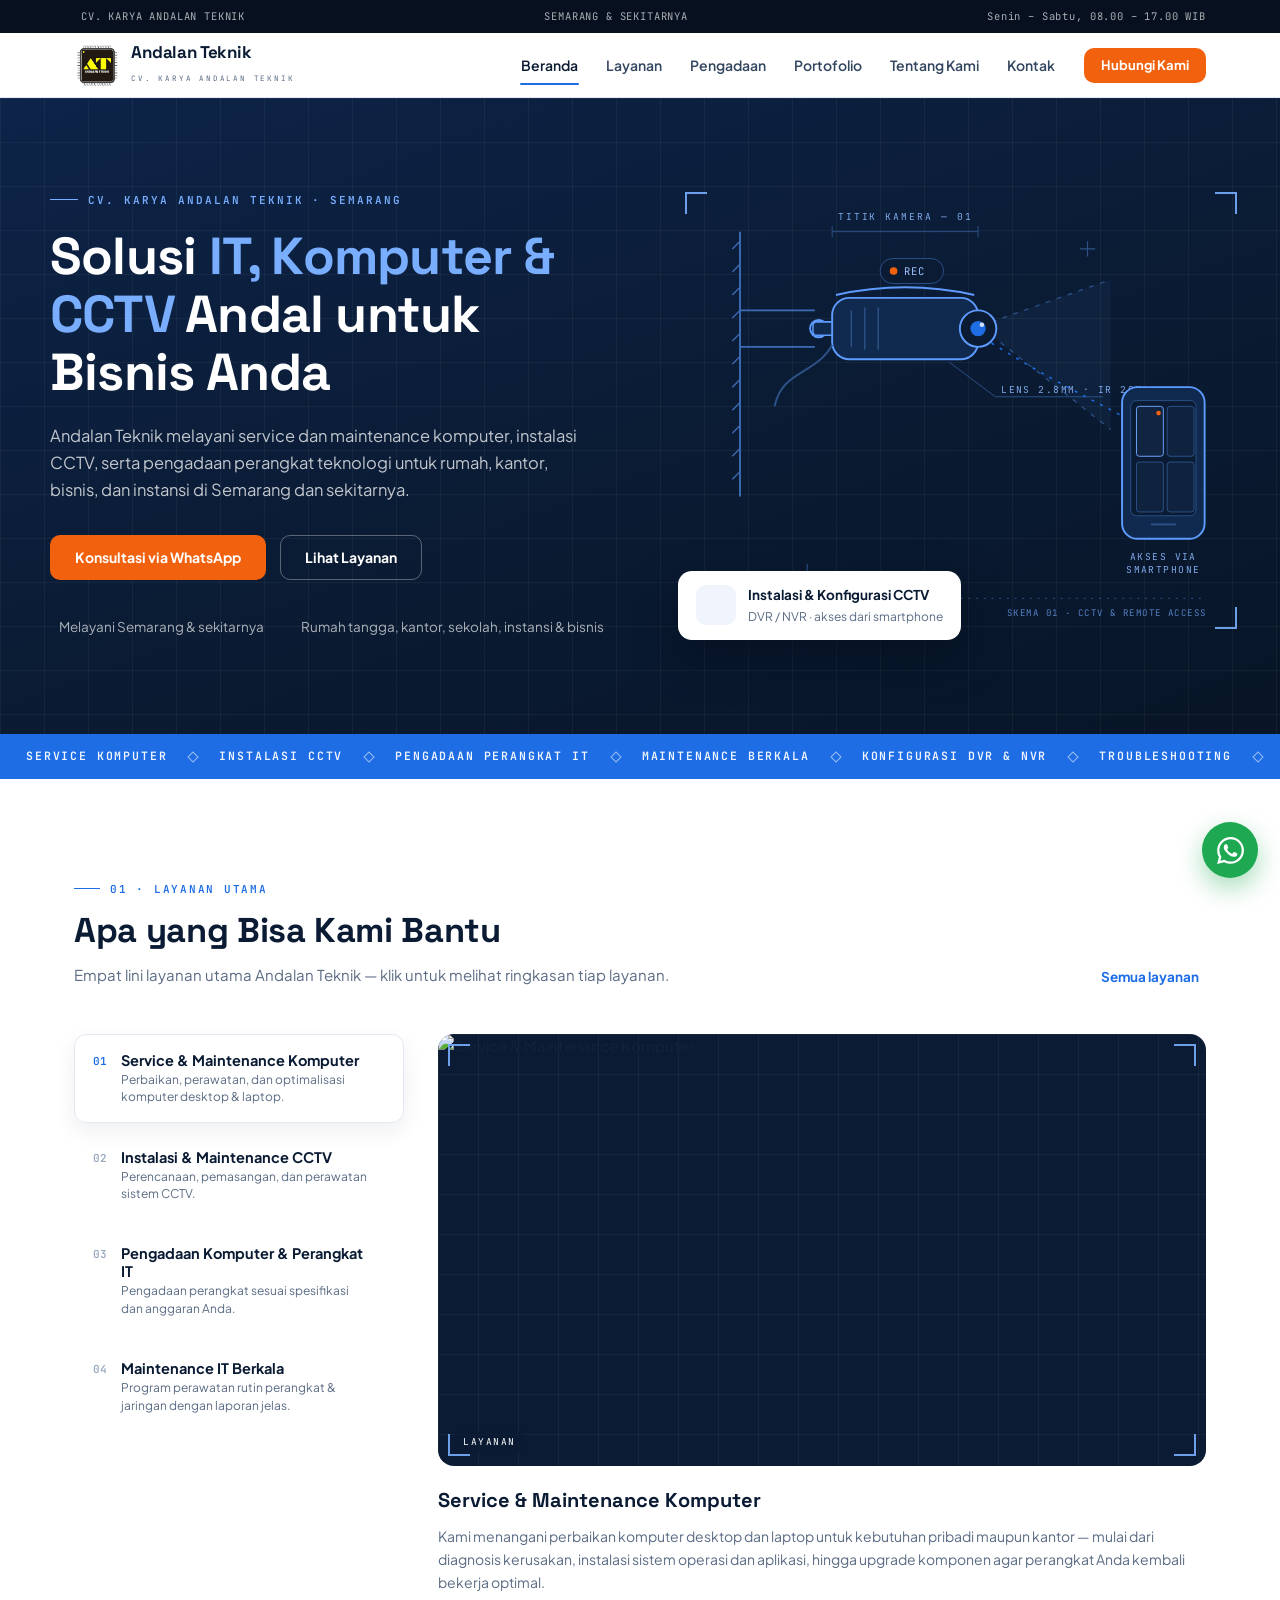
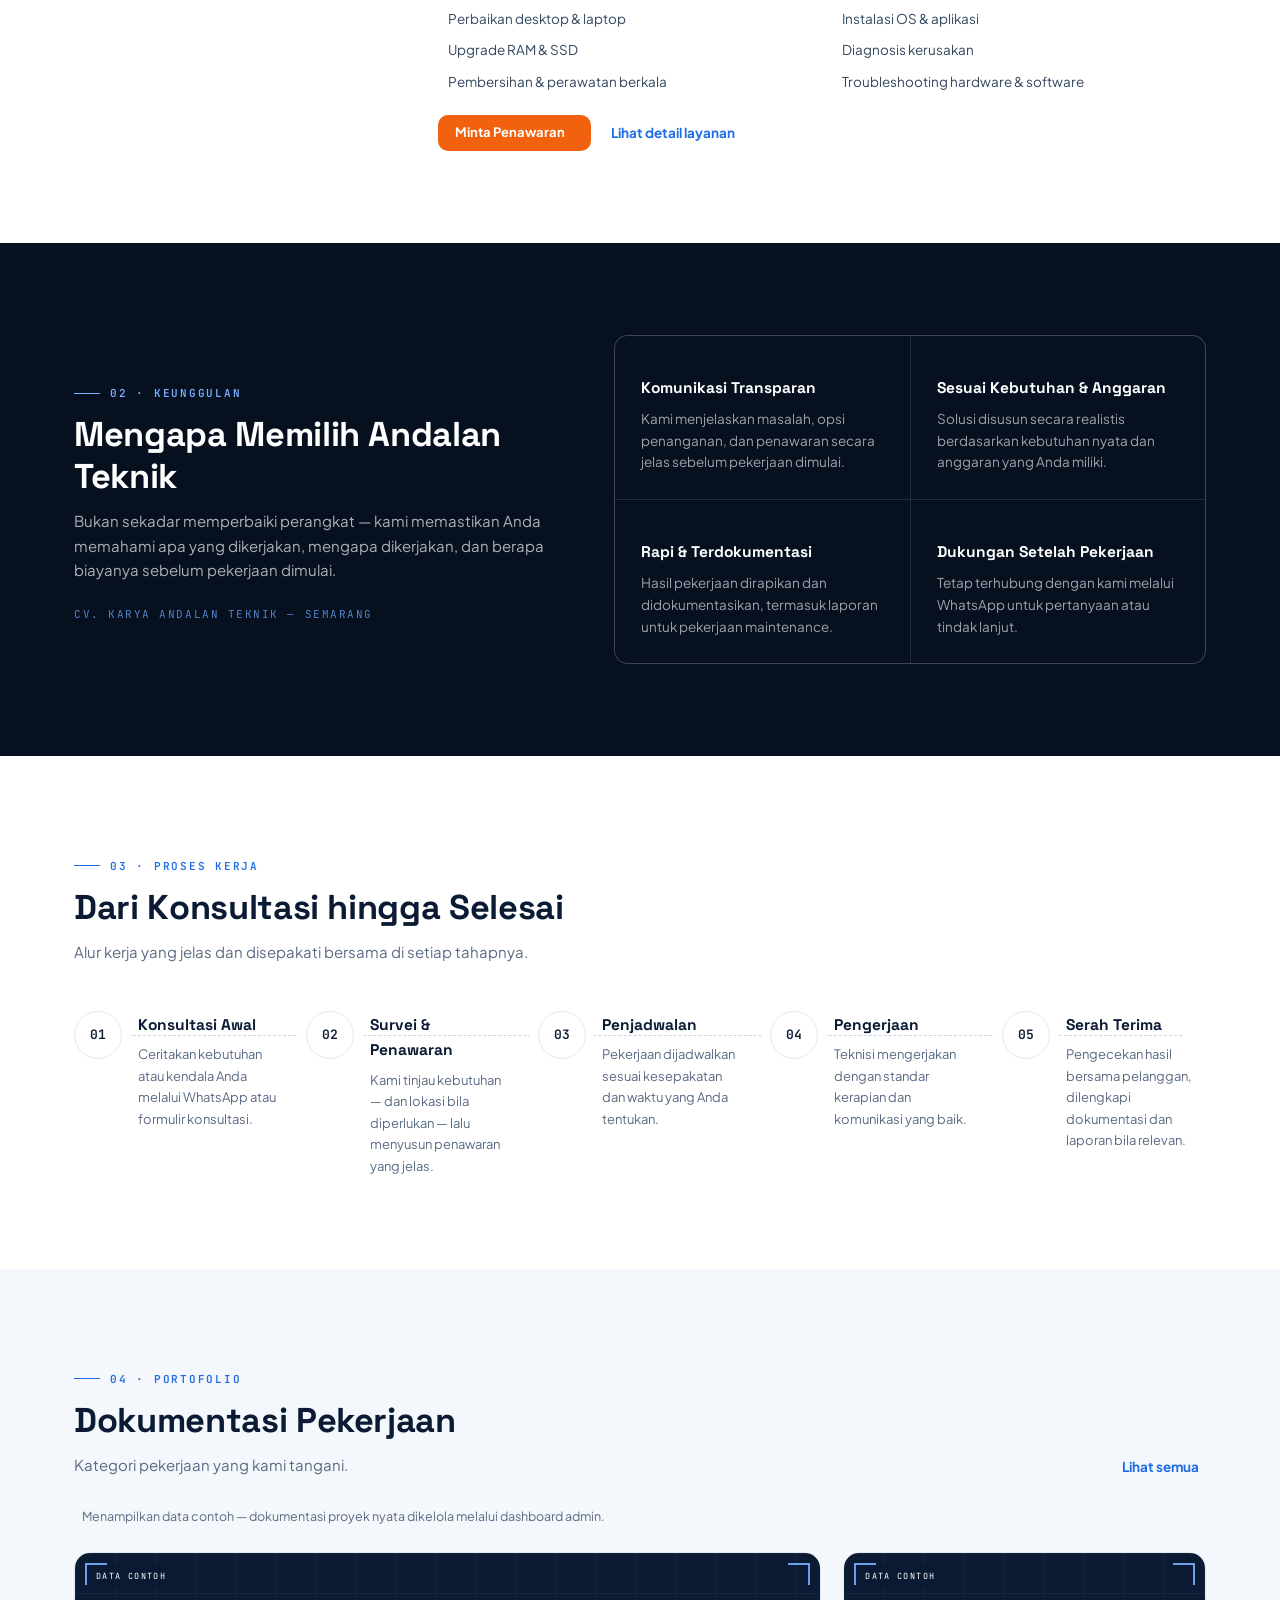
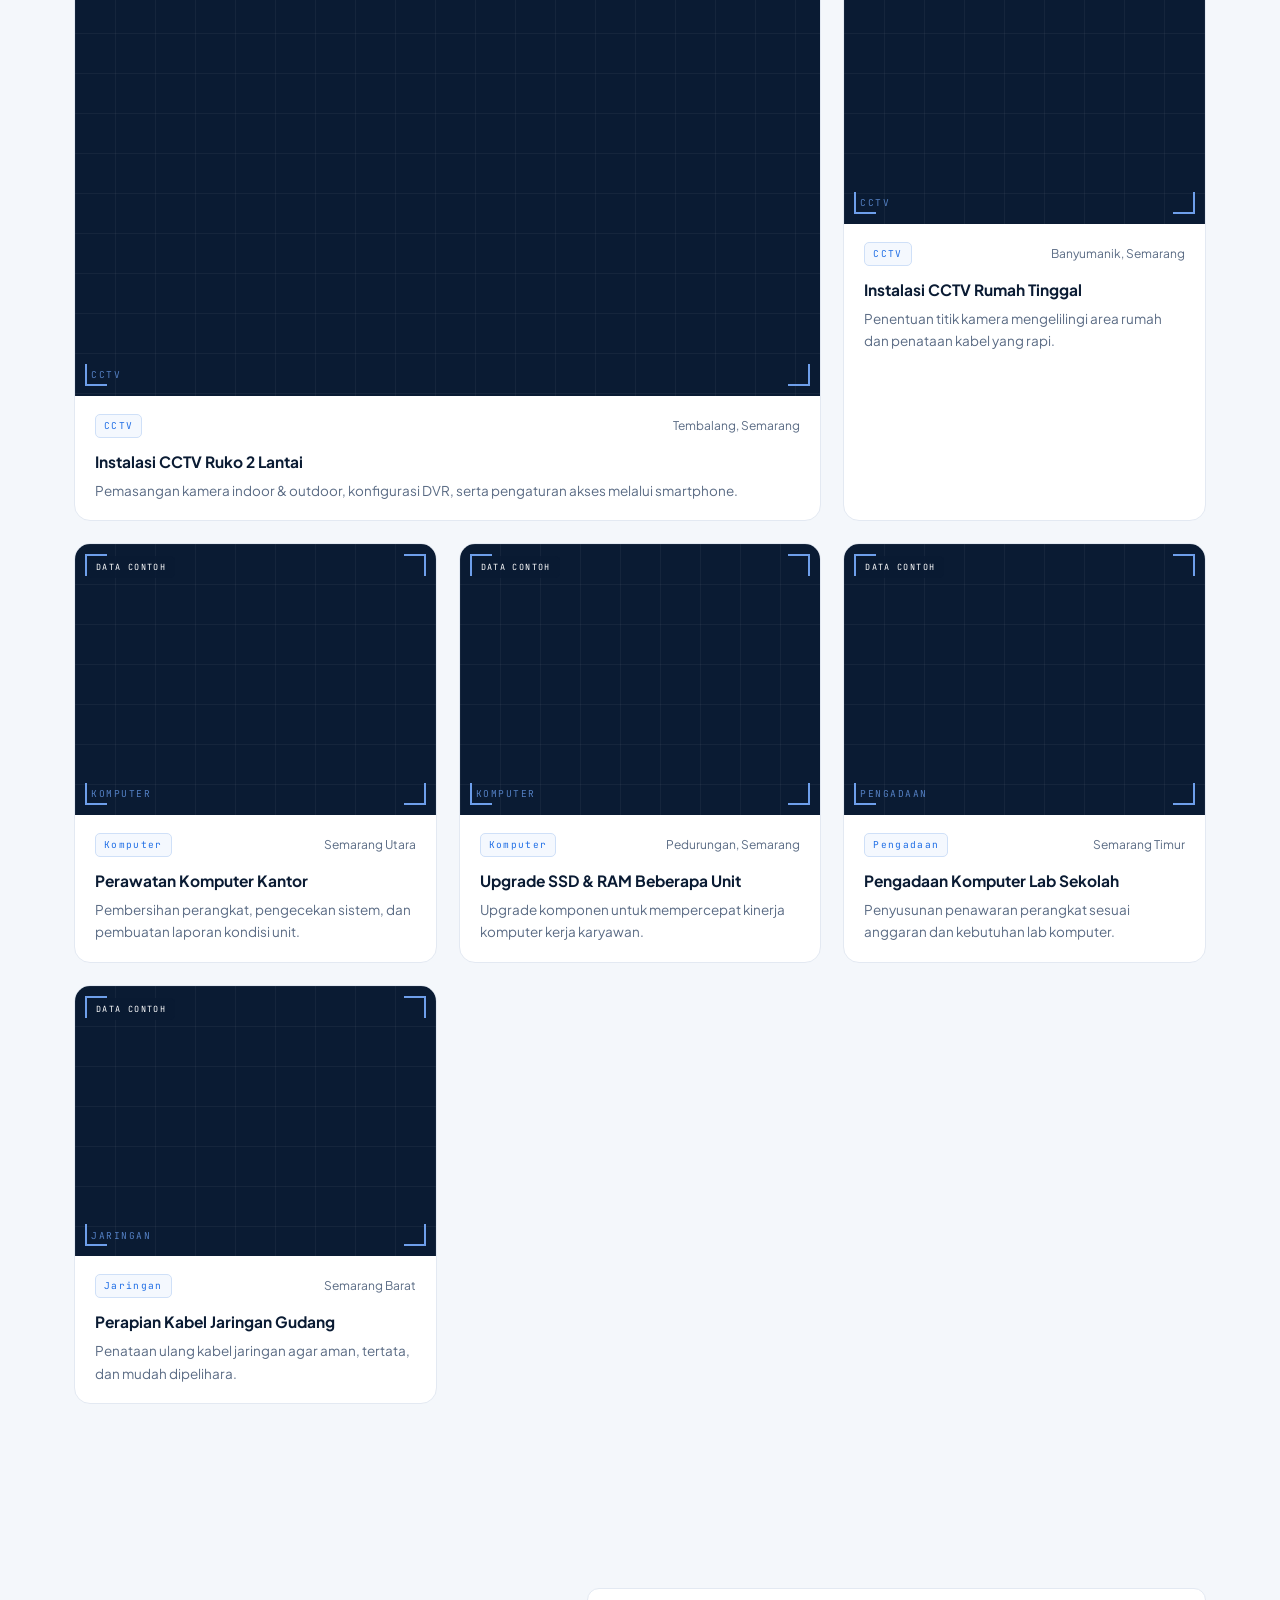
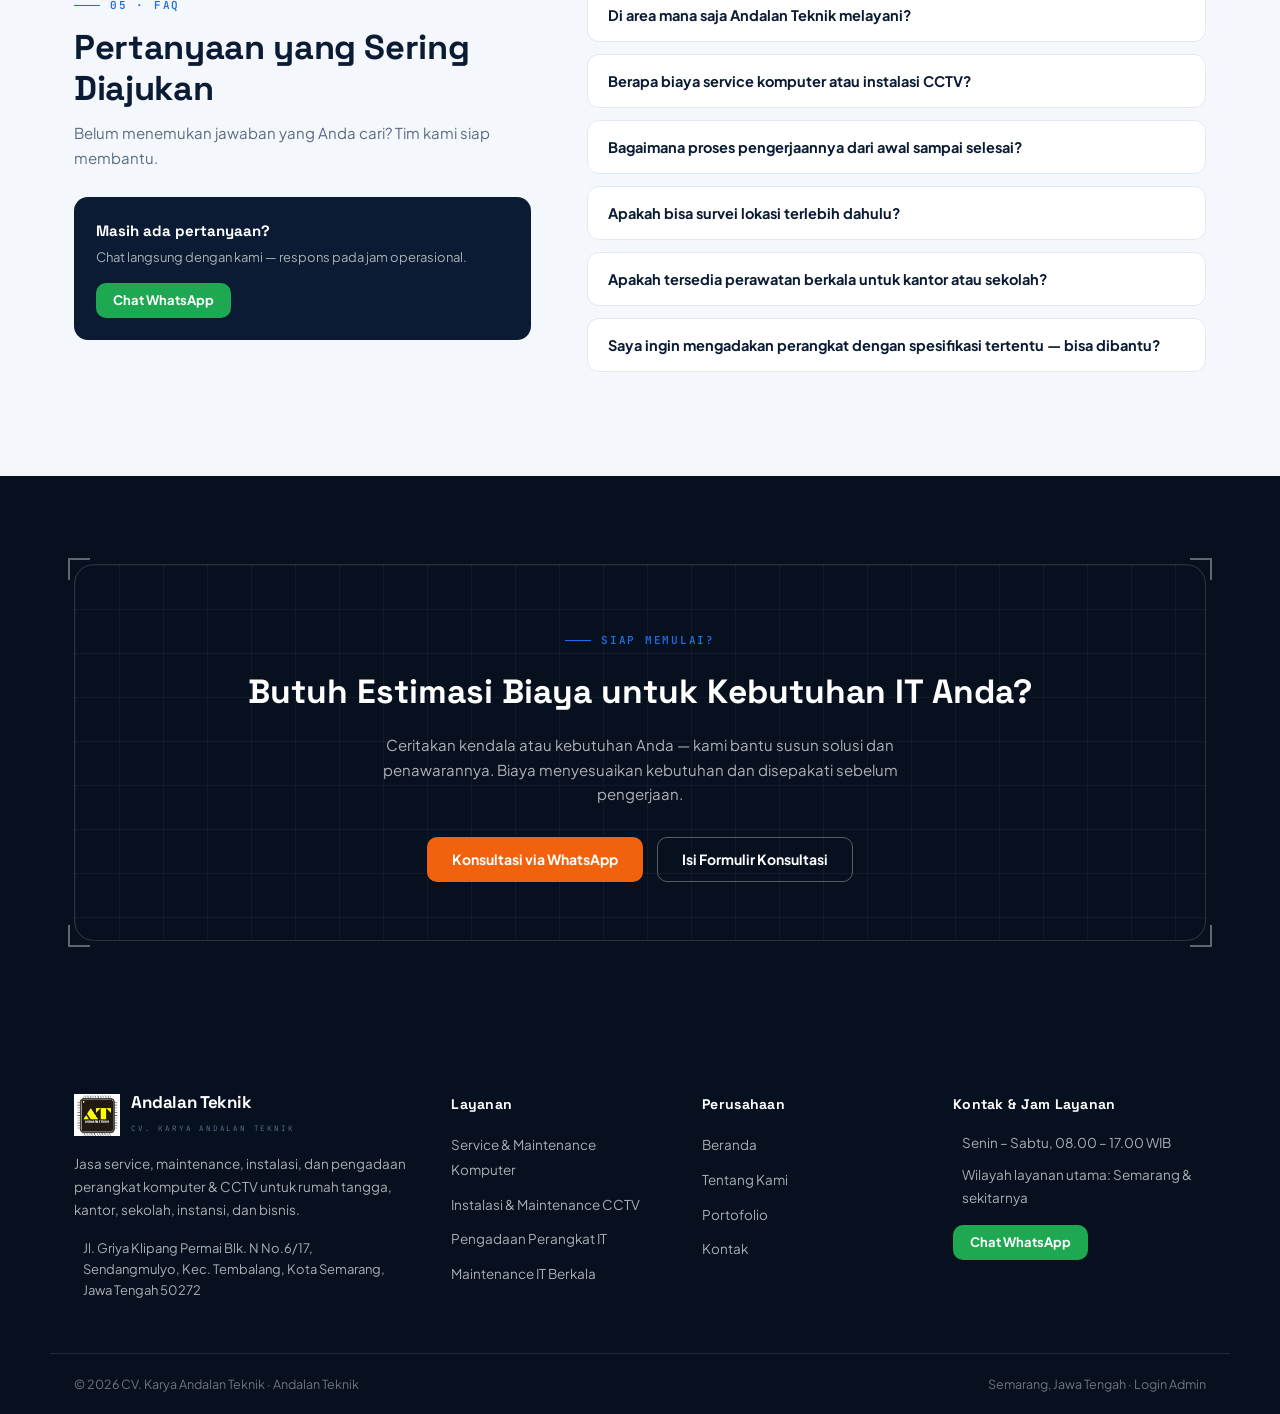
==== index.html @ 97e6621d "Add files via upload" ====
<!DOCTYPE html>
<html lang="id">
<head>
<meta charset="UTF-8">
<meta name="viewport" content="width=device-width, initial-scale=1.0">
<title>Andalan Teknik · Jasa IT, Komputer & CCTV Semarang</title>
<meta name="description" content="Andalan Teknik (CV. Karya Andalan Teknik) — jasa service & maintenance komputer, instalasi CCTV, dan pengadaan perangkat IT untuk Semarang dan sekitarnya.">
<meta name="theme-color" content="#0A1B33">
<meta property="og:type" content="website">
<meta property="og:title" content="Andalan Teknik · Jasa IT, Komputer & CCTV Semarang">
<meta property="og:description" content="Service komputer, instalasi CCTV, dan pengadaan perangkat IT di Semarang dan sekitarnya.">
<meta property="og:image" content="assets/img/og-image.png"><!-- setelah punya domain, ganti menjadi URL lengkap https://domain-anda/assets/img/og-image.png -->
<link rel="icon" href="favicon.ico" sizes="any">
<link rel="icon" type="image/png" sizes="192x192" href="assets/img/favicon-192.png">
<link rel="apple-touch-icon" href="assets/img/apple-touch-icon.png">
<link rel="preconnect" href="https://fonts.googleapis.com">
<link rel="preconnect" href="https://fonts.gstatic.com" crossorigin>
<link href="https://fonts.googleapis.com/css2?family=Space+Grotesk:wght@500;600;700&family=Plus+Jakarta+Sans:wght@400;500;600;700;800&family=JetBrains+Mono:wght@400;500;600&display=swap" rel="stylesheet">
<link rel="stylesheet" href="assets/css/base.css">
<link rel="stylesheet" href="assets/css/layout.css">
<link rel="stylesheet" href="assets/css/home.css">
<link rel="stylesheet" href="assets/css/pages.css">
<link rel="stylesheet" href="assets/css/admin.css">
<link rel="stylesheet" href="assets/css/responsive.css">
<script type="application/ld+json">{"@context":"https://schema.org","@type":"LocalBusiness","name":"Andalan Teknik","legalName":"CV. Karya Andalan Teknik","description":"Jasa service komputer, instalasi CCTV, dan pengadaan perangkat IT.","address":{"@type":"PostalAddress","streetAddress":"Jl. Griya Klipang Permai Blk. N No.6/17, Sendangmulyo, Kec. Tembalang","addressLocality":"Semarang","addressRegion":"Jawa Tengah","postalCode":"50272","addressCountry":"ID"},"areaServed":"Semarang"}</script>
<script src="https://unpkg.com/lucide@latest/dist/umd/lucide.min.js"></script>
</head>
<body>
<!-- Toast & Modal root -->
<div id="toast-wrap" aria-live="polite"></div>
<div id="modal-root"></div>

<!-- ================= HEADER ================= -->
<header id="site-header">
  <div class="topbar">
    <div class="topbar-in">
      <span class="tb-item"><i data-lucide="building-2"></i> CV. KARYA ANDALAN TEKNIK</span>
      <span class="tb-item tb-hide-m"><i data-lucide="map-pin"></i> SEMARANG &amp; SEKITARNYA</span>
      <span class="tb-item"><i data-lucide="clock"></i> <span id="tb-hours"></span></span>
    </div>
  </div>
  <div class="navbar" id="navbar">
    <div class="container nav-in">
      <a class="brand" href="#/" aria-label="Andalan Teknik — Beranda">
        <img class="brand-mark" src="assets/img/logo.png" alt="Logo Andalan Teknik" width="46" height="42">
        <span class="brand-txt"><b>Andalan Teknik</b><small>CV. KARYA ANDALAN TEKNIK</small></span>
      </a>
      <nav id="nav">
        <a href="#/" data-route="home">Beranda</a>
        <a href="#/layanan" data-route="layanan">Layanan</a>
        <a href="#/pengadaan" data-route="pengadaan">Pengadaan</a>
        <a href="#/portofolio" data-route="portofolio">Portofolio</a>
        <a href="#/tentang" data-route="tentang">Tentang Kami</a>
        <a href="#/kontak" data-route="kontak">Kontak</a>
        <a class="btn btn-orange btn-sm m-only" href="#/kontak">Hubungi Kami</a>
      </nav>
      <div class="nav-cta"><a class="btn btn-orange btn-sm" href="#/kontak">Hubungi Kami</a></div>
      <button class="burger" id="burger" aria-label="Buka menu"><i data-lucide="menu"></i></button>
    </div>
  </div>
</header>

<main id="app"></main>

<!-- ================= FOOTER (dirender via JS) ================= -->
<footer id="site-footer"></footer>

<!-- Tombol WhatsApp mengambang -->
<a id="wa-float" class="wa-float" target="_blank" rel="noopener" aria-label="Konsultasi via WhatsApp">
  <svg viewBox="0 0 24 24" width="27" height="27" fill="currentColor" aria-hidden="true"><path d="M17.472 14.382c-.297-.149-1.758-.867-2.03-.967-.273-.099-.471-.148-.67.15-.197.297-.767.966-.94 1.164-.173.199-.347.223-.644.075-.297-.15-1.255-.463-2.39-1.475-.883-.788-1.48-1.761-1.653-2.059-.173-.297-.018-.458.13-.606.134-.133.298-.347.446-.52.149-.174.198-.298.298-.497.099-.198.05-.371-.025-.52-.075-.149-.669-1.612-.916-2.207-.242-.579-.487-.5-.669-.51-.173-.008-.371-.01-.57-.01-.198 0-.52.074-.792.372-.272.297-1.04 1.016-1.04 2.479 0 1.462 1.065 2.875 1.213 3.074.149.198 2.096 3.2 5.077 4.487.709.306 1.262.489 1.694.625.712.227 1.36.195 1.871.118.571-.085 1.758-.719 2.006-1.413.248-.694.248-1.289.173-1.413-.074-.124-.272-.198-.57-.347m-5.421 7.403h-.004a9.87 9.87 0 01-5.031-1.378l-.361-.214-3.741.982.998-3.648-.235-.374a9.86 9.86 0 01-1.51-5.26c.001-5.45 4.436-9.884 9.888-9.884 2.64 0 5.122 1.03 6.988 2.898a9.825 9.825 0 012.893 6.994c-.003 5.45-4.437 9.884-9.885 9.884m8.413-18.297A11.815 11.815 0 0012.05 0C5.495 0 .16 5.335.157 11.892c0 2.096.547 4.142 1.588 5.945L.057 24l6.305-1.654a11.882 11.882 0 005.683 1.448h.005c6.554 0 11.89-5.335 11.893-11.893a11.821 11.821 0 00-3.48-8.413Z"/></svg>
  <span class="wa-float-tip">Konsultasi via WhatsApp</span>
</a>

<script src="assets/js/config.js" defer></script>
<script src="assets/js/data.js" defer></script>
<script src="assets/js/utils.js" defer></script>
<script src="assets/js/backend.js" defer></script>
<script src="assets/js/ui.js" defer></script>
<script src="assets/js/content.js" defer></script>
<script src="assets/js/components.js" defer></script>
<script src="assets/js/pages/home.js" defer></script>
<script src="assets/js/pages/layanan.js" defer></script>
<script src="assets/js/pages/pengadaan.js" defer></script>
<script src="assets/js/pages/portofolio.js" defer></script>
<script src="assets/js/pages/tentang.js" defer></script>
<script src="assets/js/pages/kontak.js" defer></script>
<script src="assets/js/admin.js" defer></script>
<script src="assets/js/router.js" defer></script>
<script src="assets/js/main.js" defer></script>
</body>
</html>
---- assets/css/base.css ----
/* ============ TOKENS & BASE ============ */
:root{
  --navy-950:#06101F; --navy-900:#0A1B33; --navy-800:#10294E;
  --blue:#1E6DE5; --blue-dark:#1558BF; --blue-300:#79AEFF;
  --blue-50:#F0F5FD; --blue-100:#E4EEFC;
  --orange:#F2620E; --orange-dark:#D5510A;
  --wa:#1DA851; --wa-dark:#178A43;
  --ink:#13233B; --ink-soft:#33465F; --muted:#5A6B84;
  --line:#E3E9F2; --bg-soft:#F4F7FB;
  --font-body:'Plus Jakarta Sans',sans-serif;
  --font-display:'Space Grotesk',sans-serif;
  --font-mono:'JetBrains Mono',monospace;
  --shadow:0 14px 34px rgba(10,27,51,.09);
  --grid:linear-gradient(rgba(255,255,255,.045) 1px,transparent 1px),linear-gradient(90deg,rgba(255,255,255,.045) 1px,transparent 1px);
}
*{margin:0;padding:0;box-sizing:border-box}
html{scroll-behavior:smooth}
body{font-family:var(--font-body);font-size:15px;line-height:1.65;color:var(--ink);background:#fff;-webkit-font-smoothing:antialiased}
img{display:block;max-width:100%}
a{text-decoration:none;color:inherit}
button{font-family:inherit;cursor:pointer;background:none;border:none;color:inherit}
::selection{background:var(--blue);color:#fff}
:focus-visible{outline:2px solid var(--blue);outline-offset:2px}
.container{max-width:1180px;margin:0 auto;padding:0 24px}
.section{padding:92px 0}
.section-soft{background:var(--bg-soft)}
.on-navy{background:var(--navy-950);color:#fff}
.muted{color:var(--muted)}

/* ============ TIPOGRAFI SECTION ============ */
.sec-index{font-family:var(--font-mono);font-size:11px;font-weight:600;letter-spacing:.16em;color:var(--blue);text-transform:uppercase;display:inline-flex;align-items:center;gap:10px}
.sec-index::before{content:'';width:26px;height:1px;background:var(--blue)}
.on-navy .sec-index{color:var(--blue-300)}.on-navy .sec-index::before{background:var(--blue-300)}
.sec-title{font-family:var(--font-display);font-size:clamp(1.55rem,3vw,2.15rem);font-weight:700;letter-spacing:-.01em;line-height:1.2;color:var(--navy-900);margin-top:12px}
.on-navy .sec-title{color:#fff}
.sec-sub{color:var(--muted);margin-top:12px;max-width:600px;font-size:15px}
.on-navy .sec-sub{color:rgba(255,255,255,.68)}
.sec-head{display:flex;justify-content:space-between;align-items:flex-end;gap:32px;margin-bottom:46px}
.sec-link{font-size:13.5px;font-weight:700;color:var(--blue);display:inline-flex;gap:7px;align-items:center;white-space:nowrap}
.sec-link svg{width:15px;height:15px;transition:transform .2s}
.sec-link:hover svg{transform:translateX(3px)}
.check-list{list-style:none;display:grid;gap:10px}
.check-list li{display:flex;gap:10px;font-size:14px;color:var(--ink-soft)}
.check-list svg{width:17px;height:17px;color:var(--blue);flex-shrink:0;margin-top:3px}
.check-list.cols2{grid-template-columns:1fr 1fr;gap:9px 20px}
.check-list.cols2 li{font-size:13.5px}

/* ============ TOMBOL ============ */
.btn{display:inline-flex;align-items:center;justify-content:center;gap:9px;font-weight:700;font-size:14px;padding:13px 24px;border-radius:10px;transition:all .2s;border:1px solid transparent;line-height:1.2}
.btn svg{width:17px;height:17px}
.btn-sm{padding:9px 16px;font-size:13px}
.btn-orange{background:var(--orange);color:#fff}
.btn-orange:hover{background:var(--orange-dark);transform:translateY(-1px);box-shadow:0 8px 20px rgba(242,98,14,.32)}
.btn-ghost{border-color:rgba(255,255,255,.32);color:#fff}
.btn-ghost:hover{background:rgba(255,255,255,.09);border-color:rgba(255,255,255,.55)}
.btn-outline{border-color:var(--line);color:var(--navy-900);background:#fff}
.btn-outline:hover{border-color:var(--blue);color:var(--blue)}
.btn-wa{background:var(--wa);color:#fff}
.btn-wa:hover{background:var(--wa-dark);transform:translateY(-1px)}
.btn-wa-o{border:1px solid #BFE3CD;background:#F0FAF4;color:#157A44}
.btn-wa-o:hover{background:var(--wa);color:#fff;border-color:var(--wa)}
.btn-danger{background:#D92D20;color:#fff}
.btn-danger:hover{background:#B42318}
.btn-block{width:100%}
.link-arrow{font-size:13.5px;font-weight:700;color:var(--blue);display:inline-flex;gap:7px;align-items:center}
.link-arrow svg{width:15px;height:15px}
.link-arrow:hover{text-decoration:underline}

/* ============ CORNER BRACKETS (motif viewfinder) ============ */
.corners{position:relative}
.cnr{position:absolute;width:22px;height:22px;border:0 solid var(--blue-300);opacity:.9;pointer-events:none}
.cnr.tl{top:10px;left:10px;border-top-width:2px;border-left-width:2px}
.cnr.tr{top:10px;right:10px;border-top-width:2px;border-right-width:2px}
.cnr.bl{bottom:10px;left:10px;border-bottom-width:2px;border-left-width:2px}
.cnr.br{bottom:10px;right:10px;border-bottom-width:2px;border-right-width:2px}
.corners.out .cnr.tl{top:-7px;left:-7px}
.corners.out .cnr.tr{top:-7px;right:-7px}
.corners.out .cnr.bl{bottom:-7px;left:-7px}
.corners.out .cnr.br{bottom:-7px;right:-7px}

/* ============ REVEAL ============ */
.reveal{opacity:0;transform:translateY(18px);transition:opacity .6s ease,transform .6s ease}
.reveal.in{opacity:1;transform:none}
---- assets/css/layout.css ----
/* ============ HEADER ============ */
.topbar{background:var(--navy-950);color:rgba(255,255,255,.66);font-family:var(--font-mono);font-size:10.5px;letter-spacing:.08em}
.topbar-in{display:flex;justify-content:space-between;gap:20px;padding:8px 24px;max-width:1180px;margin:0 auto;flex-wrap:wrap}
.tb-item{display:inline-flex;align-items:center;gap:7px}
.tb-item svg{width:12px;height:12px;color:var(--blue-300)}
.navbar{position:sticky;top:0;z-index:60;background:rgba(255,255,255,.92);backdrop-filter:blur(10px);border-bottom:1px solid var(--line);transition:box-shadow .25s}
.navbar.scrolled{box-shadow:0 6px 22px rgba(10,27,51,.08)}
.nav-in{display:flex;align-items:center;gap:28px;height:64px}
.brand{display:flex;align-items:center;gap:11px;color:var(--navy-900);margin-right:auto}
.brand-mark{height:42px;width:auto;flex-shrink:0}
html[data-logo="only"] .brand-txt{display:none}
html[data-logo="only"] .brand-mark{height:48px}
.brand-txt b{font-family:var(--font-display);font-size:17px;font-weight:700;display:block;line-height:1.15;letter-spacing:-.01em}
.brand-txt small{font-family:var(--font-mono);font-size:7.5px;letter-spacing:.24em;color:var(--muted)}
#nav{display:flex;align-items:center;gap:26px}
#nav a{font-size:14px;font-weight:600;color:var(--ink-soft);padding:6px 1px;position:relative;transition:color .2s}
#nav a:hover{color:var(--blue)}
#nav a.active{color:var(--navy-900)}
#nav a.active::after{content:'';position:absolute;left:0;right:0;bottom:-2px;height:2px;border-radius:2px;background:var(--blue)}
.m-only{display:none}
.burger{display:none;width:42px;height:42px;border-radius:9px;border:1px solid var(--line);align-items:center;justify-content:center;color:var(--navy-900)}
.burger svg{width:20px;height:20px}

/* ============ CTA BAND ============ */
.cta-band{background:var(--navy-950);padding:88px 0}
.cta-inner{position:relative;border:1px solid rgba(255,255,255,.14);border-radius:20px;padding:58px 40px;text-align:center;background-image:var(--grid);background-size:44px 44px}
.cta-inner .cnr{border-color:rgba(255,255,255,.4)}
.cta-inner h2{font-family:var(--font-display);font-size:clamp(1.5rem,3vw,2.1rem);color:#fff;margin-top:14px}
.cta-inner p{color:rgba(255,255,255,.68);max-width:540px;margin:14px auto 30px}
.cta-inner .btn-row{display:flex;gap:14px;justify-content:center;flex-wrap:wrap}

/* ============ PAGE HEAD (HALAMAN DALAM) ============ */
.page-head{background:linear-gradient(160deg,#0D2348,#0A1B33 60%,#081527);color:#fff;padding:64px 0 58px;position:relative;overflow:hidden}
.page-head::before{content:'';position:absolute;inset:0;background-image:var(--grid);background-size:44px 44px}
.page-head .container{position:relative}
.crumb{font-family:var(--font-mono);font-size:10.5px;letter-spacing:.16em;color:#8FB4EC;text-transform:uppercase;display:flex;gap:9px;align-items:center;flex-wrap:wrap}
.crumb a:hover{color:#fff}
.crumb svg{width:12px;height:12px}
.page-head h1{font-family:var(--font-display);font-size:clamp(1.8rem,4vw,2.55rem);font-weight:700;letter-spacing:-.015em;margin-top:14px}
.page-head p{color:rgba(255,255,255,.72);margin-top:12px;max-width:640px;font-size:15.5px}

/* ============ FOOTER ============ */
#site-footer{background:var(--navy-950);color:rgba(255,255,255,.66)}
.foot-grid{display:grid;grid-template-columns:1.6fr 1fr 1fr 1.2fr;gap:40px;padding:64px 24px 52px;max-width:1180px;margin:0 auto}
.foot-brand .brand{color:#fff;margin-bottom:16px}
.foot-brand .brand-mark{color:var(--blue-300)}
.foot-brand p{font-size:13.5px;line-height:1.7}
.foot-addr{display:flex;gap:9px;font-size:13px;line-height:1.6;margin-top:16px}
.foot-addr svg{width:15px;height:15px;color:var(--blue-300);flex-shrink:0;margin-top:3px}
.foot-grid h4{font-family:var(--font-display);font-size:14px;color:#fff;margin-bottom:16px;letter-spacing:.02em}
.foot-grid ul{list-style:none;display:flex;flex-direction:column;gap:10px}
.foot-grid ul a{font-size:13.5px;transition:color .2s}
.foot-grid ul a:hover{color:#fff}
.foot-hours{display:flex;gap:9px;font-size:13.5px;align-items:flex-start}
.foot-hours svg{width:15px;height:15px;color:var(--blue-300);flex-shrink:0;margin-top:3px}
.foot-wa{margin-top:16px}
.foot-bottom{border-top:1px solid rgba(255,255,255,.1);padding:20px 24px;max-width:1180px;margin:0 auto;display:flex;justify-content:space-between;gap:14px;flex-wrap:wrap;font-size:12.5px;color:rgba(255,255,255,.42)}
.foot-bottom a:hover{color:#fff}

/* ============ WA FLOAT ============ */
.wa-float{position:fixed;bottom:22px;right:22px;z-index:90;width:56px;height:56px;border-radius:50%;background:var(--wa);color:#fff;display:flex;align-items:center;justify-content:center;box-shadow:0 10px 26px rgba(29,168,81,.4);transition:transform .2s,background .2s}
.wa-float:hover{transform:scale(1.07);background:var(--wa-dark)}
.wa-float-tip{position:absolute;right:66px;top:50%;transform:translateY(-50%);background:var(--navy-950);color:#fff;font-size:12px;font-weight:600;padding:8px 13px;border-radius:8px;white-space:nowrap;opacity:0;pointer-events:none;transition:opacity .2s}
.wa-float:hover .wa-float-tip{opacity:1}

/* ============ TOAST & MODAL ============ */
#toast-wrap{position:fixed;bottom:24px;left:50%;transform:translateX(-50%);z-index:220;display:flex;flex-direction:column;gap:10px;align-items:center;pointer-events:none;width:max-content;max-width:92vw}
.toast{background:var(--navy-950);color:#fff;padding:12px 18px;border-radius:10px;font-size:13.5px;font-weight:600;display:flex;gap:10px;align-items:center;box-shadow:0 12px 30px rgba(6,15,31,.4);border-left:3px solid var(--blue);animation:toastIn .3s ease}
.toast svg{width:16px;height:16px;flex-shrink:0}
.toast.success{border-color:#2BB673}.toast.success svg{color:#2BB673}
.toast.error{border-color:#E5484D}.toast.error svg{color:#E5484D}
.toast.out{animation:toastOut .3s forwards}
@keyframes toastIn{from{opacity:0;transform:translateY(12px)}}
@keyframes toastOut{to{opacity:0;transform:translateY(8px)}}
#modal-root .overlay{position:fixed;inset:0;background:rgba(6,15,31,.58);backdrop-filter:blur(3px);z-index:150;display:flex;align-items:center;justify-content:center;padding:20px;animation:fadeIn .2s}
@keyframes fadeIn{from{opacity:0}}
.modal{background:#fff;border-radius:16px;max-width:600px;width:100%;max-height:88vh;overflow:auto;padding:28px;animation:pop .25s ease}
@keyframes pop{from{opacity:0;transform:translateY(14px) scale(.98)}}
.modal h3{font-family:var(--font-display);font-size:19px;color:var(--navy-900);margin-bottom:18px}
.m-text{font-size:14px;color:var(--muted)}
.m-actions{display:flex;justify-content:flex-end;gap:12px;margin-top:22px}
.check-inline{display:flex;gap:9px;align-items:flex-start;font-size:13px;font-weight:500;color:var(--ink-soft);cursor:pointer}
.check-inline input{width:16px;height:16px;margin-top:2px;accent-color:var(--blue)}
---- assets/css/home.css ----
/* ============ HERO ============ */
.hero{background:linear-gradient(160deg,#0D2348 0%,#0A1B33 55%,#081527 100%);color:#fff;position:relative;overflow:hidden}
.hero::before{content:'';position:absolute;inset:0;background-image:var(--grid);background-size:44px 44px;pointer-events:none}
.hero-in{position:relative;display:grid;grid-template-columns:1.04fr .96fr;gap:60px;align-items:center;padding:84px 0 96px}
.hero-kicker{font-family:var(--font-mono);font-size:11px;font-weight:600;letter-spacing:.18em;color:var(--blue-300);display:inline-flex;align-items:center;gap:10px}
.hero-kicker::before{content:'';width:28px;height:1px;background:var(--blue-300)}
.hero h1{font-family:var(--font-display);font-size:clamp(2.1rem,4.6vw,3.25rem);font-weight:700;line-height:1.12;letter-spacing:-.015em;margin:18px 0 20px}
.hero h1 em{font-style:normal;color:var(--blue-300)}
.hero .lead{color:rgba(255,255,255,.75);font-size:16.5px;max-width:540px}
.hero-cta{display:flex;gap:14px;margin-top:32px;flex-wrap:wrap}
.hero-meta{display:flex;gap:28px;margin-top:36px;flex-wrap:wrap}
.hero-meta span{display:flex;gap:9px;align-items:center;font-size:13.5px;color:rgba(255,255,255,.66)}
.hero-meta svg{width:16px;height:16px;color:var(--blue-300);flex-shrink:0}
.hero-fig{position:relative}
.hero-svg{width:100%;height:auto;display:block}
.hero-svg text{font-family:var(--font-mono)}
.hero-chip{position:absolute;left:-14px;bottom:-18px;background:#fff;border-radius:14px;padding:13px 18px;display:flex;gap:12px;align-items:center;box-shadow:0 18px 40px rgba(4,12,26,.5)}
.hero-chip .icw{width:40px;height:40px;border-radius:10px;background:var(--blue-50);color:var(--blue);display:flex;align-items:center;justify-content:center;flex-shrink:0}
.hero-chip .icw svg{width:20px;height:20px}
.hero-chip strong{display:block;font-size:13.5px;color:var(--navy-900)}
.hero-chip span{font-size:12px;color:var(--muted)}
.cam{animation:pan 7s ease-in-out infinite}
@keyframes pan{0%,100%{transform:rotate(-2.5deg)}50%{transform:rotate(3deg)}}
.blink{animation:blink 1.6s steps(2) infinite}
@keyframes blink{50%{opacity:.12}}
.flow{animation:flow 1.3s linear infinite}
@keyframes flow{to{stroke-dashoffset:-10}}

/* ============ MARQUEE ============ */
.marquee{background:var(--blue);overflow:hidden;padding:13px 0}
.mq-track{display:flex;width:max-content;animation:mq 32s linear infinite}
.mq-group{display:flex}
.mq-group span{font-family:var(--font-mono);font-size:11.5px;font-weight:600;letter-spacing:.16em;color:rgba(255,255,255,.94);padding:0 26px;position:relative;white-space:nowrap}
.mq-group span::after{content:'';position:absolute;right:-4px;top:50%;width:6px;height:6px;border:1px solid rgba(255,255,255,.55);transform:translateY(-50%) rotate(45deg)}
@keyframes mq{to{transform:translateX(-50%)}}

/* ============ FIGURE PLACEHOLDER ============ */
.fig-dark{position:relative;aspect-ratio:16/9;background:var(--navy-900);background-image:var(--grid);background-size:40px 40px;display:flex;align-items:center;justify-content:center;border-radius:16px;overflow:hidden}
.fig-dark>svg{width:52px;height:52px;color:#6FA5FF;stroke-width:1.5}
.fig-dark.pf{aspect-ratio:4/3}
.fig-wm{position:absolute;right:8px;bottom:-16px;font-family:var(--font-mono);font-size:88px;font-weight:600;color:rgba(255,255,255,.05);line-height:1;pointer-events:none}
.fig-cap{position:absolute;left:16px;bottom:13px;font-family:var(--font-mono);font-size:9.5px;letter-spacing:.16em;color:#5480C4}
.in-card{width:100%;height:100%;aspect-ratio:auto;border-radius:0}

/* ============ LAYANAN TABS (BERANDA) ============ */
.svc-tabs{display:grid;grid-template-columns:330px 1fr;gap:34px;align-items:start}
.svc-tab-list{display:flex;flex-direction:column;gap:8px}
.svc-tab{display:flex;gap:14px;align-items:flex-start;width:100%;text-align:left;padding:16px 18px;border:1px solid transparent;border-radius:12px;transition:all .2s}
.svc-num{font-family:var(--font-mono);font-size:11px;font-weight:600;color:#97A8BF;padding-top:3px}
.svc-tt b{display:block;font-size:14.5px;font-weight:700;color:var(--navy-900)}
.svc-tt small{display:block;font-size:12px;color:var(--muted);line-height:1.45;margin-top:2px}
.svc-tab>svg{width:16px;height:16px;margin-left:auto;color:#B6C5D8;flex-shrink:0;transition:all .2s}
.svc-tab:hover{background:var(--bg-soft)}
.svc-tab.active{background:#fff;border-color:var(--line);box-shadow:0 8px 22px rgba(10,27,51,.07)}
.svc-tab.active .svc-num,.svc-tab.active>svg{color:var(--blue)}
.svc-tab.active>svg{transform:translateX(3px)}
.svc-panel-body h3{font-family:var(--font-display);font-size:20px;color:var(--navy-900);margin:18px 0 8px}
.svc-panel-body>p{font-size:14px;color:var(--muted)}
.svc-panel-body .check-list{margin:14px 0 22px}
.svc-actions{display:flex;gap:20px;align-items:center;flex-wrap:wrap}
.svc-panel-in{display:flex;flex-direction:column;animation:panelIn .35s ease}
@keyframes panelIn{from{opacity:0;transform:translateY(9px)}}

/* ============ SPEC GRID (KEUNGGULAN) ============ */
.spec-grid{display:grid;grid-template-columns:1fr 1fr;gap:1px;background:rgba(255,255,255,.12);border:1px solid rgba(255,255,255,.12);border-radius:14px;overflow:hidden}
.spec-cell{background:var(--navy-950);padding:26px}
.spec-cell svg{width:22px;height:22px;color:var(--blue-300);stroke-width:1.8}
.spec-cell h3{font-family:var(--font-display);font-size:15.5px;margin:14px 0 7px;color:#fff}
.spec-cell p{font-size:13.5px;color:rgba(255,255,255,.62);line-height:1.6}
.spec-grid.light{background:var(--line);border-color:var(--line)}
.spec-grid.light .spec-cell{background:#fff}
.spec-grid.light .spec-cell h3{color:var(--navy-900)}
.spec-grid.light .spec-cell p{color:var(--muted)}
.spec-grid.light .spec-cell svg{color:var(--blue)}

/* ============ PROSES ============ */
.steps{display:grid;grid-template-columns:repeat(5,1fr);gap:28px;position:relative}
.steps::before{content:'';position:absolute;top:24px;left:24px;right:24px;border-top:1px dashed #C7D5E8}
.step{position:relative;display:grid;grid-template-columns:48px 1fr;gap:16px}
.step-num{width:48px;height:48px;border-radius:50%;background:#fff;border:1px solid var(--line);display:flex;align-items:center;justify-content:center;font-family:var(--font-mono);font-weight:600;font-size:13px;color:var(--navy-900);box-shadow:0 0 0 8px #fff;position:relative;z-index:1}
.step h3{font-family:var(--font-display);font-size:15.5px;color:var(--navy-900);margin-bottom:6px;padding-top:2px}
.step p{font-size:13px;color:var(--muted)}

/* ============ TESTIMONI & FAQ ============ */
.tsti-grid{display:grid;grid-template-columns:repeat(auto-fit,minmax(280px,1fr));gap:22px}
.tsti{background:#fff;border:1px solid var(--line);border-radius:16px;padding:26px;display:flex;flex-direction:column;gap:14px}
.tsti>svg{width:26px;height:26px;color:var(--blue);opacity:.45}
.tsti p{font-size:14.5px;color:var(--ink-soft);line-height:1.7;flex:1}
.tsti .who b{display:block;font-size:14px;color:var(--navy-900)}
.tsti .who span{font-size:12.5px;color:var(--muted)}
.faq-grid{display:grid;grid-template-columns:.85fr 1.15fr;gap:56px;align-items:start}
.faq-side{position:sticky;top:96px}
.faq-side .mini-cta{margin-top:26px;background:var(--navy-900);border-radius:14px;padding:22px;color:#fff}
.faq-side .mini-cta b{font-family:var(--font-display);font-size:15px;display:block;margin-bottom:4px}
.faq-side .mini-cta p{font-size:13px;color:rgba(255,255,255,.65);margin-bottom:14px}
.faq-item{border:1px solid var(--line);border-radius:12px;background:#fff;margin-bottom:12px;transition:border-color .25s}
.faq-item.open{border-color:#BBD4F8}
.faq-q{width:100%;display:flex;justify-content:space-between;align-items:center;gap:16px;padding:17px 20px;font-weight:700;font-size:14.5px;color:var(--navy-900);text-align:left}
.faq-q svg{width:18px;height:18px;color:var(--muted);transition:all .3s;flex-shrink:0}
.faq-item.open .faq-q svg{transform:rotate(180deg);color:var(--blue)}
.faq-a{max-height:0;overflow:hidden;transition:max-height .35s ease}
.faq-a p{padding:0 20px 18px;font-size:14px;color:var(--muted)}

.adv-grid{display:grid;grid-template-columns:.9fr 1.1fr;gap:56px;align-items:center}
.fig-img{position:absolute;inset:0;width:100%;height:100%;object-fit:cover}
.fig-img~.fig-cap{color:#fff;background:rgba(10,27,51,.72);padding:3px 9px;border-radius:5px;z-index:1}
.fig-img~.cnr{z-index:1}
---- assets/css/pages.css ----
/* ============ PORTOFOLIO ============ */
.chip-row{display:flex;flex-wrap:wrap;gap:10px;margin-bottom:28px}
.chip{border:1px solid var(--line);border-radius:999px;padding:8px 16px;font-size:13px;font-weight:600;color:var(--ink-soft);background:#fff;transition:all .2s}
.chip:hover{border-color:var(--blue);color:var(--blue)}
.chip.active{background:var(--navy-900);border-color:var(--navy-900);color:#fff}
.pf-grid{display:grid;grid-template-columns:repeat(3,1fr);gap:22px}
.pf-card{border:1px solid var(--line);border-radius:16px;overflow:hidden;background:#fff;transition:all .25s}
.pf-card:hover{transform:translateY(-4px);box-shadow:var(--shadow);border-color:#C9DCF8}
.pf-card.lg{grid-column:span 2}
.pf-fig{position:relative;aspect-ratio:4/3;overflow:hidden}
.pf-fig img{width:100%;height:100%;object-fit:cover;transition:transform .4s}
.pf-card:hover .pf-fig img{transform:scale(1.04)}
.pf-card.lg .pf-fig{aspect-ratio:16/9.5}
.demo-badge{position:absolute;top:12px;left:12px;z-index:2;background:rgba(10,27,51,.85);color:#fff;font-family:var(--font-mono);font-size:8.5px;letter-spacing:.16em;padding:4px 9px;border-radius:5px}
.pf-body{padding:18px 20px}
.pf-meta{display:flex;justify-content:space-between;align-items:center;gap:10px;margin-bottom:11px}
.pf-tag{font-family:var(--font-mono);font-size:9.5px;letter-spacing:.14em;color:var(--blue);border:1px solid #CFE0F8;border-radius:5px;padding:3px 8px;background:#F4F8FE}
.pf-loc{font-size:12px;color:var(--muted);display:flex;gap:5px;align-items:center;white-space:nowrap}
.pf-loc svg{width:13px;height:13px}
.pf-body h3{font-size:15.5px;color:var(--navy-900)}
.pf-body p{font-size:13.5px;color:var(--muted);margin-top:6px}
.pf-note{display:flex;gap:8px;align-items:center;font-size:12.5px;color:var(--muted);margin:-18px 0 26px}
.pf-note svg{width:14px;height:14px;color:var(--blue);flex-shrink:0}
.empty-state{grid-column:1/-1;text-align:center;padding:52px 20px;border:1px dashed var(--line);border-radius:14px;color:var(--muted);font-size:14px}

/* ============ DETAIL LAYANAN ============ */
.svc-detail{display:grid;grid-template-columns:1fr 1fr;gap:56px;align-items:center}
.svc-detail.rev .sd-fig{order:2}
.sd-fig .fig-dark{aspect-ratio:4/3.4}
.svc-detail h3.mini{font-family:var(--font-mono);font-size:11px;font-weight:600;letter-spacing:.14em;color:var(--muted);text-transform:uppercase;margin:26px 0 12px}
.scope-grid{display:grid;grid-template-columns:1fr 1fr;gap:1px;background:var(--line);border:1px solid var(--line);border-radius:12px;overflow:hidden}
.scope-grid span{background:#fff;padding:10px 14px;display:flex;gap:9px;font-size:13px;color:var(--ink-soft);align-items:center}
.scope-grid svg{width:15px;height:15px;color:var(--blue);flex-shrink:0}
.sd-cta{display:flex;gap:16px;align-items:center;flex-wrap:wrap;margin-top:26px}
.price-note{font-size:12.5px;color:var(--muted);display:flex;gap:7px;align-items:center;margin-top:14px}
.price-note svg{width:14px;height:14px;color:var(--orange);flex-shrink:0}

/* ============ KATALOG ============ */
.demo-banner{display:flex;gap:13px;align-items:flex-start;background:#FFF6EC;border:1px solid #F3D7B8;border-left:3px solid var(--orange);border-radius:12px;padding:15px 19px;font-size:13.5px;color:#6B4A1F;line-height:1.6;margin-bottom:34px}
.demo-banner svg{width:18px;height:18px;color:var(--orange);flex-shrink:0;margin-top:2px}
.toolbar{display:flex;gap:14px;align-items:center;flex-wrap:wrap;margin-bottom:22px}
.search-box{position:relative;flex:1;min-width:230px;max-width:340px}
.search-box svg{position:absolute;left:13px;top:50%;transform:translateY(-50%);width:16px;height:16px;color:var(--muted)}
.search-box input{width:100%;border:1px solid var(--line);border-radius:10px;padding:11px 14px 11px 40px;font:inherit;font-size:13.5px;outline:none;transition:border .2s,box-shadow .2s;background:#fff}
.search-box input:focus{border-color:var(--blue);box-shadow:0 0 0 3px rgba(30,109,229,.13)}
.res-count{font-family:var(--font-mono);font-size:11px;letter-spacing:.1em;color:var(--muted);text-transform:uppercase;margin-left:auto}
.prod-grid{display:grid;grid-template-columns:repeat(auto-fill,minmax(250px,1fr));gap:20px}
.prod-card{border:1px solid var(--line);border-radius:16px;overflow:hidden;background:#fff;display:flex;flex-direction:column;transition:all .25s}
.prod-card:hover{transform:translateY(-4px);box-shadow:var(--shadow);border-color:#C9DCF8}
.prod-fig{aspect-ratio:4/3;position:relative;display:flex;flex-direction:column;gap:8px;align-items:center;justify-content:center;border-bottom:1px solid var(--line);background:var(--bg-soft)}
.prod-fig img{position:absolute;inset:0;width:100%;height:100%;object-fit:cover}
.prod-fig>svg{width:40px;height:40px;color:#A6B8CF;stroke-width:1.5}
.fig-note{font-family:var(--font-mono);font-size:9px;letter-spacing:.18em;color:#9AAEC6}
.prod-fig .st,.prod-fig .demo-badge{position:absolute;top:10px}
.st{font-size:10.5px;font-weight:700;padding:3px 10px;border-radius:999px}
.st.ada{background:#E3F7EC;color:#157A44}
.st.habis{background:#FDEAEA;color:#C0392B}
.st.tanya{background:#EAF1FB;color:#22529E}
.prod-body{padding:16px 18px 18px;display:flex;flex-direction:column;gap:6px;flex:1}
.prod-cat{font-family:var(--font-mono);font-size:9.5px;letter-spacing:.14em;color:var(--blue);text-transform:uppercase}
.prod-body h3{font-size:15px;font-weight:700;color:var(--navy-900);line-height:1.35}
.prod-meta{font-size:12.5px;color:var(--muted)}
.prod-spec{font-size:12.5px;color:var(--muted);display:-webkit-box;-webkit-line-clamp:2;-webkit-box-orient:vertical;overflow:hidden}
.prod-foot{margin-top:auto;padding-top:12px;display:flex;flex-direction:column;gap:10px}
.prod-price{font-size:13.5px;font-weight:700;color:var(--navy-900)}
.proc-note-card{margin-top:44px;border:1px solid var(--line);border-radius:16px;padding:28px 30px;display:flex;gap:22px;align-items:center;justify-content:space-between;flex-wrap:wrap;background:var(--navy-900);color:#fff}
.proc-note-card h3{font-family:var(--font-display);font-size:18px}
.proc-note-card p{font-size:13.5px;color:rgba(255,255,255,.66);margin-top:5px;max-width:520px}

/* ============ TENTANG ============ */
.about-grid{display:grid;grid-template-columns:1.15fr .85fr;gap:56px;align-items:start}
.about-text p{color:var(--ink-soft);font-size:15px;margin-bottom:16px}
.about-text h3.mini{font-family:var(--font-mono);font-size:11px;font-weight:600;letter-spacing:.14em;color:var(--muted);text-transform:uppercase;margin:28px 0 14px}
.info-card{border:1px solid var(--line);border-radius:16px;padding:6px 26px;background:#fff}
.info-row{display:grid;grid-template-columns:120px 1fr;gap:16px;padding:17px 0;border-bottom:1px solid var(--line)}
.info-row:last-child{border-bottom:none}
.info-row dt{font-family:var(--font-mono);font-size:9.5px;letter-spacing:.14em;color:var(--muted);text-transform:uppercase;padding-top:3px}
.info-row dd{font-size:13.5px;color:var(--ink-soft)}
.info-row dd b{color:var(--navy-900)}

/* ============ KONTAK ============ */
.contact-grid{display:grid;grid-template-columns:.9fr 1.1fr;gap:40px;align-items:start}
.c-card{border:1px solid var(--line);border-radius:14px;padding:22px;display:flex;gap:15px;background:#fff;transition:all .2s}
.c-card:hover{border-color:#C9DCF8;box-shadow:var(--shadow)}
.c-card .icw{width:42px;height:42px;border-radius:10px;background:var(--blue-50);color:var(--blue);display:flex;align-items:center;justify-content:center;flex-shrink:0}
.c-card .icw svg{width:20px;height:20px}
.c-card h3{font-size:14.5px;color:var(--navy-900)}
.c-card p{font-size:13px;color:var(--muted);margin-top:4px}
.c-card .c-act{margin-top:12px}
.c-stack{display:flex;flex-direction:column;gap:14px}
.form-card{border:1px solid var(--line);border-radius:16px;padding:30px;background:#fff;box-shadow:var(--shadow)}
.form-card h2{font-family:var(--font-display);font-size:20px;color:var(--navy-900)}
.form-card .fc-sub{font-size:13.5px;color:var(--muted);margin:6px 0 24px}
.field{margin-bottom:16px}
.field label{display:block;font-size:13px;font-weight:700;color:var(--navy-900);margin-bottom:7px}
.field .req{color:var(--orange)}
.field input,.field select,.field textarea{width:100%;border:1px solid var(--line);border-radius:10px;padding:12px 14px;font:inherit;font-size:14px;color:var(--ink);background:#fff;outline:none;transition:border .2s,box-shadow .2s}
.field input:focus,.field select:focus,.field textarea:focus{border-color:var(--blue);box-shadow:0 0 0 3px rgba(30,109,229,.13)}
.field .hint{font-size:12px;color:var(--muted);margin-top:5px;font-weight:500}
.form-row{display:grid;grid-template-columns:1fr 1fr;gap:16px}
.form-note{font-size:12.5px;color:var(--muted);text-align:center;margin-top:14px}
.form-success{text-align:center;padding:22px 6px}
.fs-ic{width:54px;height:54px;border-radius:50%;background:#E3F7EC;color:#157A44;display:flex;align-items:center;justify-content:center;margin:0 auto 16px}
.fs-ic svg{width:26px;height:26px}
.form-success h3{font-family:var(--font-display);font-size:20px;color:var(--navy-900)}
.form-success>p{font-size:14px;color:var(--muted);max-width:420px;margin:8px auto 0}
.fs-sum{display:grid;grid-template-columns:1fr 1fr;gap:14px 22px;text-align:left;background:var(--bg-soft);border-radius:12px;padding:18px 20px;margin:24px 0}
.fs-sum span{display:block;font-family:var(--font-mono);font-size:9.5px;letter-spacing:.12em;color:var(--muted);text-transform:uppercase;margin-bottom:3px}
.fs-sum b{font-size:13.5px;color:var(--navy-900)}
.form-success .btn{margin:5px 6px}
.map-wrap{margin-top:52px;border:1px solid var(--line);border-radius:18px;overflow:hidden}
.map-wrap iframe{width:100%;height:400px;border:0;display:block}
.map-link{margin-top:14px;text-align:right}
---- assets/css/admin.css ----
/* ============ ADMIN ============ */
body.admin-mode #site-header,body.admin-mode #site-footer,body.admin-mode #wa-float{display:none}
.admin-login{min-height:100vh;display:grid;place-items:center;background:var(--navy-950);background-image:var(--grid);background-size:44px 44px;padding:20px}
.al-card{background:#fff;border-radius:18px;padding:36px;width:100%;max-width:410px;box-shadow:0 30px 70px rgba(0,0,0,.4)}
.al-card .brand{margin-bottom:24px}
.al-card h1{font-family:var(--font-display);font-size:21px;color:var(--navy-900)}
.al-card>p{font-size:13.5px;color:var(--muted);margin:6px 0 22px}
.login-err{display:flex;gap:8px;align-items:center;background:#FDEAEA;color:#C0392B;font-size:13px;font-weight:600;border-radius:8px;padding:10px 13px;margin-top:14px}
.login-err svg{width:15px;height:15px}
.al-hint{margin-top:20px;background:var(--bg-soft);border-left:3px solid var(--blue);border-radius:8px;padding:12px 15px;font-size:12px;color:var(--muted);line-height:1.6}
.al-hint code{font-family:var(--font-mono);font-size:11.5px;color:var(--navy-900);background:#fff;border:1px solid var(--line);border-radius:4px;padding:1px 6px}
.admin{display:grid;grid-template-columns:240px 1fr;min-height:100vh}
.admin-side{background:var(--navy-950);padding:24px 14px;display:flex;flex-direction:column;gap:4px;position:sticky;top:0;height:100vh;overflow-y:auto}
.admin-side .brand{color:#fff;padding:0 12px;margin-bottom:22px}
.admin-side .brand-mark{color:var(--blue-300)}
.admin-side .brand-txt small{color:rgba(255,255,255,.4)}
.anav{display:flex;align-items:center;gap:11px;padding:11px 14px;border-radius:9px;color:rgba(255,255,255,.64);font-size:13.5px;font-weight:600;width:100%;text-align:left;transition:all .2s;position:relative}
.anav svg{width:17px;height:17px;flex-shrink:0}
.anav:hover{color:#fff;background:rgba(255,255,255,.06)}
.anav.active{color:#fff;background:rgba(30,109,229,.24)}
.anav.active::before{content:'';position:absolute;left:0;top:9px;bottom:9px;width:3px;border-radius:3px;background:var(--blue-300)}
.anav .cnt{margin-left:auto;background:var(--orange);color:#fff;font-size:10.5px;font-weight:700;border-radius:999px;padding:1px 8px}
.a-side-bottom{margin-top:auto;padding-top:16px;border-top:1px solid rgba(255,255,255,.1);display:flex;flex-direction:column;gap:4px}
.admin-main{padding:34px 38px 60px;background:var(--bg-soft);min-width:0}
.admin-top{display:flex;justify-content:space-between;align-items:flex-end;gap:20px;margin-bottom:28px;flex-wrap:wrap}
.admin-top h1{font-family:var(--font-display);font-size:24px;color:var(--navy-900);margin-top:8px}
.a-actions{display:flex;gap:10px}
.a-stats{display:grid;grid-template-columns:repeat(4,1fr);gap:16px;margin-bottom:26px}
.a-stat{background:#fff;border:1px solid var(--line);border-radius:14px;padding:20px 22px;display:flex;flex-direction:column;gap:4px}
.a-stat svg{width:19px;height:19px;color:var(--blue);margin-bottom:6px}
.a-stat b{font-family:var(--font-display);font-size:1.85rem;color:var(--navy-900);line-height:1}
.a-stat span{font-family:var(--font-mono);font-size:10px;letter-spacing:.12em;color:var(--muted);text-transform:uppercase}
.a-cols{display:grid;grid-template-columns:1.1fr .9fr;gap:16px;align-items:start}
.a-card{background:#fff;border:1px solid var(--line);border-radius:14px;padding:24px;margin-bottom:16px}
.a-card h3{font-family:var(--font-display);font-size:16px;color:var(--navy-900);margin-bottom:14px}
.a-note{font-size:13px;color:var(--muted);line-height:1.6}
.a-pad0{padding:0;overflow-x:auto}
.a-table{width:100%;border-collapse:collapse;font-size:13.5px;min-width:640px}
.a-table th{text-align:left;font-family:var(--font-mono);font-size:10px;letter-spacing:.12em;text-transform:uppercase;color:var(--muted);padding:14px 16px;border-bottom:1px solid var(--line);background:var(--bg-soft)}
.a-table td{padding:13px 16px;border-bottom:1px solid var(--line);vertical-align:top}
.a-table tr:last-child td{border-bottom:none}
.a-table small{font-size:12px;color:var(--muted)}
.ta-right{text-align:right;white-space:nowrap}
.icon-btn{width:32px;height:32px;border-radius:8px;display:inline-flex;align-items:center;justify-content:center;border:1px solid var(--line);color:var(--muted);transition:all .2s;vertical-align:middle}
.icon-btn svg{width:15px;height:15px}
.icon-btn:hover{border-color:var(--blue);color:var(--blue)}
.icon-btn.danger:hover{border-color:#E5484D;color:#E5484D}
.demo-pill{font-family:var(--font-mono);font-size:9px;letter-spacing:.1em;background:var(--bg-soft);border:1px solid var(--line);border-radius:5px;padding:2px 7px;color:var(--muted);vertical-align:middle;margin-left:6px}
.st-inline{font-size:11.5px;font-weight:700;padding:3px 10px;border-radius:999px;display:inline-block}
.st-inline.ok{background:#E3F7EC;color:#157A44}
.st-inline.off{background:#FDEAEA;color:#C0392B}
.st-inline.ask{background:#EAF1FB;color:#22529E}
.a-toolbar{display:flex;justify-content:space-between;align-items:center;gap:16px;margin-bottom:16px;flex-wrap:wrap}
.msg-top{display:flex;justify-content:space-between;align-items:flex-start;gap:14px;margin-bottom:14px}
.msg-top b{font-size:15px;color:var(--navy-900)}
.msg-date{display:block;font-family:var(--font-mono);font-size:10.5px;color:var(--muted);margin-top:3px}
.msg-right{display:flex;gap:8px;align-items:center;flex-shrink:0}
.pill{font-size:11px;font-weight:700;background:var(--blue-50);color:var(--blue);border:1px solid #CFE0F8;border-radius:999px;padding:3px 11px}
.msg-body p{font-size:13.5px;color:var(--ink-soft);margin-bottom:5px}
.msg-body p b{color:var(--navy-900)}
.msg-need{background:var(--bg-soft);border-radius:9px;padding:12px 15px;margin-top:10px!important;line-height:1.6}
.svc-edit .svc-edit-top{display:flex;gap:12px;align-items:center;margin-bottom:16px}
.svc-edit-top svg{width:20px;height:20px;color:var(--blue)}
.svc-edit-top h3{margin:0}
.a-empty{text-align:center;padding:48px 20px;color:var(--muted);font-size:14px}
.a-empty svg{width:34px;height:34px;color:#B6C5D8;margin:0 auto 12px;display:block}
.tsti-edit{border-left:3px solid var(--blue-100)}
.note-list{list-style:none;display:flex;flex-direction:column;gap:13px}
.note-list li{display:flex;gap:11px;font-size:13px;color:var(--ink-soft);line-height:1.6}
.note-list svg{width:16px;height:16px;color:var(--blue);flex-shrink:0;margin-top:2px}
---- assets/css/responsive.css ----
/* ============ RESPONSIVE ============ */
@media(max-width:1024px){
  .hero-in{grid-template-columns:1fr;gap:48px;padding:64px 0 76px}
  .hero-fig{max-width:560px}
  .svc-tabs{grid-template-columns:1fr;gap:20px}
  .svc-detail{grid-template-columns:1fr;gap:34px}
  .svc-detail.rev .sd-fig{order:0}
  .pf-grid{grid-template-columns:repeat(2,1fr)}
  .a-stats{grid-template-columns:repeat(2,1fr)}
  .a-cols{grid-template-columns:1fr}
  .foot-grid{grid-template-columns:1fr 1fr}
  .contact-grid{grid-template-columns:1fr}
  .faq-grid{grid-template-columns:1fr;gap:34px}
  .faq-side{position:static}
  .about-grid{grid-template-columns:1fr;gap:40px}
}
@media(max-width:920px){
  #nav{display:none;position:fixed;top:61px;left:0;right:0;background:#fff;flex-direction:column;align-items:stretch;gap:0;padding:14px 24px 22px;border-bottom:1px solid var(--line);box-shadow:0 20px 40px rgba(10,27,51,.12);z-index:55}
  #nav.open{display:flex}
  #nav a{padding:13px 2px;border-bottom:1px solid var(--line);font-size:15px}
  #nav a.active::after{display:none}
  #nav a.active{color:var(--blue)}
  .m-only{display:flex;margin-top:16px}
  .burger{display:flex}
  .nav-cta{display:none}
  .tb-hide-m{display:none}
}
@media(max-width:860px){
  .steps{grid-template-columns:1fr;gap:22px}
  .steps::before{left:24px;top:24px;bottom:24px;right:auto;border-top:none;border-left:1px dashed #C7D5E8}
  .section{padding:64px 0}
  .sec-head{flex-direction:column;align-items:flex-start;gap:16px;margin-bottom:34px}
  .check-list.cols2{grid-template-columns:1fr}
  .spec-grid{grid-template-columns:1fr}
  .form-row{grid-template-columns:1fr}
  .admin{grid-template-columns:1fr}
  .admin-side{position:static;height:auto;flex-direction:row;align-items:center;overflow-x:auto;padding:14px;gap:6px}
  .admin-side .brand{display:none}
  .anav{flex:0 0 auto;padding:9px 13px}
  .anav.active::before{display:none}
  .a-side-bottom{margin:0 0 0 auto;padding:0;border:none;flex-direction:row}
  .admin-main{padding:24px 18px 50px}
  .proc-note-card{flex-direction:column;align-items:flex-start}
}
@media(max-width:640px){
  .pf-grid{grid-template-columns:1fr}
  .pf-card.lg{grid-column:span 1}
  .pf-card.lg .pf-fig{aspect-ratio:4/3}
  .hero-cta .btn{width:100%}
  .foot-grid{grid-template-columns:1fr;gap:32px}
  .a-stats{grid-template-columns:1fr 1fr}
  .cta-inner{padding:44px 24px}
  .info-row{grid-template-columns:1fr;gap:4px}
  .fs-sum{grid-template-columns:1fr}
  .hero-chip{left:8px;bottom:-16px;padding:11px 14px}
  .topbar-in{justify-content:center}
}
@media(prefers-reduced-motion:reduce){
  *,*::before,*::after{animation:none!important;transition:none!important}
  .reveal{opacity:1;transform:none}
}

@media(max-width:1024px){.adv-grid{grid-template-columns:1fr;gap:40px}}
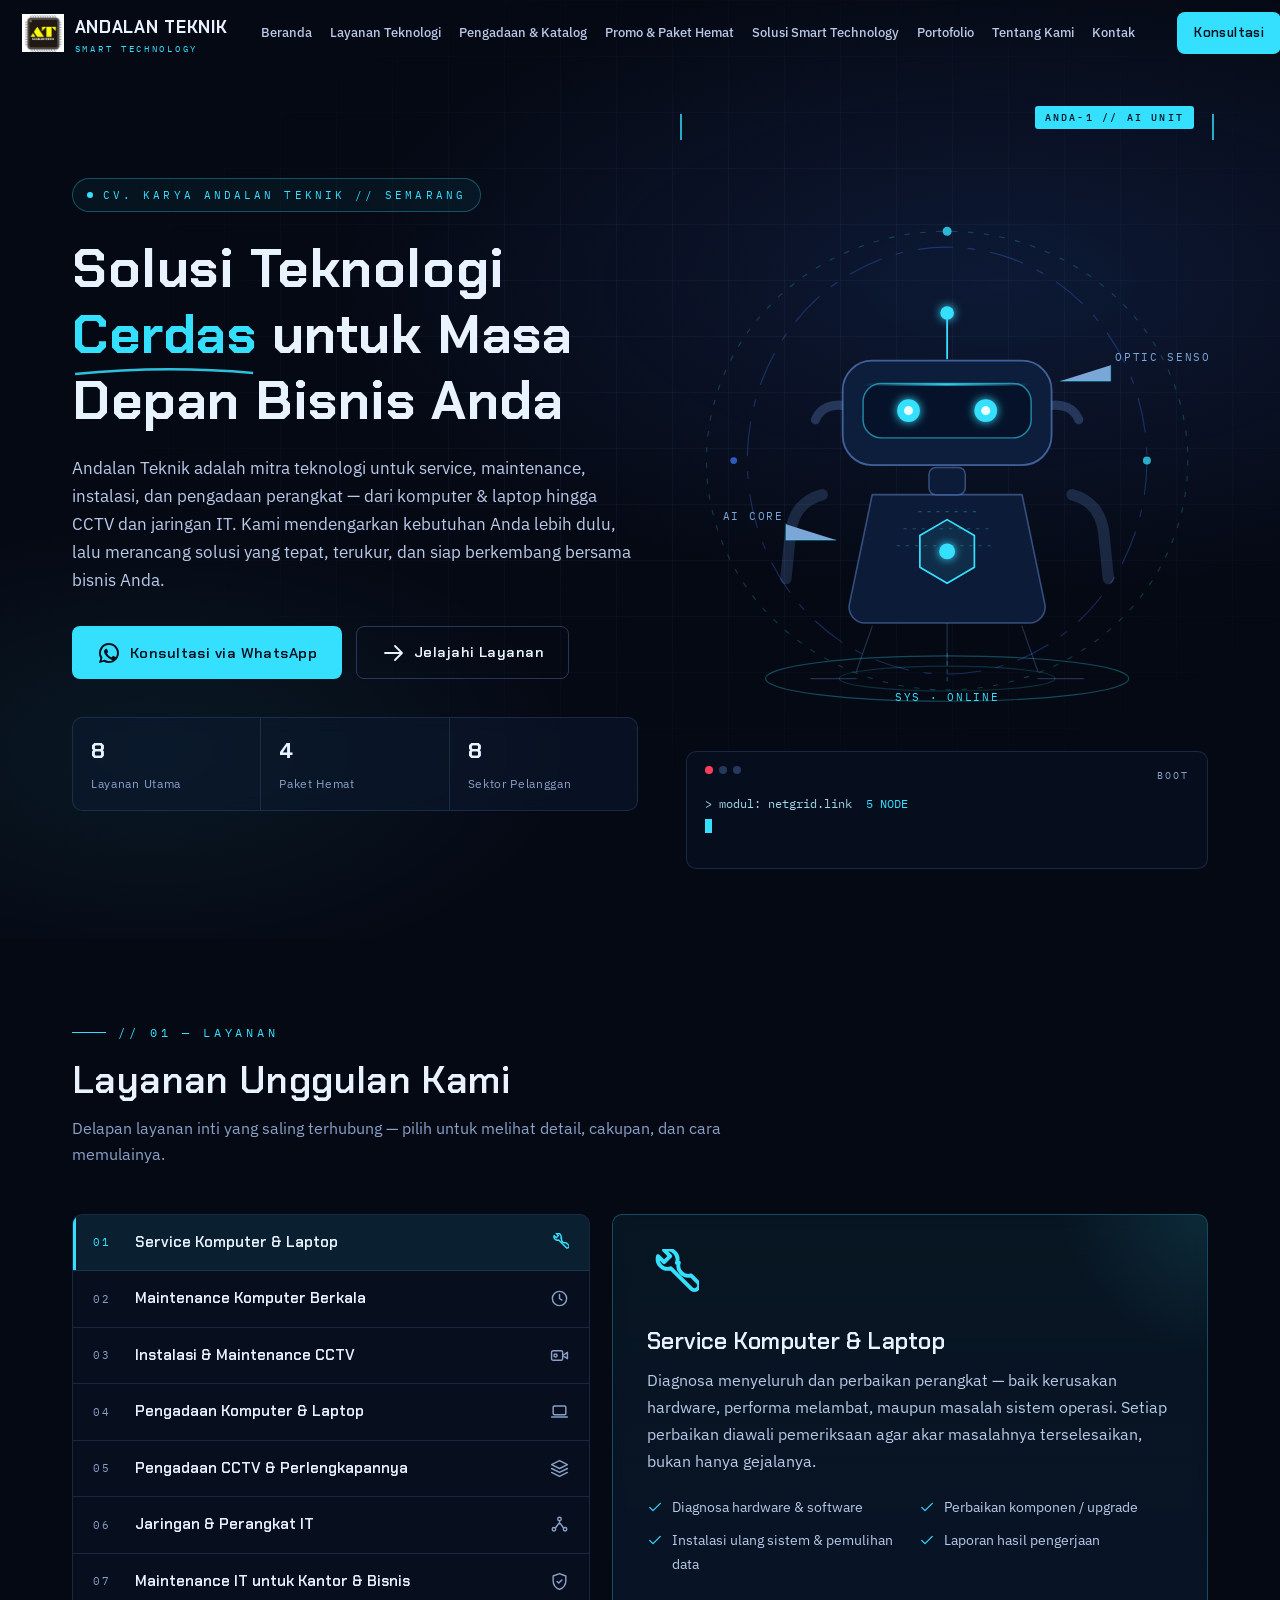
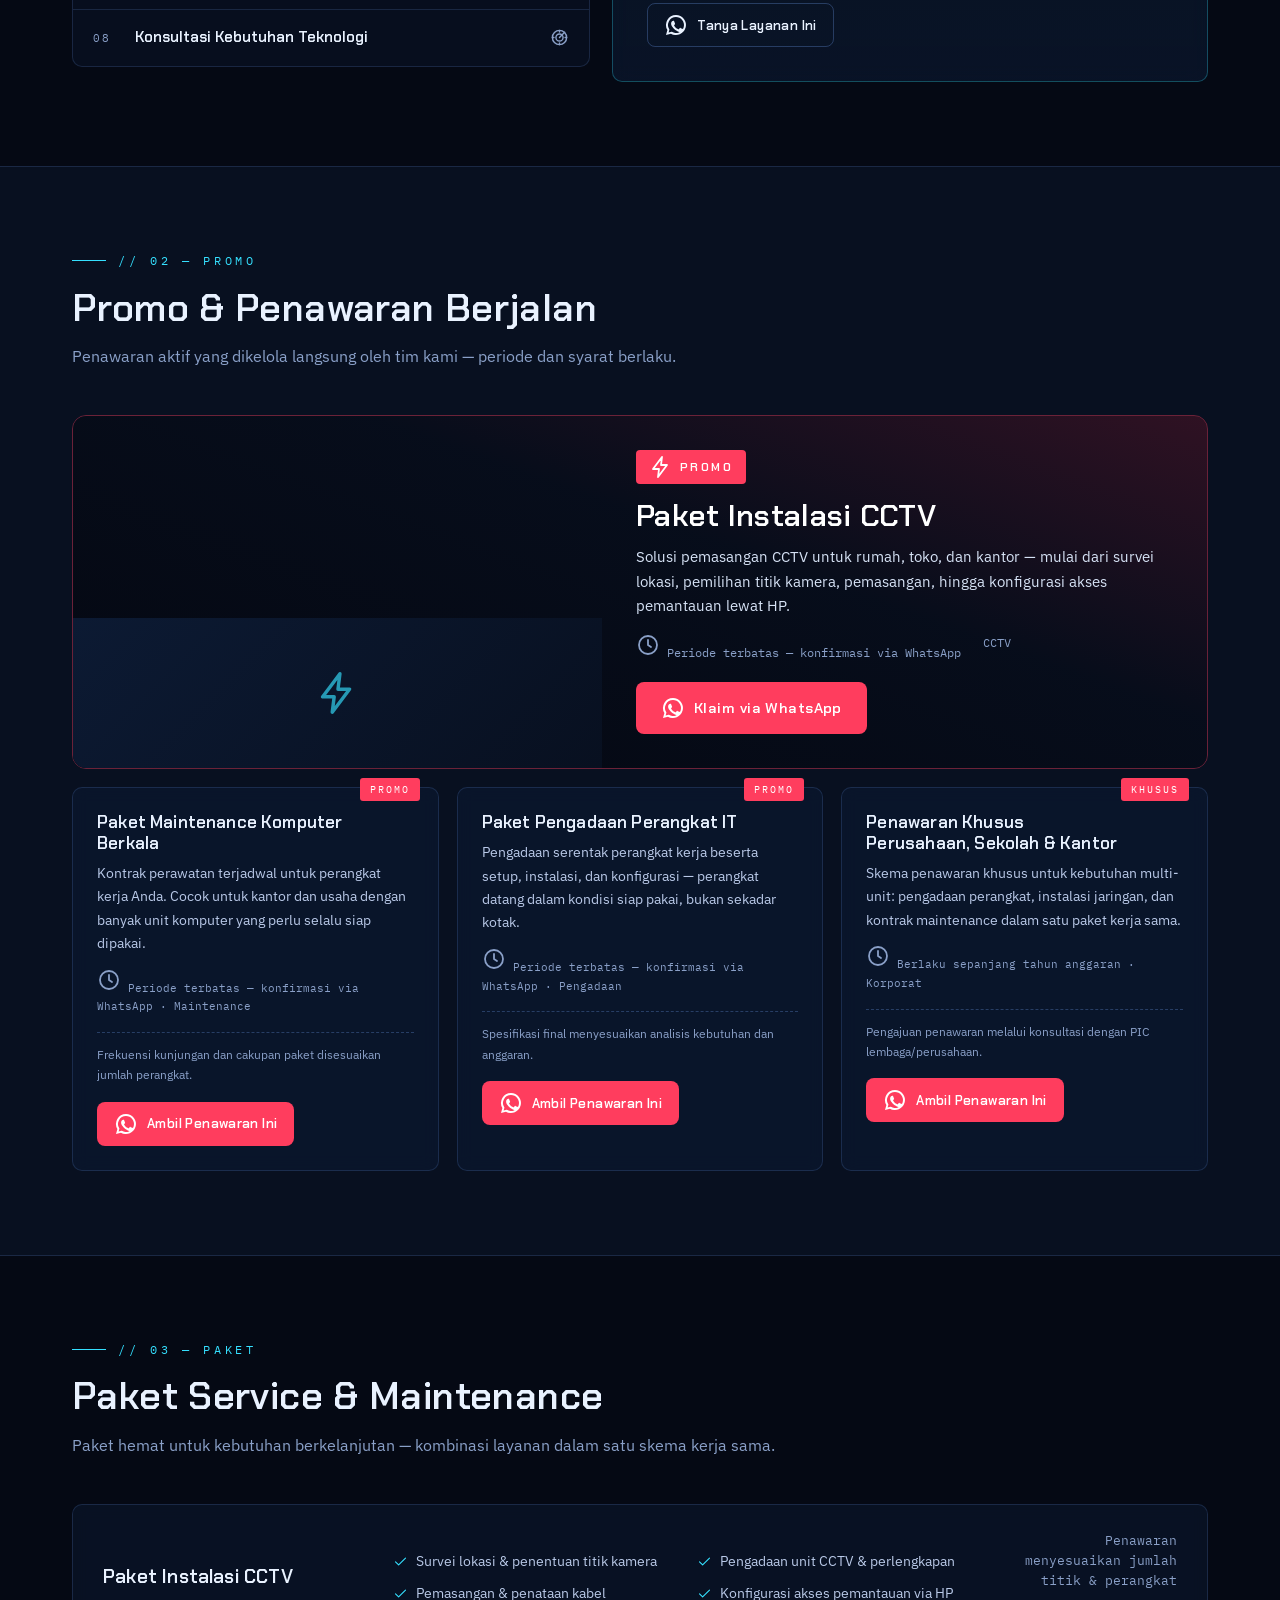
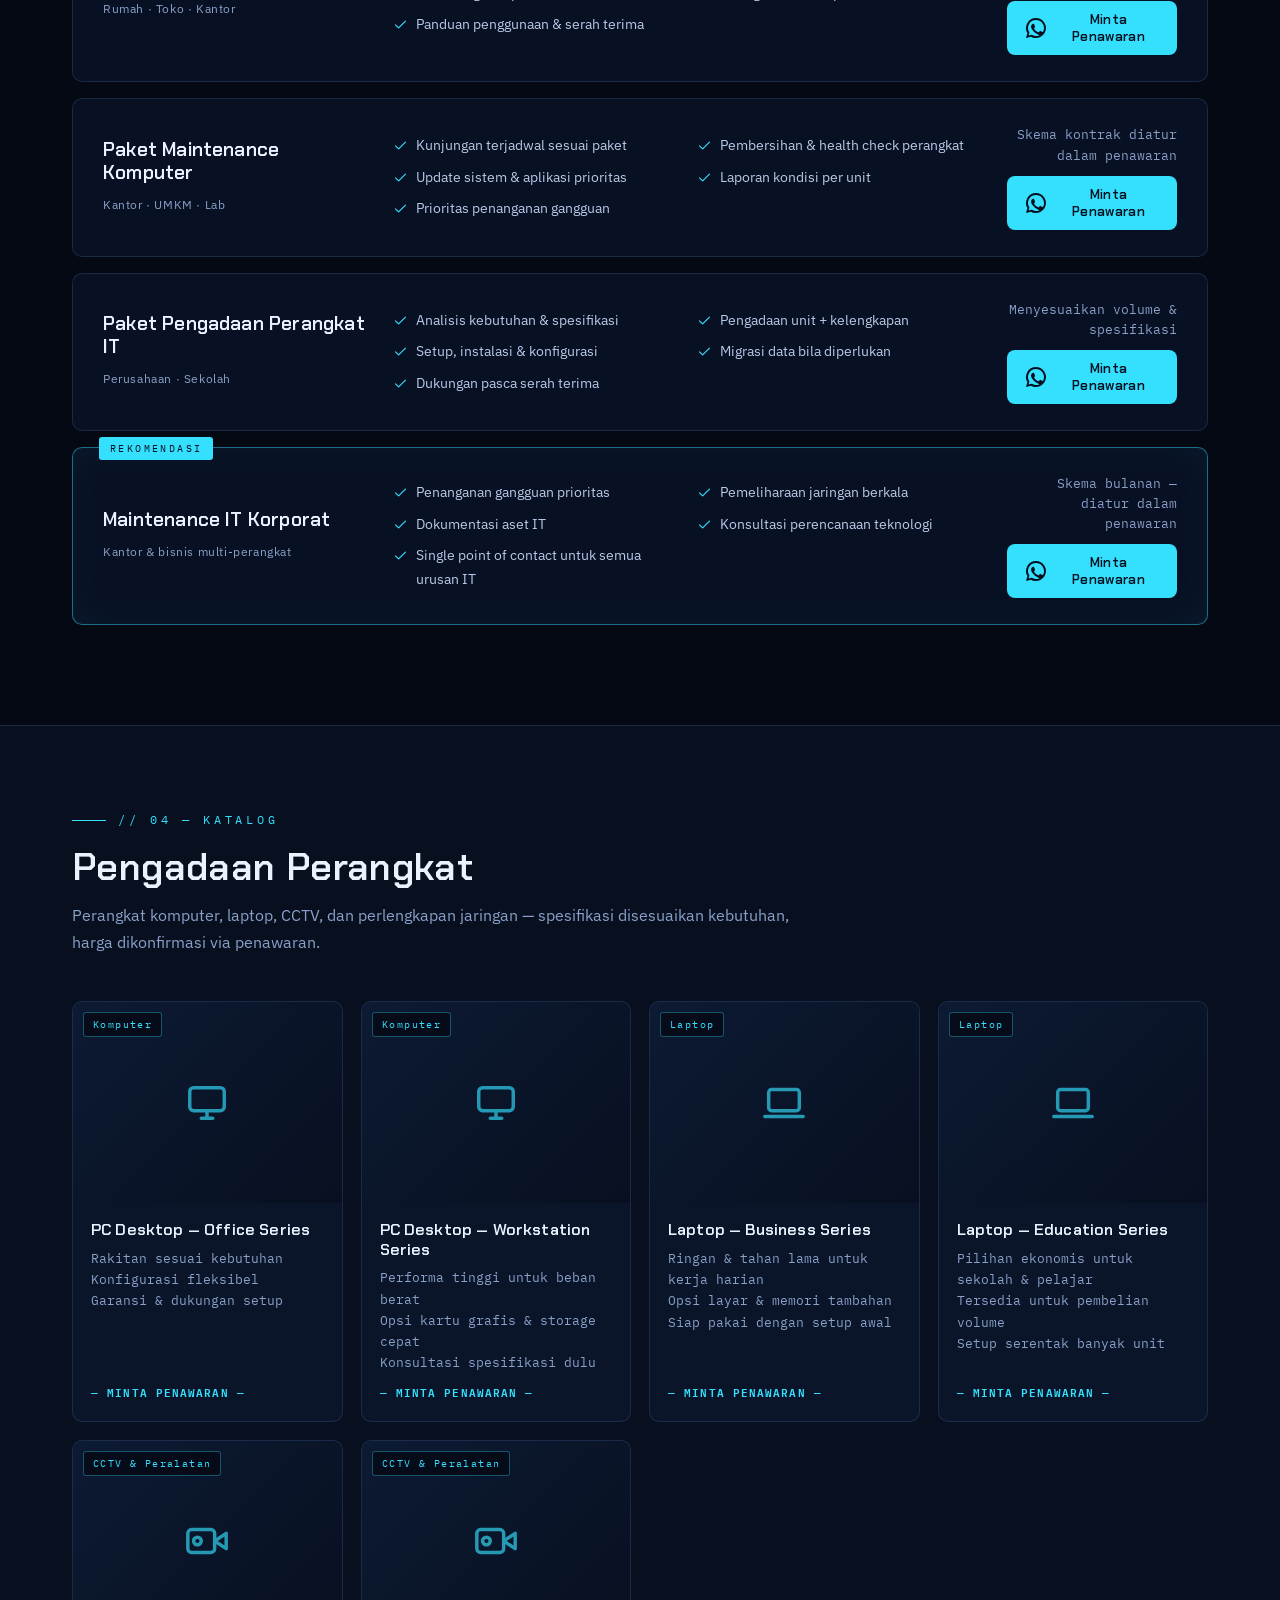
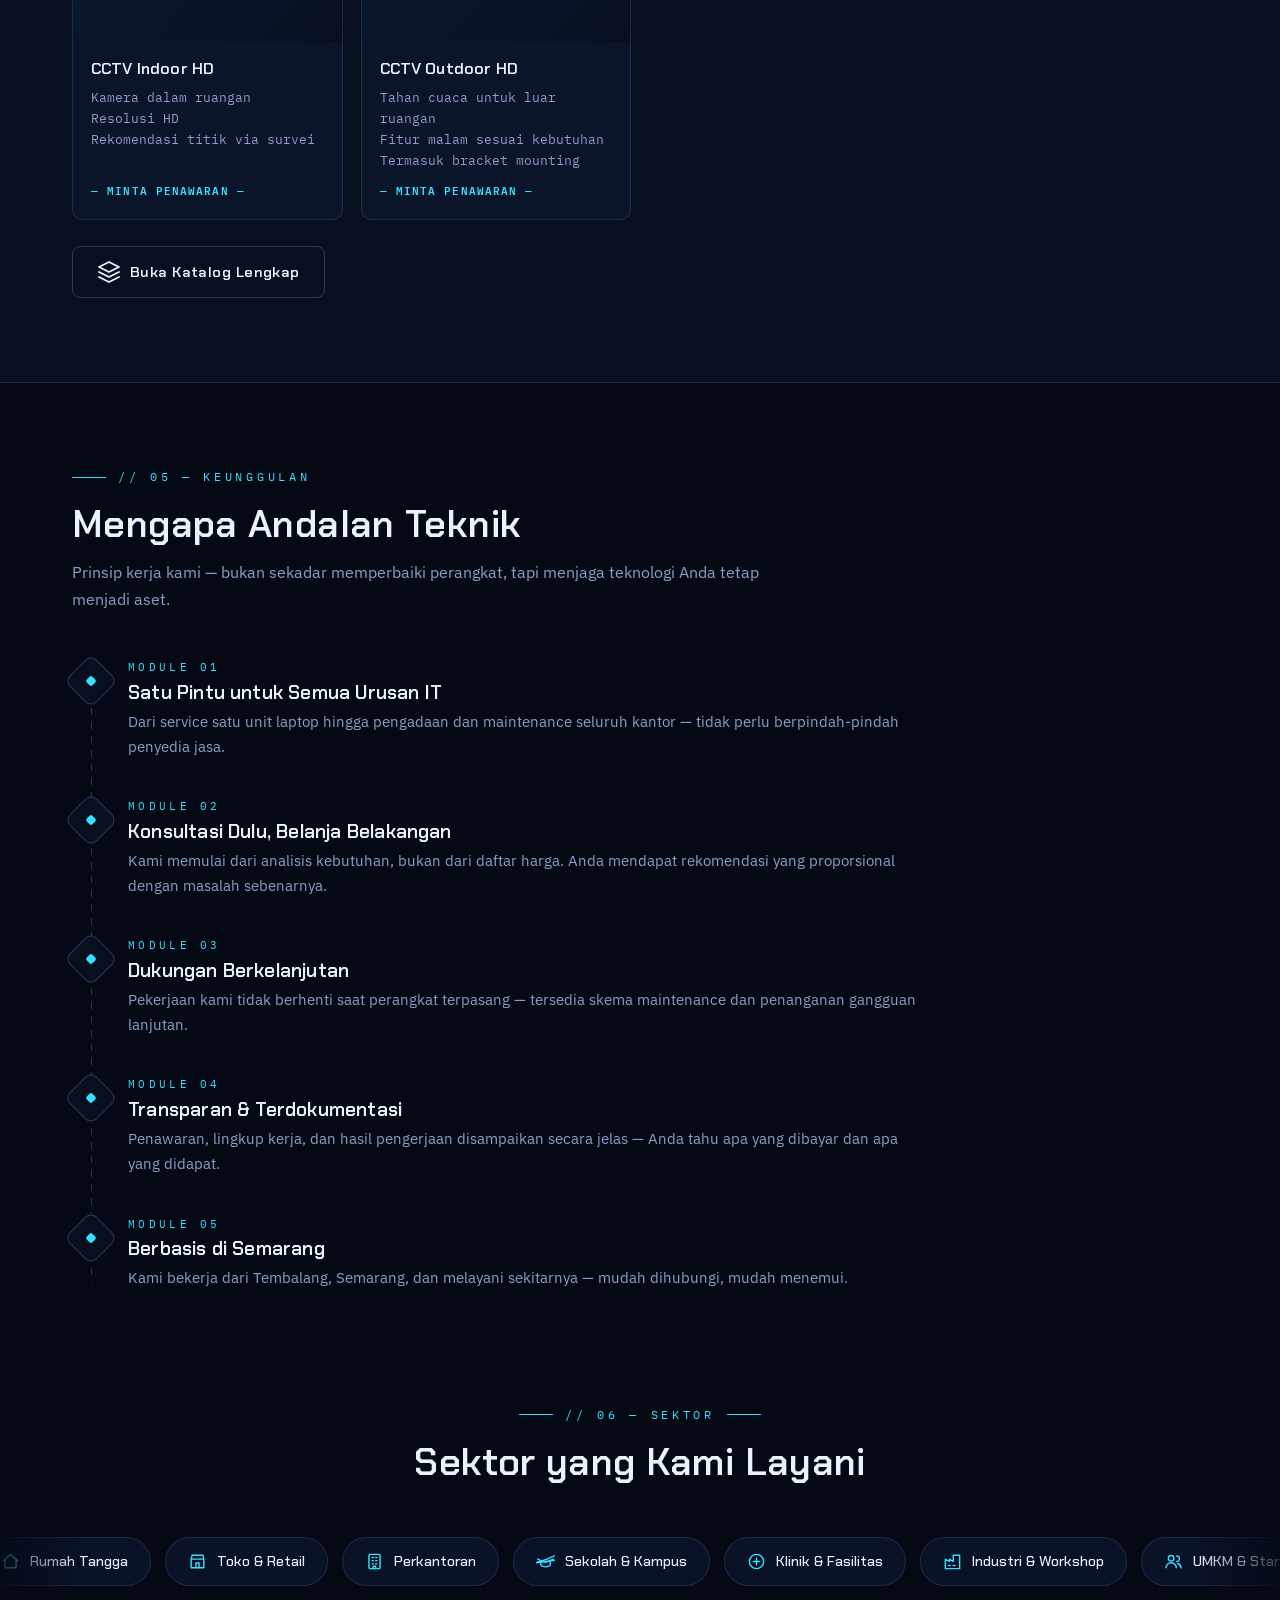
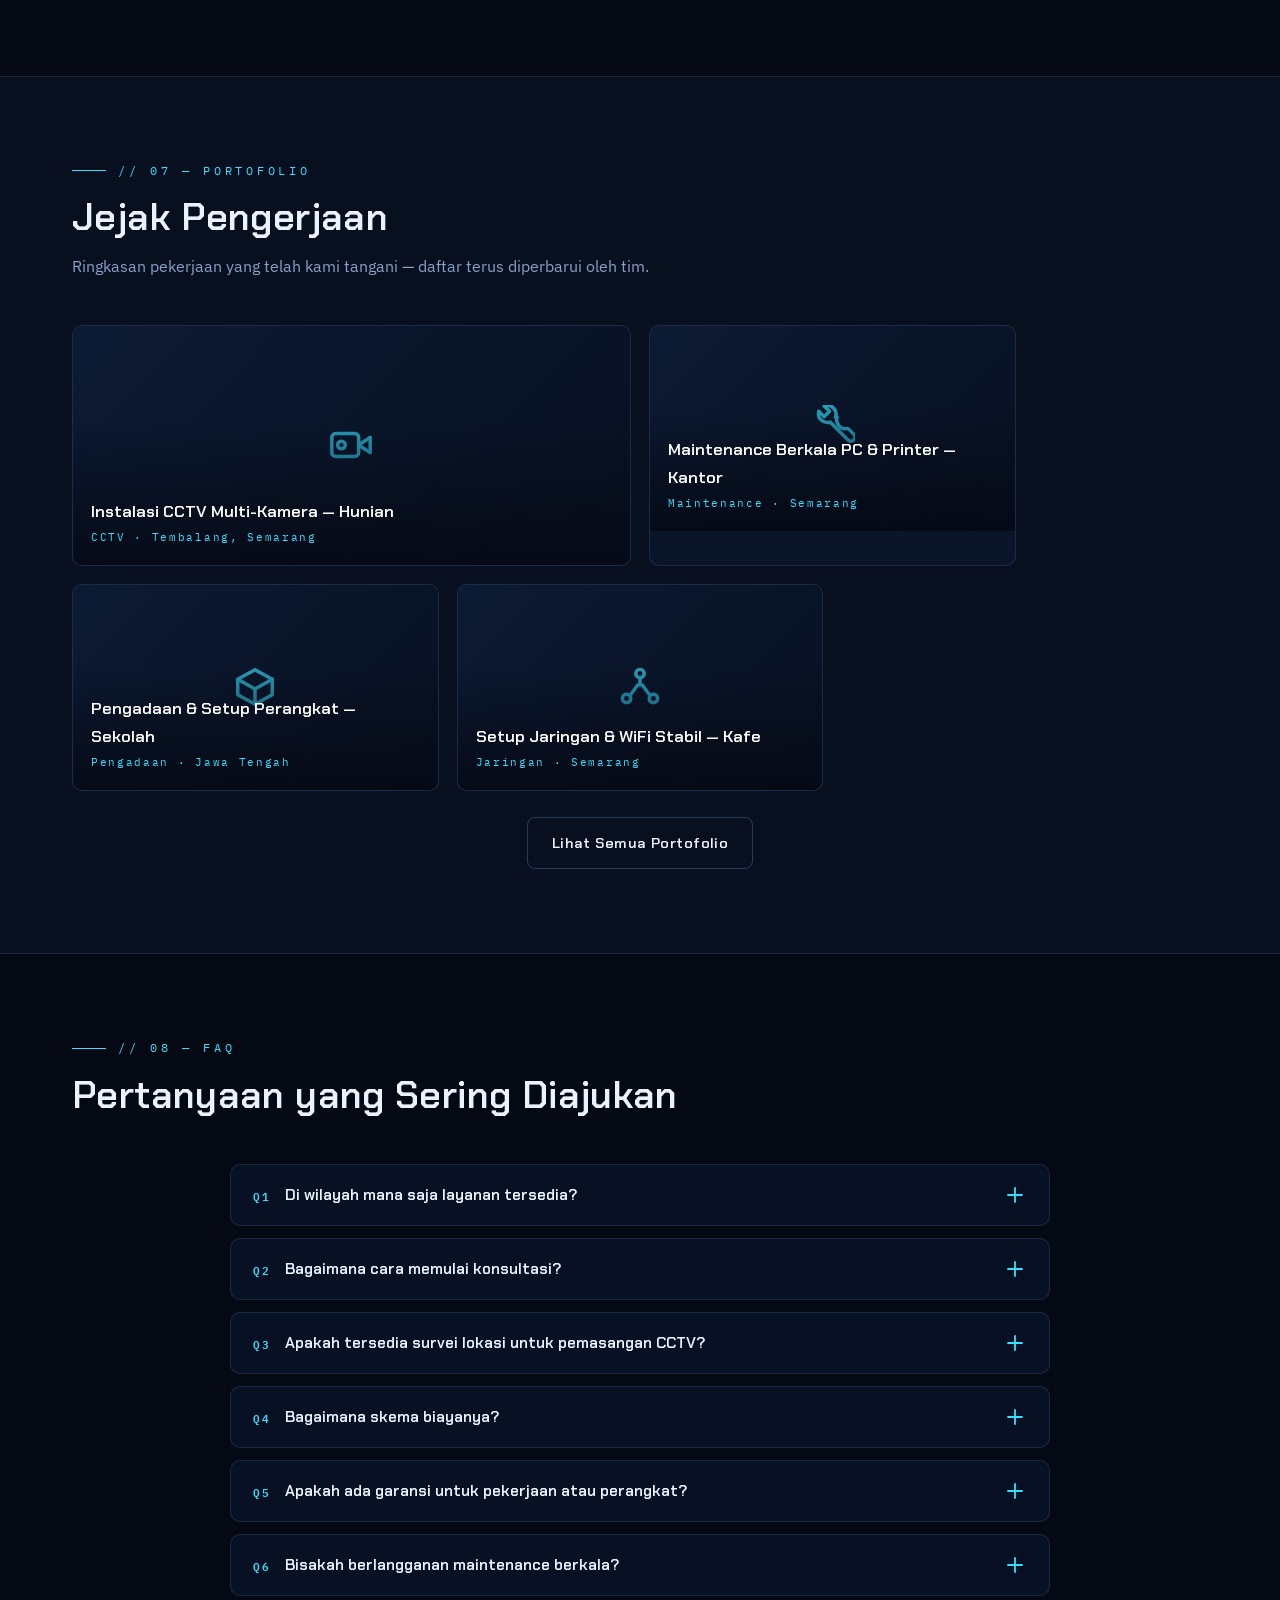
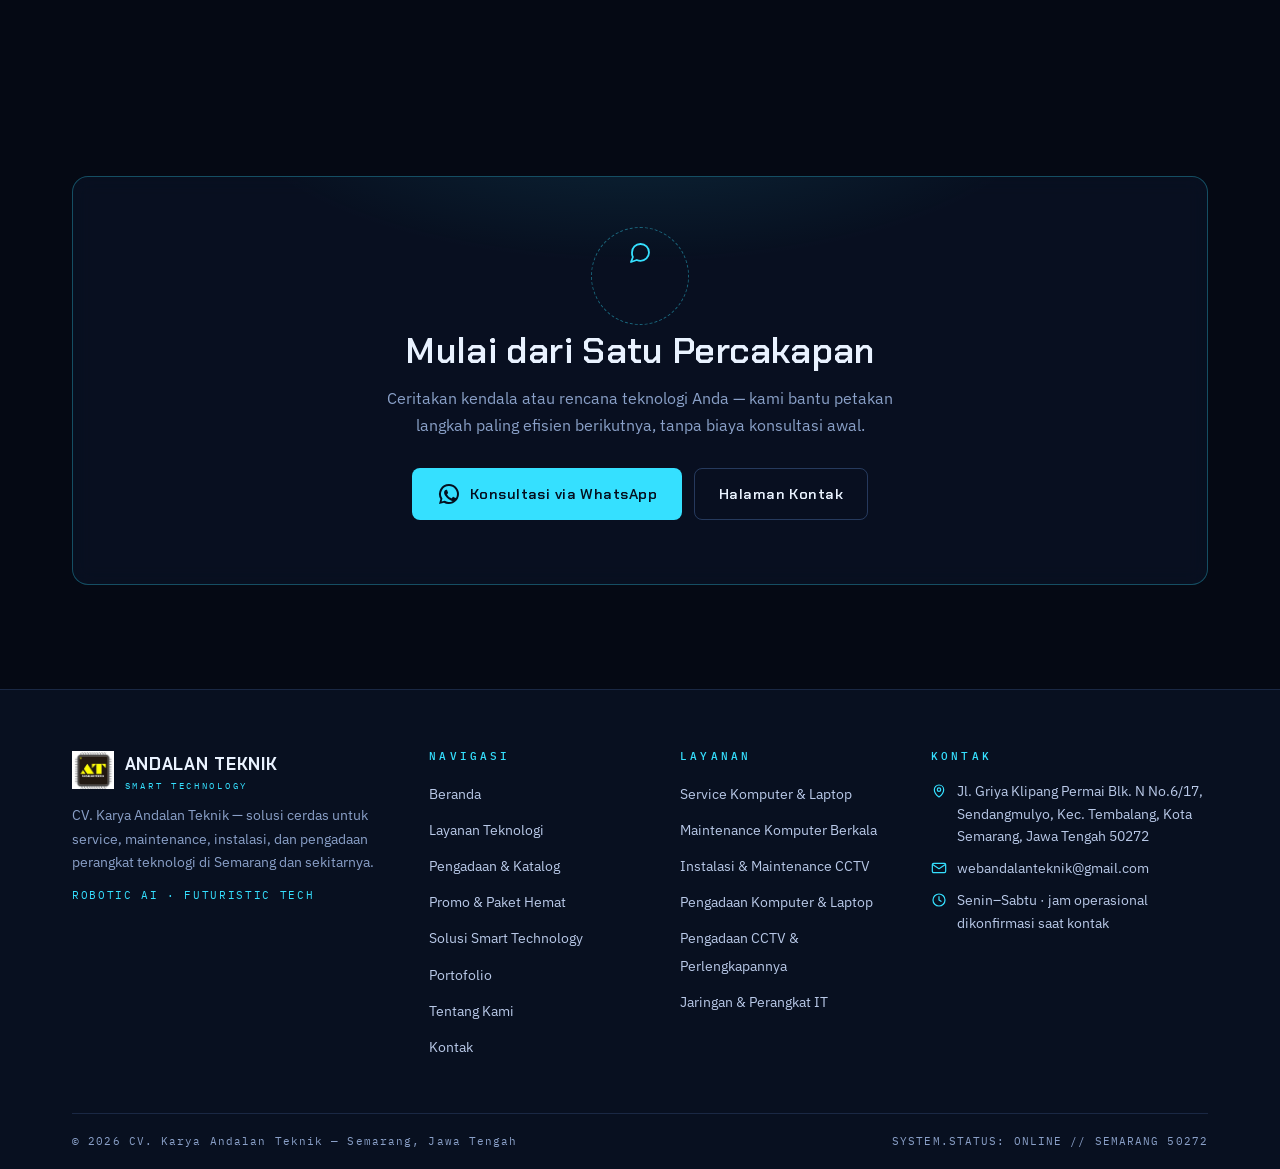
==== commit 0efeb501: "Add files via upload" ====
--- a/index.html
+++ b/index.html
@@ -3,87 +3,79 @@
 <head>
 <meta charset="UTF-8">
 <meta name="viewport" content="width=device-width, initial-scale=1.0">
-<title>Andalan Teknik · Jasa IT, Komputer & CCTV Semarang</title>
-<meta name="description" content="Andalan Teknik (CV. Karya Andalan Teknik) — jasa service & maintenance komputer, instalasi CCTV, dan pengadaan perangkat IT untuk Semarang dan sekitarnya.">
-<meta name="theme-color" content="#0A1B33">
+<title>Andalan Teknik — Solusi Teknologi Cerdas untuk Masa Depan Bisnis Anda | Semarang</title>
+<meta name="description" content="CV. Karya Andalan Teknik — service & maintenance komputer, instalasi & pengadaan CCTV, jaringan IT, dan konsultasi teknologi untuk bisnis di Semarang dan sekitarnya.">
+<meta property="og:title" content="Andalan Teknik — Solusi Teknologi Cerdas untuk Masa Depan Bisnis Anda">
+<meta property="og:description" content="Service, maintenance, instalasi & pengadaan perangkat teknologi. Robot AI sebagai simbol layanan cerdas kami.">
 <meta property="og:type" content="website">
-<meta property="og:title" content="Andalan Teknik · Jasa IT, Komputer & CCTV Semarang">
-<meta property="og:description" content="Service komputer, instalasi CCTV, dan pengadaan perangkat IT di Semarang dan sekitarnya.">
-<meta property="og:image" content="assets/img/og-image.png"><!-- setelah punya domain, ganti menjadi URL lengkap https://domain-anda/assets/img/og-image.png -->
+<link rel="preconnect" href="https://fonts.googleapis.com">
+<link rel="preconnect" href="https://fonts.gstatic.com" crossorigin>
+<link href="https://fonts.googleapis.com/css2?family=Chakra+Petch:wght@500;600;700&family=IBM+Plex+Sans:wght@400;500;600&family=IBM+Plex+Mono:wght@400;500&display=swap" rel="stylesheet">
 <link rel="icon" href="favicon.ico" sizes="any">
 <link rel="icon" type="image/png" sizes="192x192" href="assets/img/favicon-192.png">
 <link rel="apple-touch-icon" href="assets/img/apple-touch-icon.png">
-<link rel="preconnect" href="https://fonts.googleapis.com">
-<link rel="preconnect" href="https://fonts.gstatic.com" crossorigin>
-<link href="https://fonts.googleapis.com/css2?family=Space+Grotesk:wght@500;600;700&family=Plus+Jakarta+Sans:wght@400;500;600;700;800&family=JetBrains+Mono:wght@400;500;600&display=swap" rel="stylesheet">
+<meta name="theme-color" content="#050914">
+<meta property="og:image" content="assets/img/og-image.png"><!-- setelah punya domain, ganti dengan URL lengkap -->
+<script type="application/ld+json">
+{"@context":"https://schema.org","@type":"LocalBusiness","name":"CV. Karya Andalan Teknik","alternateName":"Andalan Teknik","description":"Jasa service, maintenance, instalasi dan pengadaan perangkat teknologi: komputer, laptop, CCTV, dan jaringan IT.","address":{"@type":"PostalAddress","streetAddress":"Jl. Griya Klipang Permai Blk. N No.6/17, Sendangmulyo, Kec. Tembalang","addressLocality":"Kota Semarang","addressRegion":"Jawa Tengah","postalCode":"50272","addressCountry":"ID"}}
+</script>
 <link rel="stylesheet" href="assets/css/base.css">
-<link rel="stylesheet" href="assets/css/layout.css">
 <link rel="stylesheet" href="assets/css/home.css">
 <link rel="stylesheet" href="assets/css/pages.css">
+<link rel="stylesheet" href="assets/css/layout.css">
 <link rel="stylesheet" href="assets/css/admin.css">
-<link rel="stylesheet" href="assets/css/responsive.css">
-<script type="application/ld+json">{"@context":"https://schema.org","@type":"LocalBusiness","name":"Andalan Teknik","legalName":"CV. Karya Andalan Teknik","description":"Jasa service komputer, instalasi CCTV, dan pengadaan perangkat IT.","address":{"@type":"PostalAddress","streetAddress":"Jl. Griya Klipang Permai Blk. N No.6/17, Sendangmulyo, Kec. Tembalang","addressLocality":"Semarang","addressRegion":"Jawa Tengah","postalCode":"50272","addressCountry":"ID"},"areaServed":"Semarang"}</script>
-<script src="https://unpkg.com/lucide@latest/dist/umd/lucide.min.js"></script>
 </head>
 <body>
-<!-- Toast & Modal root -->
-<div id="toast-wrap" aria-live="polite"></div>
-<div id="modal-root"></div>
 
-<!-- ================= HEADER ================= -->
-<header id="site-header">
-  <div class="topbar">
-    <div class="topbar-in">
-      <span class="tb-item"><i data-lucide="building-2"></i> CV. KARYA ANDALAN TEKNIK</span>
-      <span class="tb-item tb-hide-m"><i data-lucide="map-pin"></i> SEMARANG &amp; SEKITARNYA</span>
-      <span class="tb-item"><i data-lucide="clock"></i> <span id="tb-hours"></span></span>
-    </div>
-  </div>
-  <div class="navbar" id="navbar">
-    <div class="container nav-in">
-      <a class="brand" href="#/" aria-label="Andalan Teknik — Beranda">
-        <img class="brand-mark" src="assets/img/logo.png" alt="Logo Andalan Teknik" width="46" height="42">
-        <span class="brand-txt"><b>Andalan Teknik</b><small>CV. KARYA ANDALAN TEKNIK</small></span>
-      </a>
-      <nav id="nav">
-        <a href="#/" data-route="home">Beranda</a>
-        <a href="#/layanan" data-route="layanan">Layanan</a>
-        <a href="#/pengadaan" data-route="pengadaan">Pengadaan</a>
-        <a href="#/portofolio" data-route="portofolio">Portofolio</a>
-        <a href="#/tentang" data-route="tentang">Tentang Kami</a>
-        <a href="#/kontak" data-route="kontak">Kontak</a>
-        <a class="btn btn-orange btn-sm m-only" href="#/kontak">Hubungi Kami</a>
-      </nav>
-      <div class="nav-cta"><a class="btn btn-orange btn-sm" href="#/kontak">Hubungi Kami</a></div>
-      <button class="burger" id="burger" aria-label="Buka menu"><i data-lucide="menu"></i></button>
-    </div>
+<!-- PRELOADER -->
+<div id="boot" aria-hidden="true">
+  <img class="hex" src="assets/img/logo.png" alt="Logo Andalan Teknik">
+  <p>Andalan Teknik</p>
+  <div class="bar"><i></i></div>
+</div>
+
+<!-- NAV -->
+<header id="topnav">
+  <div class="nav-in">
+    <a href="#/" class="brand">
+      <img class="hex" src="assets/img/logo.png" alt="Logo Andalan Teknik">
+      <span>ANDALAN TEKNIK<small>SMART TECHNOLOGY</small></span>
+    </a>
+    <nav class="main" id="mainnav"></nav>
+    <a class="btn btn-p btn-sm nav-cta" id="navwa" target="_blank" rel="noopener" href="#">Konsultasi</a>
+    <button id="burger" aria-label="Menu"><svg class="ic" viewBox="0 0 24 24" fill="none" stroke="currentColor" stroke-width="1.8" stroke-linecap="round"><path d="M4 7h16M4 12h16M4 17h16"/></svg></button>
   </div>
 </header>
+<div id="mobilemenu"></div>
 
 <main id="app"></main>
 
-<!-- ================= FOOTER (dirender via JS) ================= -->
-<footer id="site-footer"></footer>
+<!-- WA FLOAT -->
+<a id="wafab" href="#" target="_blank" rel="noopener" aria-label="Chat WhatsApp"><svg viewBox="0 0 24 24" fill="currentColor"><path d="M12 2a10 10 0 0 0-8.6 15.08L2 22l4.94-1.35A10 10 0 1 0 12 2zm0 2a8 8 0 1 1-4.13 14.87l-.3-.17-2.94.8.8-2.9-.18-.3A8 8 0 0 1 12 4zm-3.1 3.9c-.2 0-.5.07-.76.36-.27.29-1.04 1.02-1.04 2.5 0 1.47 1.07 2.9 1.22 3.1.15.2 2.1 3.2 5.08 4.37 2.5.98 2.98.79 3.52.74.54-.05 1.73-.7 1.98-1.4.24-.68.24-1.27.17-1.4-.07-.12-.27-.2-.57-.34-.3-.15-1.73-.85-2-.95-.27-.1-.47-.15-.67.15-.2.3-.76.94-.93 1.14-.17.2-.34.22-.64.07-.3-.15-1.27-.47-2.42-1.5-.9-.8-1.5-1.78-1.67-2.08-.17-.3-.02-.46.13-.6.13-.14.3-.35.45-.52.15-.17.2-.3.3-.5.1-.2.05-.37-.02-.52-.08-.15-.67-1.6-.92-2.2-.24-.58-.48-.5-.67-.5l-.57-.01z"/></svg></a>
 
-<!-- Tombol WhatsApp mengambang -->
-<a id="wa-float" class="wa-float" target="_blank" rel="noopener" aria-label="Konsultasi via WhatsApp">
-  <svg viewBox="0 0 24 24" width="27" height="27" fill="currentColor" aria-hidden="true"><path d="M17.472 14.382c-.297-.149-1.758-.867-2.03-.967-.273-.099-.471-.148-.67.15-.197.297-.767.966-.94 1.164-.173.199-.347.223-.644.075-.297-.15-1.255-.463-2.39-1.475-.883-.788-1.48-1.761-1.653-2.059-.173-.297-.018-.458.13-.606.134-.133.298-.347.446-.52.149-.174.198-.298.298-.497.099-.198.05-.371-.025-.52-.075-.149-.669-1.612-.916-2.207-.242-.579-.487-.5-.669-.51-.173-.008-.371-.01-.57-.01-.198 0-.52.074-.792.372-.272.297-1.04 1.016-1.04 2.479 0 1.462 1.065 2.875 1.213 3.074.149.198 2.096 3.2 5.077 4.487.709.306 1.262.489 1.694.625.712.227 1.36.195 1.871.118.571-.085 1.758-.719 2.006-1.413.248-.694.248-1.289.173-1.413-.074-.124-.272-.198-.57-.347m-5.421 7.403h-.004a9.87 9.87 0 01-5.031-1.378l-.361-.214-3.741.982.998-3.648-.235-.374a9.86 9.86 0 01-1.51-5.26c.001-5.45 4.436-9.884 9.888-9.884 2.64 0 5.122 1.03 6.988 2.898a9.825 9.825 0 012.893 6.994c-.003 5.45-4.437 9.884-9.885 9.884m8.413-18.297A11.815 11.815 0 0012.05 0C5.495 0 .16 5.335.157 11.892c0 2.096.547 4.142 1.588 5.945L.057 24l6.305-1.654a11.882 11.882 0 005.683 1.448h.005c6.554 0 11.89-5.335 11.893-11.893a11.821 11.821 0 00-3.48-8.413Z"/></svg>
-  <span class="wa-float-tip">Konsultasi via WhatsApp</span>
-</a>
+<div id="toasts" aria-live="polite"></div>
+<div id="modal-root"><div class="bg" data-close-modal></div><div class="modal" id="modal-box"></div></div>
 
 <script src="assets/js/config.js" defer></script>
+<script src="assets/js/icons.js" defer></script>
 <script src="assets/js/data.js" defer></script>
+<script src="assets/js/store.js" defer></script>
+<script src="assets/js/remote.js" defer></script>
+<script src="assets/js/media.js" defer></script>
 <script src="assets/js/utils.js" defer></script>
-<script src="assets/js/backend.js" defer></script>
-<script src="assets/js/ui.js" defer></script>
-<script src="assets/js/content.js" defer></script>
+<script src="assets/js/nav.js" defer></script>
+<script src="assets/js/robot.js" defer></script>
 <script src="assets/js/components.js" defer></script>
 <script src="assets/js/pages/home.js" defer></script>
 <script src="assets/js/pages/layanan.js" defer></script>
-<script src="assets/js/pages/pengadaan.js" defer></script>
+<script src="assets/js/pages/katalog.js" defer></script>
+<script src="assets/js/pages/promo.js" defer></script>
+<script src="assets/js/pages/solusi.js" defer></script>
 <script src="assets/js/pages/portofolio.js" defer></script>
 <script src="assets/js/pages/tentang.js" defer></script>
 <script src="assets/js/pages/kontak.js" defer></script>
+<script src="assets/js/gas-code.js" defer></script>
+<script src="assets/js/admin-extra.js" defer></script>
 <script src="assets/js/admin.js" defer></script>
 <script src="assets/js/router.js" defer></script>
 <script src="assets/js/main.js" defer></script>
--- a/assets/css/base.css
+++ b/assets/css/base.css
@@ -1,84 +1,78 @@
-/* ============ TOKENS & BASE ============ */
+/* ============ BASE ============ */
 :root{
-  --navy-950:#06101F; --navy-900:#0A1B33; --navy-800:#10294E;
-  --blue:#1E6DE5; --blue-dark:#1558BF; --blue-300:#79AEFF;
-  --blue-50:#F0F5FD; --blue-100:#E4EEFC;
-  --orange:#F2620E; --orange-dark:#D5510A;
-  --wa:#1DA851; --wa-dark:#178A43;
-  --ink:#13233B; --ink-soft:#33465F; --muted:#5A6B84;
-  --line:#E3E9F2; --bg-soft:#F4F7FB;
-  --font-body:'Plus Jakarta Sans',sans-serif;
-  --font-display:'Space Grotesk',sans-serif;
-  --font-mono:'JetBrains Mono',monospace;
-  --shadow:0 14px 34px rgba(10,27,51,.09);
-  --grid:linear-gradient(rgba(255,255,255,.045) 1px,transparent 1px),linear-gradient(90deg,rgba(255,255,255,.045) 1px,transparent 1px);
+  --bg0:#050914; --bg1:#081020; --bg2:#0c1a33; --bg2b:#10203f;
+  --line:rgba(120,170,255,.16); --line2:rgba(120,170,255,.28);
+  --blue:#3f7bff; --cyan:#35e0ff; --cyan-d:#1899c2;
+  --red:#ff3d5e; --txt:#e9f2ff; --body:#b9c9e8; --mut:#8aa0c8;
+  --f-disp:'Chakra Petch',sans-serif; --f-body:'IBM Plex Sans',sans-serif; --f-mono:'IBM Plex Mono',monospace;
+  --r:10px; --glow:0 0 24px rgba(53,224,255,.18);
 }
 *{margin:0;padding:0;box-sizing:border-box}
 html{scroll-behavior:smooth}
-body{font-family:var(--font-body);font-size:15px;line-height:1.65;color:var(--ink);background:#fff;-webkit-font-smoothing:antialiased}
-img{display:block;max-width:100%}
-a{text-decoration:none;color:inherit}
-button{font-family:inherit;cursor:pointer;background:none;border:none;color:inherit}
-::selection{background:var(--blue);color:#fff}
-:focus-visible{outline:2px solid var(--blue);outline-offset:2px}
-.container{max-width:1180px;margin:0 auto;padding:0 24px}
-.section{padding:92px 0}
-.section-soft{background:var(--bg-soft)}
-.on-navy{background:var(--navy-950);color:#fff}
-.muted{color:var(--muted)}
+body{background:var(--bg0);color:var(--body);font-family:var(--f-body);font-size:16px;line-height:1.7;-webkit-font-smoothing:antialiased;overflow-x:hidden}
+h1,h2,h3,h4{font-family:var(--f-disp);color:var(--txt);line-height:1.22;font-weight:600;letter-spacing:.01em}
+a{color:var(--cyan);text-decoration:none}
+img{max-width:100%;display:block}
+::selection{background:rgba(53,224,255,.3)}
+.wrap{max-width:1180px;margin:0 auto;padding:0 22px}
+.mono{font-family:var(--f-mono)}
+section{padding:84px 0;position:relative}
+svg.ic{width:24px;height:24px;flex:none}
 
-/* ============ TIPOGRAFI SECTION ============ */
-.sec-index{font-family:var(--font-mono);font-size:11px;font-weight:600;letter-spacing:.16em;color:var(--blue);text-transform:uppercase;display:inline-flex;align-items:center;gap:10px}
-.sec-index::before{content:'';width:26px;height:1px;background:var(--blue)}
-.on-navy .sec-index{color:var(--blue-300)}.on-navy .sec-index::before{background:var(--blue-300)}
-.sec-title{font-family:var(--font-display);font-size:clamp(1.55rem,3vw,2.15rem);font-weight:700;letter-spacing:-.01em;line-height:1.2;color:var(--navy-900);margin-top:12px}
-.on-navy .sec-title{color:#fff}
-.sec-sub{color:var(--muted);margin-top:12px;max-width:600px;font-size:15px}
-.on-navy .sec-sub{color:rgba(255,255,255,.68)}
-.sec-head{display:flex;justify-content:space-between;align-items:flex-end;gap:32px;margin-bottom:46px}
-.sec-link{font-size:13.5px;font-weight:700;color:var(--blue);display:inline-flex;gap:7px;align-items:center;white-space:nowrap}
-.sec-link svg{width:15px;height:15px;transition:transform .2s}
-.sec-link:hover svg{transform:translateX(3px)}
-.check-list{list-style:none;display:grid;gap:10px}
-.check-list li{display:flex;gap:10px;font-size:14px;color:var(--ink-soft)}
-.check-list svg{width:17px;height:17px;color:var(--blue);flex-shrink:0;margin-top:3px}
-.check-list.cols2{grid-template-columns:1fr 1fr;gap:9px 20px}
-.check-list.cols2 li{font-size:13.5px}
+/* ============ PRELOADER ============ */
+#boot{position:fixed;inset:0;background:var(--bg0);z-index:200;display:flex;flex-direction:column;gap:20px;align-items:center;justify-content:center;transition:opacity .5s,visibility .5s}
+#boot.done{opacity:0;visibility:hidden}
+#boot .hex{height:76px;width:auto}
+#boot .hex path{stroke-dasharray:160;stroke-dashoffset:160;animation:dash 1s ease forwards}
+@keyframes dash{to{stroke-dashoffset:0}}
+#boot .bar{width:180px;height:2px;background:var(--line);overflow:hidden;border-radius:2px}
+#boot .bar i{display:block;height:100%;width:40%;background:var(--cyan);animation:load 1s ease forwards}
+@keyframes load{from{width:0}to{width:100%}}
+#boot p{font-family:var(--f-mono);font-size:11px;letter-spacing:.35em;color:var(--mut);text-transform:uppercase}
 
-/* ============ TOMBOL ============ */
-.btn{display:inline-flex;align-items:center;justify-content:center;gap:9px;font-weight:700;font-size:14px;padding:13px 24px;border-radius:10px;transition:all .2s;border:1px solid transparent;line-height:1.2}
-.btn svg{width:17px;height:17px}
+/* ============ NAV ============ */
+header#topnav{position:fixed;top:0;left:0;right:0;z-index:100;transition:background .35s,border-color .35s,backdrop-filter .35s;border-bottom:1px solid transparent}
+header#topnav.scrolled{background:rgba(7,15,32,.78);backdrop-filter:blur(12px);border-color:var(--line)}
+.nav-in{max-width:1320px;margin:0 auto;padding:0 22px;height:66px;display:flex;align-items:center;gap:26px}
+.brand{display:flex;align-items:center;gap:11px;color:var(--txt);font-family:var(--f-disp);font-weight:700;font-size:17px;letter-spacing:.04em;white-space:nowrap}
+.brand .hex{height:38px;width:auto;flex:none}
+.brand small{display:block;font-family:var(--f-mono);font-weight:400;font-size:9px;letter-spacing:.3em;color:var(--cyan);line-height:1;margin-top:2px}
+nav.main{margin-left:auto;display:flex;gap:2px}
+nav.main a{color:var(--body);font-size:13.5px;font-weight:500;padding:8px 11px;position:relative;white-space:nowrap;transition:color .2s}
+nav.main a::after{content:"";position:absolute;left:11px;right:100%;bottom:3px;height:2px;background:var(--cyan);transition:right .25s}
+nav.main a:hover,nav.main a.on{color:var(--txt)}
+nav.main a:hover::after,nav.main a.on::after{right:11px}
+.nav-cta{margin-left:8px}
+#burger{display:none;margin-left:auto;background:none;border:1px solid var(--line);border-radius:8px;color:var(--txt);width:42px;height:42px;cursor:pointer}
+#mobilemenu{position:fixed;inset:0;background:rgba(5,9,20,.96);backdrop-filter:blur(14px);z-index:99;display:flex;flex-direction:column;justify-content:center;padding:0 34px;opacity:0;visibility:hidden;transition:opacity .3s,visibility .3s}
+#mobilemenu.open{opacity:1;visibility:visible}
+#mobilemenu a{font-family:var(--f-disp);font-size:26px;font-weight:600;color:var(--txt);padding:10px 0;border-bottom:1px solid var(--line);display:flex;align-items:baseline;gap:14px;transform:translateY(14px);opacity:0;transition:transform .4s,opacity .4s,color .2s}
+#mobilemenu.open a{transform:none;opacity:1}
+#mobilemenu a i{font-family:var(--f-mono);font-size:11px;color:var(--cyan);font-style:normal;letter-spacing:.2em}
+#mobilemenu a:hover{color:var(--cyan)}
+@media(max-width:1060px){nav.main,.nav-cta{display:none}#burger{display:flex;align-items:center;justify-content:center}}
+
+/* ============ BUTTONS ============ */
+.btn{display:inline-flex;align-items:center;gap:9px;font-family:var(--f-disp);font-weight:600;font-size:14.5px;letter-spacing:.03em;padding:13px 24px;border-radius:8px;cursor:pointer;border:1px solid transparent;transition:transform .2s,box-shadow .25s,background .2s,color .2s;text-align:center}
+.btn:active{transform:translateY(1px)}
+.btn-p{background:var(--cyan);color:#04101f}
+.btn-p:hover{box-shadow:0 0 0 1px var(--cyan),var(--glow);transform:translateY(-2px)}
+.btn-g{background:transparent;color:var(--txt);border-color:var(--line2)}
+.btn-g:hover{border-color:var(--cyan);color:var(--cyan)}
+.btn-r{background:var(--red);color:#fff}
+.btn-r:hover{box-shadow:0 0 26px rgba(255,61,94,.35);transform:translateY(-2px)}
 .btn-sm{padding:9px 16px;font-size:13px}
-.btn-orange{background:var(--orange);color:#fff}
-.btn-orange:hover{background:var(--orange-dark);transform:translateY(-1px);box-shadow:0 8px 20px rgba(242,98,14,.32)}
-.btn-ghost{border-color:rgba(255,255,255,.32);color:#fff}
-.btn-ghost:hover{background:rgba(255,255,255,.09);border-color:rgba(255,255,255,.55)}
-.btn-outline{border-color:var(--line);color:var(--navy-900);background:#fff}
-.btn-outline:hover{border-color:var(--blue);color:var(--blue)}
-.btn-wa{background:var(--wa);color:#fff}
-.btn-wa:hover{background:var(--wa-dark);transform:translateY(-1px)}
-.btn-wa-o{border:1px solid #BFE3CD;background:#F0FAF4;color:#157A44}
-.btn-wa-o:hover{background:var(--wa);color:#fff;border-color:var(--wa)}
-.btn-danger{background:#D92D20;color:#fff}
-.btn-danger:hover{background:#B42318}
-.btn-block{width:100%}
-.link-arrow{font-size:13.5px;font-weight:700;color:var(--blue);display:inline-flex;gap:7px;align-items:center}
-.link-arrow svg{width:15px;height:15px}
-.link-arrow:hover{text-decoration:underline}
 
-/* ============ CORNER BRACKETS (motif viewfinder) ============ */
-.corners{position:relative}
-.cnr{position:absolute;width:22px;height:22px;border:0 solid var(--blue-300);opacity:.9;pointer-events:none}
-.cnr.tl{top:10px;left:10px;border-top-width:2px;border-left-width:2px}
-.cnr.tr{top:10px;right:10px;border-top-width:2px;border-right-width:2px}
-.cnr.bl{bottom:10px;left:10px;border-bottom-width:2px;border-left-width:2px}
-.cnr.br{bottom:10px;right:10px;border-bottom-width:2px;border-right-width:2px}
-.corners.out .cnr.tl{top:-7px;left:-7px}
-.corners.out .cnr.tr{top:-7px;right:-7px}
-.corners.out .cnr.bl{bottom:-7px;left:-7px}
-.corners.out .cnr.br{bottom:-7px;right:-7px}
+/* ============ SECTION HEADS ============ */
+.shead{margin-bottom:46px;max-width:720px}
+.shead .kick{font-family:var(--f-mono);font-size:11.5px;letter-spacing:.32em;color:var(--cyan);text-transform:uppercase;display:flex;align-items:center;gap:12px;margin-bottom:14px}
+.shead .kick::before{content:"";width:34px;height:1px;background:var(--cyan)}
+.shead h2{font-size:clamp(26px,4vw,38px);margin-bottom:12px}
+.shead p{color:var(--mut);font-size:15.5px}
+.center .shead{margin-left:auto;margin-right:auto;text-align:center}
+.center .shead .kick{justify-content:center}
+.center .shead .kick::after{content:"";width:34px;height:1px;background:var(--cyan)}
 
-/* ============ REVEAL ============ */
-.reveal{opacity:0;transform:translateY(18px);transition:opacity .6s ease,transform .6s ease}
-.reveal.in{opacity:1;transform:none}
 
+.brand{flex:none}
+@media(max-width:1280px){nav.main a{font-size:13px;padding:8px 8px}}
--- a/assets/css/home.css
+++ b/assets/css/home.css
@@ -1,107 +1,128 @@
 /* ============ HERO ============ */
-.hero{background:linear-gradient(160deg,#0D2348 0%,#0A1B33 55%,#081527 100%);color:#fff;position:relative;overflow:hidden}
-.hero::before{content:'';position:absolute;inset:0;background-image:var(--grid);background-size:44px 44px;pointer-events:none}
-.hero-in{position:relative;display:grid;grid-template-columns:1.04fr .96fr;gap:60px;align-items:center;padding:84px 0 96px}
-.hero-kicker{font-family:var(--font-mono);font-size:11px;font-weight:600;letter-spacing:.18em;color:var(--blue-300);display:inline-flex;align-items:center;gap:10px}
-.hero-kicker::before{content:'';width:28px;height:1px;background:var(--blue-300)}
-.hero h1{font-family:var(--font-display);font-size:clamp(2.1rem,4.6vw,3.25rem);font-weight:700;line-height:1.12;letter-spacing:-.015em;margin:18px 0 20px}
-.hero h1 em{font-style:normal;color:var(--blue-300)}
-.hero .lead{color:rgba(255,255,255,.75);font-size:16.5px;max-width:540px}
-.hero-cta{display:flex;gap:14px;margin-top:32px;flex-wrap:wrap}
-.hero-meta{display:flex;gap:28px;margin-top:36px;flex-wrap:wrap}
-.hero-meta span{display:flex;gap:9px;align-items:center;font-size:13.5px;color:rgba(255,255,255,.66)}
-.hero-meta svg{width:16px;height:16px;color:var(--blue-300);flex-shrink:0}
-.hero-fig{position:relative}
-.hero-svg{width:100%;height:auto;display:block}
-.hero-svg text{font-family:var(--font-mono)}
-.hero-chip{position:absolute;left:-14px;bottom:-18px;background:#fff;border-radius:14px;padding:13px 18px;display:flex;gap:12px;align-items:center;box-shadow:0 18px 40px rgba(4,12,26,.5)}
-.hero-chip .icw{width:40px;height:40px;border-radius:10px;background:var(--blue-50);color:var(--blue);display:flex;align-items:center;justify-content:center;flex-shrink:0}
-.hero-chip .icw svg{width:20px;height:20px}
-.hero-chip strong{display:block;font-size:13.5px;color:var(--navy-900)}
-.hero-chip span{font-size:12px;color:var(--muted)}
-.cam{animation:pan 7s ease-in-out infinite}
-@keyframes pan{0%,100%{transform:rotate(-2.5deg)}50%{transform:rotate(3deg)}}
-.blink{animation:blink 1.6s steps(2) infinite}
-@keyframes blink{50%{opacity:.12}}
-.flow{animation:flow 1.3s linear infinite}
-@keyframes flow{to{stroke-dashoffset:-10}}
+.hero{position:relative;min-height:100vh;display:flex;align-items:center;padding:110px 0 60px;overflow:hidden;background:
+ radial-gradient(1100px 520px at 78% 30%,rgba(63,123,255,.14),transparent 60%),
+ radial-gradient(700px 380px at 12% 80%,rgba(53,224,255,.07),transparent 60%),var(--bg0)}
+.hero::before{content:"";position:absolute;inset:0;background-image:linear-gradient(var(--line) 1px,transparent 1px),linear-gradient(90deg,var(--line) 1px,transparent 1px);background-size:56px 56px;opacity:.35;mask-image:radial-gradient(ellipse 75% 65% at 60% 40%,#000 30%,transparent 75%)}
+#fx{position:absolute;inset:0;pointer-events:none}
+.hero-grid{position:relative;display:grid;grid-template-columns:1.04fr .96fr;gap:48px;align-items:center;width:100%}
+.hero .kick-row{display:inline-flex;align-items:center;gap:10px;font-family:var(--f-mono);font-size:11px;letter-spacing:.28em;color:var(--cyan);border:1px solid rgba(53,224,255,.3);padding:7px 14px;border-radius:99px;background:rgba(53,224,255,.05);margin-bottom:24px}
+.hero .kick-row b{width:6px;height:6px;border-radius:50%;background:var(--cyan);animation:pulse-dot 2.4s infinite}
+@keyframes pulse-dot{0%,100%{box-shadow:0 0 0 0 rgba(53,224,255,.5)}55%{box-shadow:0 0 0 7px rgba(53,224,255,0)}}
+.hero h1{font-size:clamp(32px,4.6vw,54px);font-weight:700;margin-bottom:20px}
+.hero h1 em{font-style:normal;color:var(--cyan);position:relative;white-space:nowrap}
+.hero h1 em svg{position:absolute;left:0;bottom:-7px;width:100%;height:10px}
+.hero .lead{font-size:16.5px;max-width:560px;margin-bottom:32px}
+.hero .cta-row{display:flex;gap:14px;flex-wrap:wrap;margin-bottom:38px}
+.hero .stats{display:flex;gap:0;border:1px solid var(--line);border-radius:var(--r);overflow:hidden;background:rgba(12,26,51,.5);backdrop-filter:blur(8px);max-width:600px}
+.hero .stats>div{flex:1;padding:14px 18px;border-right:1px solid var(--line)}
+.hero .stats>div:last-child{border-right:0}
+.hero .stats b{display:block;font-family:var(--f-disp);font-size:22px;color:var(--txt)}
+.hero .stats span{font-size:11.5px;color:var(--mut);letter-spacing:.06em}
 
-/* ============ MARQUEE ============ */
-.marquee{background:var(--blue);overflow:hidden;padding:13px 0}
-.mq-track{display:flex;width:max-content;animation:mq 32s linear infinite}
-.mq-group{display:flex}
-.mq-group span{font-family:var(--font-mono);font-size:11.5px;font-weight:600;letter-spacing:.16em;color:rgba(255,255,255,.94);padding:0 26px;position:relative;white-space:nowrap}
-.mq-group span::after{content:'';position:absolute;right:-4px;top:50%;width:6px;height:6px;border:1px solid rgba(255,255,255,.55);transform:translateY(-50%) rotate(45deg)}
-@keyframes mq{to{transform:translateX(-50%)}}
+/* Robot stage */
+.stage{position:relative;padding:10px 0}
+.stage .frame{position:relative}
+.stage .frame::before,.stage .frame::after,.stage .f2::before,.stage .f2::after{content:"";position:absolute;width:26px;height:26px;border:2px solid var(--cyan);opacity:.75}
+.stage .frame::before{top:-6px;left:-6px;border-right:0;border-bottom:0}
+.stage .frame::after{top:-6px;right:-6px;border-left:0;border-bottom:0}
+.stage .f2::before{bottom:-6px;left:-6px;border-right:0;border-top:0}
+.stage .f2::after{bottom:-6px;right:-6px;border-left:0;border-top:0}
+.stage .tag{position:absolute;top:-14px;right:14px;font-family:var(--f-mono);font-size:10px;letter-spacing:.22em;color:#031322;background:var(--cyan);padding:3px 10px;border-radius:3px;font-weight:500}
+#robot{width:100%;height:auto;display:block}
+#robot .float{animation:float 6.5s ease-in-out infinite}
+@keyframes float{0%,100%{transform:translateY(0)}50%{transform:translateY(-9px)}}
+#robot .ring{transform-box:fill-box;transform-origin:center}
+#robot .ring1{animation:spin 46s linear infinite}
+#robot .ring2{animation:spin 70s linear infinite reverse}
+@keyframes spin{to{transform:rotate(360deg)}}
+#robot .core-dot{animation:core 2.6s ease-in-out infinite}
+@keyframes core{0%,100%{opacity:.35;r:6}50%{opacity:1;r:9}}
+#robot .ant-tip{animation:blinkdot 1.8s infinite}
+@keyframes blinkdot{0%,100%{opacity:.25}50%{opacity:1}}
+#robot .eye{transform-box:fill-box;transform-origin:center;transition:transform .12s}
+#robot.blink .eye{animation:eyeblink .16s}
+@keyframes eyeblink{50%{transform:scaleY(.08)}}
+#robot .scan{animation:scanmove 5s linear infinite}
+@keyframes scanmove{0%{transform:translateY(0);opacity:0}8%{opacity:.8}92%{opacity:.8}100%{transform:translateY(330px);opacity:0}}
+.term{margin-top:18px;border:1px solid var(--line);border-radius:var(--r);background:rgba(8,16,32,.85);backdrop-filter:blur(8px);font-family:var(--f-mono);font-size:12px;line-height:1.9;padding:14px 18px;color:#9fd8ea;min-height:118px}
+.term .t-head{display:flex;gap:6px;margin-bottom:8px}
+.term .t-head i{width:8px;height:8px;border-radius:50%;background:var(--line2)}
+.term .t-head i:first-child{background:var(--red)}
+.term .t-head span{margin-left:auto;font-size:10px;letter-spacing:.2em;color:var(--mut)}
+.term .ln{white-space:pre-wrap;word-break:break-word}
+.term .ok{color:var(--cyan)}
+.term .cur{display:inline-block;width:7px;height:14px;background:var(--cyan);vertical-align:-2px;animation:curb 1s steps(1) infinite}
+@keyframes curb{50%{opacity:0}}
+@media(max-width:960px){.hero-grid{grid-template-columns:1fr}.hero{padding-top:96px}.stage{max-width:520px;margin:0 auto}}
 
-/* ============ FIGURE PLACEHOLDER ============ */
-.fig-dark{position:relative;aspect-ratio:16/9;background:var(--navy-900);background-image:var(--grid);background-size:40px 40px;display:flex;align-items:center;justify-content:center;border-radius:16px;overflow:hidden}
-.fig-dark>svg{width:52px;height:52px;color:#6FA5FF;stroke-width:1.5}
-.fig-dark.pf{aspect-ratio:4/3}
-.fig-wm{position:absolute;right:8px;bottom:-16px;font-family:var(--font-mono);font-size:88px;font-weight:600;color:rgba(255,255,255,.05);line-height:1;pointer-events:none}
-.fig-cap{position:absolute;left:16px;bottom:13px;font-family:var(--font-mono);font-size:9.5px;letter-spacing:.16em;color:#5480C4}
-.in-card{width:100%;height:100%;aspect-ratio:auto;border-radius:0}
+/* ============ PANELS / CARDS ============ */
+.panel{background:rgba(12,26,51,.55);border:1px solid var(--line);border-radius:var(--r);backdrop-filter:blur(9px);padding:26px;transition:border-color .3s,box-shadow .3s,transform .3s}
+.panel:hover{border-color:rgba(53,224,255,.4)}
+.panel h3{font-size:18px;margin-bottom:8px;display:flex;align-items:center;gap:11px}
+.panel h3 .ic{color:var(--cyan);width:21px;height:21px}
 
-/* ============ LAYANAN TABS (BERANDA) ============ */
-.svc-tabs{display:grid;grid-template-columns:330px 1fr;gap:34px;align-items:start}
-.svc-tab-list{display:flex;flex-direction:column;gap:8px}
-.svc-tab{display:flex;gap:14px;align-items:flex-start;width:100%;text-align:left;padding:16px 18px;border:1px solid transparent;border-radius:12px;transition:all .2s}
-.svc-num{font-family:var(--font-mono);font-size:11px;font-weight:600;color:#97A8BF;padding-top:3px}
-.svc-tt b{display:block;font-size:14.5px;font-weight:700;color:var(--navy-900)}
-.svc-tt small{display:block;font-size:12px;color:var(--muted);line-height:1.45;margin-top:2px}
-.svc-tab>svg{width:16px;height:16px;margin-left:auto;color:#B6C5D8;flex-shrink:0;transition:all .2s}
-.svc-tab:hover{background:var(--bg-soft)}
-.svc-tab.active{background:#fff;border-color:var(--line);box-shadow:0 8px 22px rgba(10,27,51,.07)}
-.svc-tab.active .svc-num,.svc-tab.active>svg{color:var(--blue)}
-.svc-tab.active>svg{transform:translateX(3px)}
-.svc-panel-body h3{font-family:var(--font-display);font-size:20px;color:var(--navy-900);margin:18px 0 8px}
-.svc-panel-body>p{font-size:14px;color:var(--muted)}
-.svc-panel-body .check-list{margin:14px 0 22px}
-.svc-actions{display:flex;gap:20px;align-items:center;flex-wrap:wrap}
-.svc-panel-in{display:flex;flex-direction:column;animation:panelIn .35s ease}
-@keyframes panelIn{from{opacity:0;transform:translateY(9px)}}
+/* reveal on scroll */
+.rv{opacity:0;transform:translateY(26px);transition:opacity .7s cubic-bezier(.2,.7,.3,1),transform .7s cubic-bezier(.2,.7,.3,1)}
+.rv.in{opacity:1;transform:none}
+@media(prefers-reduced-motion:reduce){
+ .rv{opacity:1;transform:none;transition:none}
+ #robot .float,#robot .ring1,#robot .ring2,#robot .scan,.term .cur{animation:none}
+ .mq-track{animation:none!important;flex-wrap:wrap}
+ html{scroll-behavior:auto}
+}
 
-/* ============ SPEC GRID (KEUNGGULAN) ============ */
-.spec-grid{display:grid;grid-template-columns:1fr 1fr;gap:1px;background:rgba(255,255,255,.12);border:1px solid rgba(255,255,255,.12);border-radius:14px;overflow:hidden}
-.spec-cell{background:var(--navy-950);padding:26px}
-.spec-cell svg{width:22px;height:22px;color:var(--blue-300);stroke-width:1.8}
-.spec-cell h3{font-family:var(--font-display);font-size:15.5px;margin:14px 0 7px;color:#fff}
-.spec-cell p{font-size:13.5px;color:rgba(255,255,255,.62);line-height:1.6}
-.spec-grid.light{background:var(--line);border-color:var(--line)}
-.spec-grid.light .spec-cell{background:#fff}
-.spec-grid.light .spec-cell h3{color:var(--navy-900)}
-.spec-grid.light .spec-cell p{color:var(--muted)}
-.spec-grid.light .spec-cell svg{color:var(--blue)}
+/* ============ SERVICES SELECTOR ============ */
+.svc-grid{display:grid;grid-template-columns:1fr 1.15fr;gap:22px;align-items:start}
+.svc-list{border:1px solid var(--line);border-radius:var(--r);overflow:hidden;background:rgba(10,20,40,.5)}
+.svc-row{display:flex;align-items:center;gap:16px;padding:15px 20px;border-bottom:1px solid var(--line);cursor:pointer;transition:background .2s;position:relative}
+.svc-row:last-child{border-bottom:0}
+.svc-row .num{font-family:var(--f-mono);font-size:11px;color:var(--mut);letter-spacing:.15em;width:26px}
+.svc-row .nm{font-family:var(--f-disp);font-weight:600;color:var(--txt);font-size:15px;flex:1}
+.svc-row .ic{color:var(--mut);width:19px;height:19px;transition:color .2s}
+.svc-row:hover{background:rgba(53,224,255,.05)}
+.svc-row.on{background:rgba(53,224,255,.08)}
+.svc-row.on::before{content:"";position:absolute;left:0;top:0;bottom:0;width:3px;background:var(--cyan)}
+.svc-row.on .ic,.svc-row.on .num{color:var(--cyan)}
+.svc-detail{border:1px solid rgba(53,224,255,.28);border-radius:var(--r);padding:34px;background:linear-gradient(180deg,rgba(53,224,255,.06),rgba(12,26,51,.6));backdrop-filter:blur(9px);position:relative;overflow:hidden}
+.svc-detail::after{content:"";position:absolute;top:-40%;right:-30%;width:340px;height:340px;background:radial-gradient(circle,rgba(53,224,255,.12),transparent 65%);pointer-events:none}
+.svc-detail .big-ic{width:52px;height:52px;color:var(--cyan);margin-bottom:18px}
+.svc-detail h3{font-size:23px;margin-bottom:12px}
+.svc-detail p{margin-bottom:20px}
+.svc-detail ul{list-style:none;display:grid;grid-template-columns:1fr 1fr;gap:10px 18px;margin-bottom:26px}
+.svc-detail ul li{display:flex;gap:9px;align-items:flex-start;font-size:14px;color:var(--body)}
+.svc-detail ul li .ic{width:16px;height:16px;color:var(--cyan);margin-top:3px}
+@media(max-width:920px){.svc-grid{grid-template-columns:1fr}.svc-detail ul{grid-template-columns:1fr}.svc-list{max-height:330px;overflow:auto}}
 
-/* ============ PROSES ============ */
-.steps{display:grid;grid-template-columns:repeat(5,1fr);gap:28px;position:relative}
-.steps::before{content:'';position:absolute;top:24px;left:24px;right:24px;border-top:1px dashed #C7D5E8}
-.step{position:relative;display:grid;grid-template-columns:48px 1fr;gap:16px}
-.step-num{width:48px;height:48px;border-radius:50%;background:#fff;border:1px solid var(--line);display:flex;align-items:center;justify-content:center;font-family:var(--font-mono);font-weight:600;font-size:13px;color:var(--navy-900);box-shadow:0 0 0 8px #fff;position:relative;z-index:1}
-.step h3{font-family:var(--font-display);font-size:15.5px;color:var(--navy-900);margin-bottom:6px;padding-top:2px}
-.step p{font-size:13px;color:var(--muted)}
+/* ============ PACKAGES (horizontal strips) ============ */
+.pkg{display:grid;grid-template-columns:minmax(190px,.9fr) 2fr auto;gap:26px;align-items:center;border:1px solid var(--line);border-radius:var(--r);padding:26px 30px;margin-bottom:16px;background:rgba(12,26,51,.5);backdrop-filter:blur(8px);transition:border-color .3s,transform .3s,box-shadow .3s;position:relative}
+.pkg:hover{border-color:var(--line2);transform:translateX(5px)}
+.pkg.feat{border-color:rgba(53,224,255,.45);box-shadow:inset 0 0 40px rgba(53,224,255,.05)}
+.pkg .badge{position:absolute;top:-11px;left:26px;font-family:var(--f-mono);font-size:10px;letter-spacing:.24em;color:#031322;background:var(--cyan);padding:3px 11px;border-radius:3px}
+.pkg .pk-name h3{font-size:19px;margin-bottom:6px}
+.pkg .pk-name span{font-size:12px;color:var(--mut);letter-spacing:.05em}
+.pkg ul{list-style:none;display:grid;grid-template-columns:repeat(auto-fit,minmax(200px,1fr));gap:8px 20px}
+.pkg ul li{display:flex;gap:8px;font-size:13.8px;align-items:flex-start}
+.pkg ul li .ic{width:15px;height:15px;color:var(--cyan);margin-top:4px;flex:none}
+.pkg .pk-price{font-size:13px;color:var(--mut);text-align:right;max-width:170px;font-family:var(--f-mono);line-height:1.55}
+.pkg .btn{justify-self:end;margin-top:10px}
+@media(max-width:900px){.pkg{grid-template-columns:1fr;gap:18px}.pkg:hover{transform:none}.pkg .pk-price{text-align:left;max-width:none}.pkg .btn{justify-self:start}}
 
-/* ============ TESTIMONI & FAQ ============ */
-.tsti-grid{display:grid;grid-template-columns:repeat(auto-fit,minmax(280px,1fr));gap:22px}
-.tsti{background:#fff;border:1px solid var(--line);border-radius:16px;padding:26px;display:flex;flex-direction:column;gap:14px}
-.tsti>svg{width:26px;height:26px;color:var(--blue);opacity:.45}
-.tsti p{font-size:14.5px;color:var(--ink-soft);line-height:1.7;flex:1}
-.tsti .who b{display:block;font-size:14px;color:var(--navy-900)}
-.tsti .who span{font-size:12.5px;color:var(--muted)}
-.faq-grid{display:grid;grid-template-columns:.85fr 1.15fr;gap:56px;align-items:start}
-.faq-side{position:sticky;top:96px}
-.faq-side .mini-cta{margin-top:26px;background:var(--navy-900);border-radius:14px;padding:22px;color:#fff}
-.faq-side .mini-cta b{font-family:var(--font-display);font-size:15px;display:block;margin-bottom:4px}
-.faq-side .mini-cta p{font-size:13px;color:rgba(255,255,255,.65);margin-bottom:14px}
-.faq-item{border:1px solid var(--line);border-radius:12px;background:#fff;margin-bottom:12px;transition:border-color .25s}
-.faq-item.open{border-color:#BBD4F8}
-.faq-q{width:100%;display:flex;justify-content:space-between;align-items:center;gap:16px;padding:17px 20px;font-weight:700;font-size:14.5px;color:var(--navy-900);text-align:left}
-.faq-q svg{width:18px;height:18px;color:var(--muted);transition:all .3s;flex-shrink:0}
-.faq-item.open .faq-q svg{transform:rotate(180deg);color:var(--blue)}
-.faq-a{max-height:0;overflow:hidden;transition:max-height .35s ease}
-.faq-a p{padding:0 20px 18px;font-size:14px;color:var(--muted)}
+/* ============ PROMO ============ */
+.promo-feat{position:relative;border-radius:14px;overflow:hidden;border:1px solid rgba(255,61,94,.4);min-height:300px;display:flex;align-items:flex-end;isolation:isolate}
+.promo-feat img{position:absolute;inset:0;width:100%;height:100%;object-fit:cover;z-index:-2;filter:saturate(.85) brightness(.85)}
+.promo-feat::before{content:"";position:absolute;inset:0;z-index:-1;background:linear-gradient(20deg,rgba(5,9,20,.94) 22%,rgba(5,9,20,.45) 60%,rgba(120,20,40,.35))}
+.promo-feat .in{padding:34px;max-width:640px}
+.promo-feat .red-tag{display:inline-flex;align-items:center;gap:7px;background:var(--red);color:#fff;font-family:var(--f-disp);font-weight:600;font-size:12px;letter-spacing:.2em;padding:5px 13px;border-radius:4px;margin-bottom:14px}
+.promo-feat h3{font-size:clamp(22px,3vw,30px);color:#fff;margin-bottom:10px}
+.promo-feat p{color:#d6e2f5;font-size:14.5px;margin-bottom:14px}
+.promo-feat .meta{font-family:var(--f-mono);font-size:11.5px;color:var(--mut);margin-bottom:20px;display:flex;flex-wrap:wrap;gap:8px 22px}
+.promo-grid{display:grid;grid-template-columns:repeat(auto-fill,minmax(300px,1fr));gap:18px;margin-top:18px}
+.promo-card{border:1px solid var(--line);border-radius:var(--r);padding:24px;background:rgba(12,26,51,.55);backdrop-filter:blur(8px);position:relative;transition:border-color .3s,transform .3s}
+.promo-card:hover{border-color:rgba(255,61,94,.5);transform:translateY(-4px)}
+.promo-card .red-tag{position:absolute;top:-10px;right:18px;background:var(--red);color:#fff;font-family:var(--f-mono);font-size:10px;letter-spacing:.2em;padding:3px 10px;border-radius:3px}
+.promo-card h4{font-family:var(--f-disp);color:var(--txt);font-size:17px;margin-bottom:8px;padding-right:56px}
+.promo-card p{font-size:13.8px;margin-bottom:12px}
+.promo-card .meta{font-family:var(--f-mono);font-size:11px;color:var(--mut);margin-bottom:16px}
+.promo-card .terms{font-size:12px;color:var(--mut);border-top:1px dashed var(--line2);padding-top:12px;margin-bottom:16px}
+.promo-card img{border-radius:8px;margin-bottom:16px;aspect-ratio:21/9;object-fit:cover;width:100%}
 
-.adv-grid{display:grid;grid-template-columns:.9fr 1.1fr;gap:56px;align-items:center}
-.fig-img{position:absolute;inset:0;width:100%;height:100%;object-fit:cover}
-.fig-img~.fig-cap{color:#fff;background:rgba(10,27,51,.72);padding:3px 9px;border-radius:5px;z-index:1}
-.fig-img~.cnr{z-index:1}
--- a/assets/css/pages.css
+++ b/assets/css/pages.css
@@ -1,114 +1,84 @@
-/* ============ PORTOFOLIO ============ */
-.chip-row{display:flex;flex-wrap:wrap;gap:10px;margin-bottom:28px}
-.chip{border:1px solid var(--line);border-radius:999px;padding:8px 16px;font-size:13px;font-weight:600;color:var(--ink-soft);background:#fff;transition:all .2s}
-.chip:hover{border-color:var(--blue);color:var(--blue)}
-.chip.active{background:var(--navy-900);border-color:var(--navy-900);color:#fff}
-.pf-grid{display:grid;grid-template-columns:repeat(3,1fr);gap:22px}
-.pf-card{border:1px solid var(--line);border-radius:16px;overflow:hidden;background:#fff;transition:all .25s}
-.pf-card:hover{transform:translateY(-4px);box-shadow:var(--shadow);border-color:#C9DCF8}
-.pf-card.lg{grid-column:span 2}
-.pf-fig{position:relative;aspect-ratio:4/3;overflow:hidden}
-.pf-fig img{width:100%;height:100%;object-fit:cover;transition:transform .4s}
-.pf-card:hover .pf-fig img{transform:scale(1.04)}
-.pf-card.lg .pf-fig{aspect-ratio:16/9.5}
-.demo-badge{position:absolute;top:12px;left:12px;z-index:2;background:rgba(10,27,51,.85);color:#fff;font-family:var(--font-mono);font-size:8.5px;letter-spacing:.16em;padding:4px 9px;border-radius:5px}
-.pf-body{padding:18px 20px}
-.pf-meta{display:flex;justify-content:space-between;align-items:center;gap:10px;margin-bottom:11px}
-.pf-tag{font-family:var(--font-mono);font-size:9.5px;letter-spacing:.14em;color:var(--blue);border:1px solid #CFE0F8;border-radius:5px;padding:3px 8px;background:#F4F8FE}
-.pf-loc{font-size:12px;color:var(--muted);display:flex;gap:5px;align-items:center;white-space:nowrap}
-.pf-loc svg{width:13px;height:13px}
-.pf-body h3{font-size:15.5px;color:var(--navy-900)}
-.pf-body p{font-size:13.5px;color:var(--muted);margin-top:6px}
-.pf-note{display:flex;gap:8px;align-items:center;font-size:12.5px;color:var(--muted);margin:-18px 0 26px}
-.pf-note svg{width:14px;height:14px;color:var(--blue);flex-shrink:0}
-.empty-state{grid-column:1/-1;text-align:center;padding:52px 20px;border:1px dashed var(--line);border-radius:14px;color:var(--muted);font-size:14px}
+/* ============ CATALOG ============ */
+.cat-bar{display:flex;gap:12px;flex-wrap:wrap;align-items:center;margin-bottom:26px}
+.chip{font-family:var(--f-mono);font-size:12px;letter-spacing:.08em;padding:8px 16px;border:1px solid var(--line);border-radius:99px;background:transparent;color:var(--body);cursor:pointer;transition:all .2s}
+.chip:hover{border-color:var(--cyan);color:var(--txt)}
+.chip.on{background:var(--cyan);color:#04101f;border-color:var(--cyan)}
+.searchbox{margin-left:auto;display:flex;align-items:center;gap:9px;border:1px solid var(--line);border-radius:99px;padding:8px 16px;min-width:220px}
+.searchbox .ic{width:16px;height:16px;color:var(--mut)}
+.searchbox input{background:none;border:0;outline:0;color:var(--txt);font-family:var(--f-body);font-size:13.5px;width:100%}
+@media(max-width:760px){.searchbox{margin-left:0;width:100%}}
+.prod-grid{display:grid;grid-template-columns:repeat(auto-fill,minmax(252px,1fr));gap:18px}
+.prod{border:1px solid var(--line);border-radius:var(--r);overflow:hidden;background:rgba(12,26,51,.5);cursor:pointer;transition:border-color .3s,transform .3s;display:flex;flex-direction:column}
+.prod:hover{border-color:rgba(53,224,255,.45);transform:translateY(-5px)}
+.prod .im{position:relative;aspect-ratio:4/3;overflow:hidden}
+.prod .im img{width:100%;height:100%;object-fit:cover;transition:transform .5s}
+.prod:hover .im img{transform:scale(1.06)}
+.prod .im .cat{position:absolute;top:10px;left:10px;font-family:var(--f-mono);font-size:10px;letter-spacing:.14em;background:rgba(5,9,20,.8);color:var(--cyan);border:1px solid rgba(53,224,255,.35);padding:3px 9px;border-radius:3px;backdrop-filter:blur(4px)}
+.prod .bd{padding:17px 18px;display:flex;flex-direction:column;gap:8px;flex:1}
+.prod h4{font-family:var(--f-disp);font-size:16px;color:var(--txt)}
+.prod .sp{font-size:12.5px;color:var(--mut);font-family:var(--f-mono);line-height:1.7;flex:1}
+.prod .pr{font-size:13px;color:var(--txt);font-weight:600}
+.prod .pr em{font-style:normal;color:var(--cyan);font-family:var(--f-mono);font-size:11px;letter-spacing:.1em}
 
-/* ============ DETAIL LAYANAN ============ */
-.svc-detail{display:grid;grid-template-columns:1fr 1fr;gap:56px;align-items:center}
-.svc-detail.rev .sd-fig{order:2}
-.sd-fig .fig-dark{aspect-ratio:4/3.4}
-.svc-detail h3.mini{font-family:var(--font-mono);font-size:11px;font-weight:600;letter-spacing:.14em;color:var(--muted);text-transform:uppercase;margin:26px 0 12px}
-.scope-grid{display:grid;grid-template-columns:1fr 1fr;gap:1px;background:var(--line);border:1px solid var(--line);border-radius:12px;overflow:hidden}
-.scope-grid span{background:#fff;padding:10px 14px;display:flex;gap:9px;font-size:13px;color:var(--ink-soft);align-items:center}
-.scope-grid svg{width:15px;height:15px;color:var(--blue);flex-shrink:0}
-.sd-cta{display:flex;gap:16px;align-items:center;flex-wrap:wrap;margin-top:26px}
-.price-note{font-size:12.5px;color:var(--muted);display:flex;gap:7px;align-items:center;margin-top:14px}
-.price-note svg{width:14px;height:14px;color:var(--orange);flex-shrink:0}
+/* ============ ADVANTAGES TIMELINE ============ */
+.adv{position:relative;padding-left:56px;max-width:860px}
+.adv::before{content:"";position:absolute;left:19px;top:8px;bottom:8px;width:1px;background:repeating-linear-gradient(180deg,var(--line2) 0 7px,transparent 7px 14px)}
+.adv .node{position:relative;padding:0 0 38px}
+.adv .node:last-child{padding-bottom:0}
+.adv .node .pt{position:absolute;left:-56px;top:4px;width:38px;height:38px;border:1px solid var(--line2);border-radius:8px;transform:rotate(45deg);background:var(--bg1);display:flex;align-items:center;justify-content:center;transition:border-color .3s}
+.adv .node .pt i{width:8px;height:8px;background:var(--cyan);border-radius:2px;display:block}
+.adv .node:hover .pt{border-color:var(--cyan);box-shadow:var(--glow)}
+.adv .node .no{font-family:var(--f-mono);font-size:11px;color:var(--cyan);letter-spacing:.3em;margin-bottom:4px}
+.adv .node h3{font-size:19px;margin-bottom:6px}
+.adv .node p{font-size:14.5px;color:var(--mut)}
 
-/* ============ KATALOG ============ */
-.demo-banner{display:flex;gap:13px;align-items:flex-start;background:#FFF6EC;border:1px solid #F3D7B8;border-left:3px solid var(--orange);border-radius:12px;padding:15px 19px;font-size:13.5px;color:#6B4A1F;line-height:1.6;margin-bottom:34px}
-.demo-banner svg{width:18px;height:18px;color:var(--orange);flex-shrink:0;margin-top:2px}
-.toolbar{display:flex;gap:14px;align-items:center;flex-wrap:wrap;margin-bottom:22px}
-.search-box{position:relative;flex:1;min-width:230px;max-width:340px}
-.search-box svg{position:absolute;left:13px;top:50%;transform:translateY(-50%);width:16px;height:16px;color:var(--muted)}
-.search-box input{width:100%;border:1px solid var(--line);border-radius:10px;padding:11px 14px 11px 40px;font:inherit;font-size:13.5px;outline:none;transition:border .2s,box-shadow .2s;background:#fff}
-.search-box input:focus{border-color:var(--blue);box-shadow:0 0 0 3px rgba(30,109,229,.13)}
-.res-count{font-family:var(--font-mono);font-size:11px;letter-spacing:.1em;color:var(--muted);text-transform:uppercase;margin-left:auto}
-.prod-grid{display:grid;grid-template-columns:repeat(auto-fill,minmax(250px,1fr));gap:20px}
-.prod-card{border:1px solid var(--line);border-radius:16px;overflow:hidden;background:#fff;display:flex;flex-direction:column;transition:all .25s}
-.prod-card:hover{transform:translateY(-4px);box-shadow:var(--shadow);border-color:#C9DCF8}
-.prod-fig{aspect-ratio:4/3;position:relative;display:flex;flex-direction:column;gap:8px;align-items:center;justify-content:center;border-bottom:1px solid var(--line);background:var(--bg-soft)}
-.prod-fig img{position:absolute;inset:0;width:100%;height:100%;object-fit:cover}
-.prod-fig>svg{width:40px;height:40px;color:#A6B8CF;stroke-width:1.5}
-.fig-note{font-family:var(--font-mono);font-size:9px;letter-spacing:.18em;color:#9AAEC6}
-.prod-fig .st,.prod-fig .demo-badge{position:absolute;top:10px}
-.st{font-size:10.5px;font-weight:700;padding:3px 10px;border-radius:999px}
-.st.ada{background:#E3F7EC;color:#157A44}
-.st.habis{background:#FDEAEA;color:#C0392B}
-.st.tanya{background:#EAF1FB;color:#22529E}
-.prod-body{padding:16px 18px 18px;display:flex;flex-direction:column;gap:6px;flex:1}
-.prod-cat{font-family:var(--font-mono);font-size:9.5px;letter-spacing:.14em;color:var(--blue);text-transform:uppercase}
-.prod-body h3{font-size:15px;font-weight:700;color:var(--navy-900);line-height:1.35}
-.prod-meta{font-size:12.5px;color:var(--muted)}
-.prod-spec{font-size:12.5px;color:var(--muted);display:-webkit-box;-webkit-line-clamp:2;-webkit-box-orient:vertical;overflow:hidden}
-.prod-foot{margin-top:auto;padding-top:12px;display:flex;flex-direction:column;gap:10px}
-.prod-price{font-size:13.5px;font-weight:700;color:var(--navy-900)}
-.proc-note-card{margin-top:44px;border:1px solid var(--line);border-radius:16px;padding:28px 30px;display:flex;gap:22px;align-items:center;justify-content:space-between;flex-wrap:wrap;background:var(--navy-900);color:#fff}
-.proc-note-card h3{font-family:var(--font-display);font-size:18px}
-.proc-note-card p{font-size:13.5px;color:rgba(255,255,255,.66);margin-top:5px;max-width:520px}
+/* ============ SECTOR MARQUEE ============ */
+.mq{overflow:hidden;margin:0 -22px;padding:6px 0;-webkit-mask-image:linear-gradient(90deg,transparent,#000 8%,#000 92%,transparent);mask-image:linear-gradient(90deg,transparent,#000 8%,#000 92%,transparent)}
+.mq-track{display:flex;gap:14px;width:max-content;animation:mq 34s linear infinite}
+.mq:hover .mq-track{animation-play-state:paused}
+@keyframes mq{to{transform:translateX(-50%)}}
+.sec-chip{display:flex;align-items:center;gap:10px;border:1px solid var(--line);border-radius:99px;padding:11px 22px;background:rgba(12,26,51,.6);white-space:nowrap;font-family:var(--f-disp);font-weight:500;color:var(--txt);font-size:14.5px;transition:border-color .25s}
+.sec-chip .ic{color:var(--cyan);width:19px;height:19px}
+.sec-chip:hover{border-color:rgba(53,224,255,.5)}
 
-/* ============ TENTANG ============ */
-.about-grid{display:grid;grid-template-columns:1.15fr .85fr;gap:56px;align-items:start}
-.about-text p{color:var(--ink-soft);font-size:15px;margin-bottom:16px}
-.about-text h3.mini{font-family:var(--font-mono);font-size:11px;font-weight:600;letter-spacing:.14em;color:var(--muted);text-transform:uppercase;margin:28px 0 14px}
-.info-card{border:1px solid var(--line);border-radius:16px;padding:6px 26px;background:#fff}
-.info-row{display:grid;grid-template-columns:120px 1fr;gap:16px;padding:17px 0;border-bottom:1px solid var(--line)}
-.info-row:last-child{border-bottom:none}
-.info-row dt{font-family:var(--font-mono);font-size:9.5px;letter-spacing:.14em;color:var(--muted);text-transform:uppercase;padding-top:3px}
-.info-row dd{font-size:13.5px;color:var(--ink-soft)}
-.info-row dd b{color:var(--navy-900)}
+/* ============ PORTFOLIO ============ */
+.port-grid{display:grid;grid-template-columns:repeat(12,1fr);gap:18px}
+.port{border:1px solid var(--line);border-radius:var(--r);overflow:hidden;position:relative;cursor:pointer;background:rgba(12,26,51,.5);transition:border-color .3s,transform .3s}
+.port:hover{border-color:rgba(53,224,255,.45);transform:translateY(-4px)}
+.port.w6{grid-column:span 6}.port.w4{grid-column:span 4}.port.w3{grid-column:span 3}
+.port .im{aspect-ratio:16/9;overflow:hidden;position:relative}
+.port.w6 .im{aspect-ratio:21/9}
+.port .im img{width:100%;height:100%;object-fit:cover;filter:saturate(.8);transition:transform .5s,filter .4s}
+.port:hover .im img{transform:scale(1.05);filter:saturate(1)}
+.port .ov{position:absolute;inset:0;background:linear-gradient(180deg,transparent 40%,rgba(5,9,20,.9));display:flex;align-items:flex-end;padding:18px}
+.port .ov .tt{font-family:var(--f-disp);color:#fff;font-weight:600;font-size:16.5px}
+.port .ov .ct{font-family:var(--f-mono);font-size:10.5px;color:var(--cyan);letter-spacing:.16em;margin-top:3px}
+.port .ph-tag{position:absolute;top:10px;right:10px;font-family:var(--f-mono);font-size:9.5px;letter-spacing:.14em;color:var(--mut);background:rgba(5,9,20,.85);border:1px solid var(--line2);padding:3px 8px;border-radius:3px}
+@media(max-width:820px){.port.w6,.port.w4,.port.w3{grid-column:span 12}.port .im{aspect-ratio:16/9}}
 
-/* ============ KONTAK ============ */
-.contact-grid{display:grid;grid-template-columns:.9fr 1.1fr;gap:40px;align-items:start}
-.c-card{border:1px solid var(--line);border-radius:14px;padding:22px;display:flex;gap:15px;background:#fff;transition:all .2s}
-.c-card:hover{border-color:#C9DCF8;box-shadow:var(--shadow)}
-.c-card .icw{width:42px;height:42px;border-radius:10px;background:var(--blue-50);color:var(--blue);display:flex;align-items:center;justify-content:center;flex-shrink:0}
-.c-card .icw svg{width:20px;height:20px}
-.c-card h3{font-size:14.5px;color:var(--navy-900)}
-.c-card p{font-size:13px;color:var(--muted);margin-top:4px}
-.c-card .c-act{margin-top:12px}
-.c-stack{display:flex;flex-direction:column;gap:14px}
-.form-card{border:1px solid var(--line);border-radius:16px;padding:30px;background:#fff;box-shadow:var(--shadow)}
-.form-card h2{font-family:var(--font-display);font-size:20px;color:var(--navy-900)}
-.form-card .fc-sub{font-size:13.5px;color:var(--muted);margin:6px 0 24px}
-.field{margin-bottom:16px}
-.field label{display:block;font-size:13px;font-weight:700;color:var(--navy-900);margin-bottom:7px}
-.field .req{color:var(--orange)}
-.field input,.field select,.field textarea{width:100%;border:1px solid var(--line);border-radius:10px;padding:12px 14px;font:inherit;font-size:14px;color:var(--ink);background:#fff;outline:none;transition:border .2s,box-shadow .2s}
-.field input:focus,.field select:focus,.field textarea:focus{border-color:var(--blue);box-shadow:0 0 0 3px rgba(30,109,229,.13)}
-.field .hint{font-size:12px;color:var(--muted);margin-top:5px;font-weight:500}
-.form-row{display:grid;grid-template-columns:1fr 1fr;gap:16px}
-.form-note{font-size:12.5px;color:var(--muted);text-align:center;margin-top:14px}
-.form-success{text-align:center;padding:22px 6px}
-.fs-ic{width:54px;height:54px;border-radius:50%;background:#E3F7EC;color:#157A44;display:flex;align-items:center;justify-content:center;margin:0 auto 16px}
-.fs-ic svg{width:26px;height:26px}
-.form-success h3{font-family:var(--font-display);font-size:20px;color:var(--navy-900)}
-.form-success>p{font-size:14px;color:var(--muted);max-width:420px;margin:8px auto 0}
-.fs-sum{display:grid;grid-template-columns:1fr 1fr;gap:14px 22px;text-align:left;background:var(--bg-soft);border-radius:12px;padding:18px 20px;margin:24px 0}
-.fs-sum span{display:block;font-family:var(--font-mono);font-size:9.5px;letter-spacing:.12em;color:var(--muted);text-transform:uppercase;margin-bottom:3px}
-.fs-sum b{font-size:13.5px;color:var(--navy-900)}
-.form-success .btn{margin:5px 6px}
-.map-wrap{margin-top:52px;border:1px solid var(--line);border-radius:18px;overflow:hidden}
-.map-wrap iframe{width:100%;height:400px;border:0;display:block}
-.map-link{margin-top:14px;text-align:right}
+/* ============ FAQ ============ */
+.faq{max-width:820px}
+.faq-item{border:1px solid var(--line);border-radius:var(--r);margin-bottom:12px;background:rgba(12,26,51,.5);overflow:hidden;transition:border-color .3s}
+.faq-item.open{border-color:rgba(53,224,255,.4)}
+.faq-item button{width:100%;display:flex;align-items:center;gap:14px;background:none;border:0;color:var(--txt);font-family:var(--f-disp);font-weight:600;font-size:15.5px;padding:18px 22px;cursor:pointer;text-align:left}
+.faq-item button .no{font-family:var(--f-mono);font-size:11px;color:var(--cyan);letter-spacing:.2em}
+.faq-item button .ic{margin-left:auto;color:var(--cyan);transition:transform .3s}
+.faq-item.open button .ic{transform:rotate(45deg)}
+.faq-item .ans{max-height:0;overflow:hidden;transition:max-height .4s ease}
+.faq-item .ans p{padding:0 22px 20px 60px;font-size:14.5px;color:var(--mut)}
 
+/* ============ TESTIMONIALS ============ */
+.tst-empty{border:1px dashed var(--line2);border-radius:var(--r);padding:36px;text-align:center;color:var(--mut);font-size:14px}
+.tst-grid{display:grid;grid-template-columns:repeat(auto-fit,minmax(280px,1fr));gap:18px}
+.tst{position:relative;padding:24px}
+.tst .qm{font-family:var(--f-disp);font-size:44px;color:rgba(53,224,255,.3);line-height:1;position:absolute;top:14px;right:20px}
+.tst p{font-size:14.5px;margin-bottom:16px}
+.tst .who b{display:block;font-family:var(--f-disp);color:var(--txt);font-size:14.5px}
+.tst .who span{font-size:12px;color:var(--mut)}
+.tst .vf{display:inline-flex;align-items:center;gap:5px;margin-top:8px;font-family:var(--f-mono);font-size:10px;letter-spacing:.14em;color:var(--cyan)}
+
+
+/* ============ PLACEHOLDER GAMBAR ============ */
+.ph{width:100%;height:100%;min-height:150px;display:grid;place-items:center;background:linear-gradient(135deg,var(--bg2),var(--bg1));color:var(--cyan)}
+.ph svg{width:46px;height:46px;opacity:.65}
+.ph.m-img{height:200px;margin-bottom:16px;border-radius:var(--r)}
--- a/assets/css/layout.css
+++ b/assets/css/layout.css
@@ -1,84 +1,70 @@
-/* ============ HEADER ============ */
-.topbar{background:var(--navy-950);color:rgba(255,255,255,.66);font-family:var(--font-mono);font-size:10.5px;letter-spacing:.08em}
-.topbar-in{display:flex;justify-content:space-between;gap:20px;padding:8px 24px;max-width:1180px;margin:0 auto;flex-wrap:wrap}
-.tb-item{display:inline-flex;align-items:center;gap:7px}
-.tb-item svg{width:12px;height:12px;color:var(--blue-300)}
-.navbar{position:sticky;top:0;z-index:60;background:rgba(255,255,255,.92);backdrop-filter:blur(10px);border-bottom:1px solid var(--line);transition:box-shadow .25s}
-.navbar.scrolled{box-shadow:0 6px 22px rgba(10,27,51,.08)}
-.nav-in{display:flex;align-items:center;gap:28px;height:64px}
-.brand{display:flex;align-items:center;gap:11px;color:var(--navy-900);margin-right:auto}
-.brand-mark{height:42px;width:auto;flex-shrink:0}
-html[data-logo="only"] .brand-txt{display:none}
-html[data-logo="only"] .brand-mark{height:48px}
-.brand-txt b{font-family:var(--font-display);font-size:17px;font-weight:700;display:block;line-height:1.15;letter-spacing:-.01em}
-.brand-txt small{font-family:var(--font-mono);font-size:7.5px;letter-spacing:.24em;color:var(--muted)}
-#nav{display:flex;align-items:center;gap:26px}
-#nav a{font-size:14px;font-weight:600;color:var(--ink-soft);padding:6px 1px;position:relative;transition:color .2s}
-#nav a:hover{color:var(--blue)}
-#nav a.active{color:var(--navy-900)}
-#nav a.active::after{content:'';position:absolute;left:0;right:0;bottom:-2px;height:2px;border-radius:2px;background:var(--blue)}
-.m-only{display:none}
-.burger{display:none;width:42px;height:42px;border-radius:9px;border:1px solid var(--line);align-items:center;justify-content:center;color:var(--navy-900)}
-.burger svg{width:20px;height:20px}
+/* ============ CTA BAND ============ */
+.ctab{position:relative;border:1px solid rgba(53,224,255,.3);border-radius:16px;padding:clamp(32px,5vw,64px);text-align:center;overflow:hidden;background:rgba(10,20,40,.6);backdrop-filter:blur(10px)}
+.ctab::before{content:"";position:absolute;inset:0;background:radial-gradient(600px 240px at 50% -20%,rgba(53,224,255,.13),transparent 70%)}
+.ctab .ring-ic{width:70px;height:70px;color:var(--cyan);margin:0 auto 18px;position:relative}
+.ctab .ring-ic::after{content:"";position:absolute;inset:-14px;border:1px dashed rgba(53,224,255,.4);border-radius:50%;animation:spin 14s linear infinite}
+.ctab h2{font-size:clamp(24px,3.6vw,36px);margin-bottom:12px}
+.ctab p{max-width:560px;margin:0 auto 28px;color:var(--mut)}
 
-/* ============ CTA BAND ============ */
-.cta-band{background:var(--navy-950);padding:88px 0}
-.cta-inner{position:relative;border:1px solid rgba(255,255,255,.14);border-radius:20px;padding:58px 40px;text-align:center;background-image:var(--grid);background-size:44px 44px}
-.cta-inner .cnr{border-color:rgba(255,255,255,.4)}
-.cta-inner h2{font-family:var(--font-display);font-size:clamp(1.5rem,3vw,2.1rem);color:#fff;margin-top:14px}
-.cta-inner p{color:rgba(255,255,255,.68);max-width:540px;margin:14px auto 30px}
-.cta-inner .btn-row{display:flex;gap:14px;justify-content:center;flex-wrap:wrap}
+/* ============ PAGE HERO (sub pages) ============ */
+.phero{padding:130px 0 40px;position:relative;overflow:hidden;background:
+ radial-gradient(800px 300px at 50% 0%,rgba(63,123,255,.12),transparent 65%),var(--bg0)}
+.phero::before{content:"";position:absolute;inset:0;background-image:linear-gradient(var(--line) 1px,transparent 1px),linear-gradient(90deg,var(--line) 1px,transparent 1px);background-size:56px 56px;opacity:.25;mask-image:linear-gradient(#000,transparent 85%)}
+.phero .kick{font-family:var(--f-mono);font-size:11px;letter-spacing:.3em;color:var(--cyan);margin-bottom:12px;text-transform:uppercase}
+.phero h1{font-size:clamp(28px,4vw,42px);margin-bottom:12px}
+.phero p{color:var(--mut);max-width:640px}
+#app>.page{animation:pagein .45s cubic-bezier(.2,.7,.3,1)}
+@keyframes pagein{from{opacity:0;transform:translateY(16px)}to{opacity:1;transform:none}}
 
-/* ============ PAGE HEAD (HALAMAN DALAM) ============ */
-.page-head{background:linear-gradient(160deg,#0D2348,#0A1B33 60%,#081527);color:#fff;padding:64px 0 58px;position:relative;overflow:hidden}
-.page-head::before{content:'';position:absolute;inset:0;background-image:var(--grid);background-size:44px 44px}
-.page-head .container{position:relative}
-.crumb{font-family:var(--font-mono);font-size:10.5px;letter-spacing:.16em;color:#8FB4EC;text-transform:uppercase;display:flex;gap:9px;align-items:center;flex-wrap:wrap}
-.crumb a:hover{color:#fff}
-.crumb svg{width:12px;height:12px}
-.page-head h1{font-family:var(--font-display);font-size:clamp(1.8rem,4vw,2.55rem);font-weight:700;letter-spacing:-.015em;margin-top:14px}
-.page-head p{color:rgba(255,255,255,.72);margin-top:12px;max-width:640px;font-size:15.5px}
+/* ============ FORMS ============ */
+.f-grid{display:grid;grid-template-columns:1fr 1fr;gap:16px}
+.fld{display:flex;flex-direction:column;gap:7px}
+.fld.full{grid-column:1/-1}
+.fld label{font-family:var(--f-mono);font-size:11px;letter-spacing:.2em;color:var(--mut);text-transform:uppercase}
+.fld input,.fld select,.fld textarea{background:rgba(5,10,22,.7);border:1px solid var(--line);border-radius:8px;color:var(--txt);padding:12px 15px;font-family:var(--f-body);font-size:14.5px;outline:none;transition:border-color .25s}
+.fld input:focus,.fld select:focus,.fld textarea:focus{border-color:var(--cyan)}
+.fld textarea{min-height:120px;resize:vertical}
+.fld .err{font-size:12px;color:var(--red);display:none}
+.fld.bad input,.fld.bad textarea,.fld.bad select{border-color:var(--red)}
+.fld.bad .err{display:block}
+@media(max-width:640px){.f-grid{grid-template-columns:1fr}}
 
 /* ============ FOOTER ============ */
-#site-footer{background:var(--navy-950);color:rgba(255,255,255,.66)}
-.foot-grid{display:grid;grid-template-columns:1.6fr 1fr 1fr 1.2fr;gap:40px;padding:64px 24px 52px;max-width:1180px;margin:0 auto}
-.foot-brand .brand{color:#fff;margin-bottom:16px}
-.foot-brand .brand-mark{color:var(--blue-300)}
-.foot-brand p{font-size:13.5px;line-height:1.7}
-.foot-addr{display:flex;gap:9px;font-size:13px;line-height:1.6;margin-top:16px}
-.foot-addr svg{width:15px;height:15px;color:var(--blue-300);flex-shrink:0;margin-top:3px}
-.foot-grid h4{font-family:var(--font-display);font-size:14px;color:#fff;margin-bottom:16px;letter-spacing:.02em}
-.foot-grid ul{list-style:none;display:flex;flex-direction:column;gap:10px}
-.foot-grid ul a{font-size:13.5px;transition:color .2s}
-.foot-grid ul a:hover{color:#fff}
-.foot-hours{display:flex;gap:9px;font-size:13.5px;align-items:flex-start}
-.foot-hours svg{width:15px;height:15px;color:var(--blue-300);flex-shrink:0;margin-top:3px}
-.foot-wa{margin-top:16px}
-.foot-bottom{border-top:1px solid rgba(255,255,255,.1);padding:20px 24px;max-width:1180px;margin:0 auto;display:flex;justify-content:space-between;gap:14px;flex-wrap:wrap;font-size:12.5px;color:rgba(255,255,255,.42)}
-.foot-bottom a:hover{color:#fff}
+footer{border-top:1px solid var(--line);background:var(--bg1);padding:60px 0 0;margin-top:20px}
+.ft-grid{display:grid;grid-template-columns:1.5fr 1fr 1fr 1.3fr;gap:38px;padding-bottom:44px}
+.ft-grid h4{font-family:var(--f-mono);font-size:11px;letter-spacing:.28em;color:var(--cyan);text-transform:uppercase;margin-bottom:16px;font-weight:500}
+.ft-grid p{font-size:13.8px;color:var(--mut)}
+.ft-grid ul{list-style:none}
+.ft-grid ul li{margin-bottom:9px}
+.ft-grid ul a{color:var(--body);font-size:13.8px;transition:color .2s}
+.ft-grid ul a:hover{color:var(--cyan)}
+.ft-contact li{display:flex;gap:10px;align-items:flex-start;font-size:13.5px;color:var(--body)}
+.ft-contact .ic{width:16px;height:16px;color:var(--cyan);margin-top:3px;flex:none}
+.ft-bot{border-top:1px solid var(--line);padding:18px 0;display:flex;justify-content:space-between;gap:14px;flex-wrap:wrap;font-family:var(--f-mono);font-size:11px;color:var(--mut);letter-spacing:.1em}
+@media(max-width:900px){.ft-grid{grid-template-columns:1fr 1fr}}
+@media(max-width:560px){.ft-grid{grid-template-columns:1fr}}
 
 /* ============ WA FLOAT ============ */
-.wa-float{position:fixed;bottom:22px;right:22px;z-index:90;width:56px;height:56px;border-radius:50%;background:var(--wa);color:#fff;display:flex;align-items:center;justify-content:center;box-shadow:0 10px 26px rgba(29,168,81,.4);transition:transform .2s,background .2s}
-.wa-float:hover{transform:scale(1.07);background:var(--wa-dark)}
-.wa-float-tip{position:absolute;right:66px;top:50%;transform:translateY(-50%);background:var(--navy-950);color:#fff;font-size:12px;font-weight:600;padding:8px 13px;border-radius:8px;white-space:nowrap;opacity:0;pointer-events:none;transition:opacity .2s}
-.wa-float:hover .wa-float-tip{opacity:1}
+#wafab{position:fixed;right:22px;bottom:22px;z-index:90;width:54px;height:54px;border-radius:50%;background:var(--cyan);color:#04101f;display:flex;align-items:center;justify-content:center;box-shadow:0 6px 24px rgba(0,0,0,.4);opacity:0;visibility:hidden;transform:translateY(14px);transition:all .35s}
+#wafab.show{opacity:1;visibility:visible;transform:none}
+#wafab:hover{box-shadow:0 0 0 2px var(--cyan),var(--glow)}
+#wafab svg{width:26px;height:26px}
 
 /* ============ TOAST & MODAL ============ */
-#toast-wrap{position:fixed;bottom:24px;left:50%;transform:translateX(-50%);z-index:220;display:flex;flex-direction:column;gap:10px;align-items:center;pointer-events:none;width:max-content;max-width:92vw}
-.toast{background:var(--navy-950);color:#fff;padding:12px 18px;border-radius:10px;font-size:13.5px;font-weight:600;display:flex;gap:10px;align-items:center;box-shadow:0 12px 30px rgba(6,15,31,.4);border-left:3px solid var(--blue);animation:toastIn .3s ease}
-.toast svg{width:16px;height:16px;flex-shrink:0}
-.toast.success{border-color:#2BB673}.toast.success svg{color:#2BB673}
-.toast.error{border-color:#E5484D}.toast.error svg{color:#E5484D}
-.toast.out{animation:toastOut .3s forwards}
-@keyframes toastIn{from{opacity:0;transform:translateY(12px)}}
-@keyframes toastOut{to{opacity:0;transform:translateY(8px)}}
-#modal-root .overlay{position:fixed;inset:0;background:rgba(6,15,31,.58);backdrop-filter:blur(3px);z-index:150;display:flex;align-items:center;justify-content:center;padding:20px;animation:fadeIn .2s}
-@keyframes fadeIn{from{opacity:0}}
-.modal{background:#fff;border-radius:16px;max-width:600px;width:100%;max-height:88vh;overflow:auto;padding:28px;animation:pop .25s ease}
-@keyframes pop{from{opacity:0;transform:translateY(14px) scale(.98)}}
-.modal h3{font-family:var(--font-display);font-size:19px;color:var(--navy-900);margin-bottom:18px}
-.m-text{font-size:14px;color:var(--muted)}
-.m-actions{display:flex;justify-content:flex-end;gap:12px;margin-top:22px}
-.check-inline{display:flex;gap:9px;align-items:flex-start;font-size:13px;font-weight:500;color:var(--ink-soft);cursor:pointer}
-.check-inline input{width:16px;height:16px;margin-top:2px;accent-color:var(--blue)}
+#toasts{position:fixed;bottom:26px;left:50%;transform:translateX(-50%);z-index:300;display:flex;flex-direction:column;gap:10px;width:min(92vw,420px)}
+.toast{display:flex;gap:11px;align-items:flex-start;background:rgba(10,20,40,.95);backdrop-filter:blur(10px);border:1px solid var(--line2);border-left:3px solid var(--cyan);border-radius:8px;padding:13px 16px;font-size:13.5px;color:var(--txt);animation:toastin .35s;box-shadow:0 10px 30px rgba(0,0,0,.45)}
+.toast.err{border-left-color:var(--red)}
+.toast .ic{width:18px;height:18px;color:var(--cyan);margin-top:2px}
+.toast.err .ic{color:var(--red)}
+@keyframes toastin{from{opacity:0;transform:translateY(14px)}}
+#modal-root{position:fixed;inset:0;z-index:250;display:none;align-items:center;justify-content:center;padding:20px}
+#modal-root.open{display:flex}
+#modal-root .bg{position:absolute;inset:0;background:rgba(4,8,18,.8);backdrop-filter:blur(5px);animation:fadein .3s}
+@keyframes fadein{from{opacity:0}}
+.modal{position:relative;width:min(94vw,620px);max-height:88vh;overflow:auto;background:var(--bg1);border:1px solid var(--line2);border-radius:14px;animation:modalin .4s cubic-bezier(.2,.8,.3,1)}
+@keyframes modalin{from{opacity:0;transform:translateY(24px) scale(.97)}}
+.modal .m-close{position:absolute;top:14px;right:14px;background:rgba(5,10,22,.7);border:1px solid var(--line);color:var(--txt);width:36px;height:36px;border-radius:8px;cursor:pointer;display:flex;align-items:center;justify-content:center;z-index:2}
+.modal .m-close:hover{border-color:var(--cyan);color:var(--cyan)}
+.modal .m-body{padding:30px}
+.modal img.m-img{width:100%;aspect-ratio:21/10;object-fit:cover;border-radius:8px;margin-bottom:18px}
 
--- a/assets/css/admin.css
+++ b/assets/css/admin.css
@@ -1,71 +1,65 @@
 /* ============ ADMIN ============ */
-body.admin-mode #site-header,body.admin-mode #site-footer,body.admin-mode #wa-float{display:none}
-.admin-login{min-height:100vh;display:grid;place-items:center;background:var(--navy-950);background-image:var(--grid);background-size:44px 44px;padding:20px}
-.al-card{background:#fff;border-radius:18px;padding:36px;width:100%;max-width:410px;box-shadow:0 30px 70px rgba(0,0,0,.4)}
-.al-card .brand{margin-bottom:24px}
-.al-card h1{font-family:var(--font-display);font-size:21px;color:var(--navy-900)}
-.al-card>p{font-size:13.5px;color:var(--muted);margin:6px 0 22px}
-.login-err{display:flex;gap:8px;align-items:center;background:#FDEAEA;color:#C0392B;font-size:13px;font-weight:600;border-radius:8px;padding:10px 13px;margin-top:14px}
-.login-err svg{width:15px;height:15px}
-.al-hint{margin-top:20px;background:var(--bg-soft);border-left:3px solid var(--blue);border-radius:8px;padding:12px 15px;font-size:12px;color:var(--muted);line-height:1.6}
-.al-hint code{font-family:var(--font-mono);font-size:11.5px;color:var(--navy-900);background:#fff;border:1px solid var(--line);border-radius:4px;padding:1px 6px}
-.admin{display:grid;grid-template-columns:240px 1fr;min-height:100vh}
-.admin-side{background:var(--navy-950);padding:24px 14px;display:flex;flex-direction:column;gap:4px;position:sticky;top:0;height:100vh;overflow-y:auto}
-.admin-side .brand{color:#fff;padding:0 12px;margin-bottom:22px}
-.admin-side .brand-mark{color:var(--blue-300)}
-.admin-side .brand-txt small{color:rgba(255,255,255,.4)}
-.anav{display:flex;align-items:center;gap:11px;padding:11px 14px;border-radius:9px;color:rgba(255,255,255,.64);font-size:13.5px;font-weight:600;width:100%;text-align:left;transition:all .2s;position:relative}
-.anav svg{width:17px;height:17px;flex-shrink:0}
-.anav:hover{color:#fff;background:rgba(255,255,255,.06)}
-.anav.active{color:#fff;background:rgba(30,109,229,.24)}
-.anav.active::before{content:'';position:absolute;left:0;top:9px;bottom:9px;width:3px;border-radius:3px;background:var(--blue-300)}
-.anav .cnt{margin-left:auto;background:var(--orange);color:#fff;font-size:10.5px;font-weight:700;border-radius:999px;padding:1px 8px}
-.a-side-bottom{margin-top:auto;padding-top:16px;border-top:1px solid rgba(255,255,255,.1);display:flex;flex-direction:column;gap:4px}
-.admin-main{padding:34px 38px 60px;background:var(--bg-soft);min-width:0}
-.admin-top{display:flex;justify-content:space-between;align-items:flex-end;gap:20px;margin-bottom:28px;flex-wrap:wrap}
-.admin-top h1{font-family:var(--font-display);font-size:24px;color:var(--navy-900);margin-top:8px}
-.a-actions{display:flex;gap:10px}
-.a-stats{display:grid;grid-template-columns:repeat(4,1fr);gap:16px;margin-bottom:26px}
-.a-stat{background:#fff;border:1px solid var(--line);border-radius:14px;padding:20px 22px;display:flex;flex-direction:column;gap:4px}
-.a-stat svg{width:19px;height:19px;color:var(--blue);margin-bottom:6px}
-.a-stat b{font-family:var(--font-display);font-size:1.85rem;color:var(--navy-900);line-height:1}
-.a-stat span{font-family:var(--font-mono);font-size:10px;letter-spacing:.12em;color:var(--muted);text-transform:uppercase}
-.a-cols{display:grid;grid-template-columns:1.1fr .9fr;gap:16px;align-items:start}
-.a-card{background:#fff;border:1px solid var(--line);border-radius:14px;padding:24px;margin-bottom:16px}
-.a-card h3{font-family:var(--font-display);font-size:16px;color:var(--navy-900);margin-bottom:14px}
-.a-note{font-size:13px;color:var(--muted);line-height:1.6}
-.a-pad0{padding:0;overflow-x:auto}
-.a-table{width:100%;border-collapse:collapse;font-size:13.5px;min-width:640px}
-.a-table th{text-align:left;font-family:var(--font-mono);font-size:10px;letter-spacing:.12em;text-transform:uppercase;color:var(--muted);padding:14px 16px;border-bottom:1px solid var(--line);background:var(--bg-soft)}
-.a-table td{padding:13px 16px;border-bottom:1px solid var(--line);vertical-align:top}
-.a-table tr:last-child td{border-bottom:none}
-.a-table small{font-size:12px;color:var(--muted)}
-.ta-right{text-align:right;white-space:nowrap}
-.icon-btn{width:32px;height:32px;border-radius:8px;display:inline-flex;align-items:center;justify-content:center;border:1px solid var(--line);color:var(--muted);transition:all .2s;vertical-align:middle}
-.icon-btn svg{width:15px;height:15px}
-.icon-btn:hover{border-color:var(--blue);color:var(--blue)}
-.icon-btn.danger:hover{border-color:#E5484D;color:#E5484D}
-.demo-pill{font-family:var(--font-mono);font-size:9px;letter-spacing:.1em;background:var(--bg-soft);border:1px solid var(--line);border-radius:5px;padding:2px 7px;color:var(--muted);vertical-align:middle;margin-left:6px}
-.st-inline{font-size:11.5px;font-weight:700;padding:3px 10px;border-radius:999px;display:inline-block}
-.st-inline.ok{background:#E3F7EC;color:#157A44}
-.st-inline.off{background:#FDEAEA;color:#C0392B}
-.st-inline.ask{background:#EAF1FB;color:#22529E}
-.a-toolbar{display:flex;justify-content:space-between;align-items:center;gap:16px;margin-bottom:16px;flex-wrap:wrap}
-.msg-top{display:flex;justify-content:space-between;align-items:flex-start;gap:14px;margin-bottom:14px}
-.msg-top b{font-size:15px;color:var(--navy-900)}
-.msg-date{display:block;font-family:var(--font-mono);font-size:10.5px;color:var(--muted);margin-top:3px}
-.msg-right{display:flex;gap:8px;align-items:center;flex-shrink:0}
-.pill{font-size:11px;font-weight:700;background:var(--blue-50);color:var(--blue);border:1px solid #CFE0F8;border-radius:999px;padding:3px 11px}
-.msg-body p{font-size:13.5px;color:var(--ink-soft);margin-bottom:5px}
-.msg-body p b{color:var(--navy-900)}
-.msg-need{background:var(--bg-soft);border-radius:9px;padding:12px 15px;margin-top:10px!important;line-height:1.6}
-.svc-edit .svc-edit-top{display:flex;gap:12px;align-items:center;margin-bottom:16px}
-.svc-edit-top svg{width:20px;height:20px;color:var(--blue)}
-.svc-edit-top h3{margin:0}
-.a-empty{text-align:center;padding:48px 20px;color:var(--muted);font-size:14px}
-.a-empty svg{width:34px;height:34px;color:#B6C5D8;margin:0 auto 12px;display:block}
-.tsti-edit{border-left:3px solid var(--blue-100)}
-.note-list{list-style:none;display:flex;flex-direction:column;gap:13px}
-.note-list li{display:flex;gap:11px;font-size:13px;color:var(--ink-soft);line-height:1.6}
-.note-list svg{width:16px;height:16px;color:var(--blue);flex-shrink:0;margin-top:2px}
+#admin-root{min-height:100vh;background:var(--bg0);display:flex}
+.ad-side{width:236px;flex:none;border-right:1px solid var(--line);background:var(--bg1);padding:20px 0;display:flex;flex-direction:column;position:sticky;top:0;height:100vh;overflow:auto}
+.ad-side .brand{padding:0 20px 18px;border-bottom:1px solid var(--line);margin-bottom:12px}
+.ad-side .grp{font-family:var(--f-mono);font-size:10px;letter-spacing:.24em;color:var(--mut);padding:12px 20px 5px;text-transform:uppercase}
+.ad-side button.tab{display:flex;align-items:center;gap:11px;width:100%;text-align:left;background:none;border:0;border-left:2px solid transparent;color:var(--body);font-family:var(--f-body);font-size:13.5px;font-weight:500;padding:10px 20px;cursor:pointer;transition:all .2s}
+.ad-side button.tab .ic{width:17px;height:17px;color:var(--mut)}
+.ad-side button.tab:hover{color:var(--txt);background:rgba(53,224,255,.05)}
+.ad-side button.tab.on{color:var(--cyan);border-left-color:var(--cyan);background:rgba(53,224,255,.07)}
+.ad-side button.tab.on .ic{color:var(--cyan)}
+.ad-main{flex:1;padding:30px clamp(18px,3vw,40px);min-width:0}
+.ad-top{display:flex;align-items:center;gap:14px;flex-wrap:wrap;margin-bottom:24px}
+.ad-top h2{font-size:22px}
+.ad-top .sp{margin-left:auto;display:flex;gap:9px;flex-wrap:wrap}
+.ad-note{border:1px solid rgba(255,61,94,.45);background:rgba(255,61,94,.08);color:#ffb3c0;border-radius:8px;padding:12px 16px;font-size:13px;margin-bottom:18px;display:flex;gap:10px;align-items:flex-start}
+.ad-note .ic{color:var(--red);flex:none;margin-top:2px;width:17px;height:17px}
+.ad-hint{border:1px solid var(--line2);border-radius:8px;padding:12px 16px;font-size:13px;color:var(--mut);margin-bottom:18px}
+.tbl{width:100%;border-collapse:collapse;font-size:13.5px}
+.tbl th{font-family:var(--f-mono);font-size:10.5px;letter-spacing:.18em;color:var(--mut);text-transform:uppercase;text-align:left;padding:10px 12px;border-bottom:1px solid var(--line2)}
+.tbl td{padding:12px;border-bottom:1px solid var(--line);color:var(--body);vertical-align:middle}
+.tbl tr:hover td{background:rgba(53,224,255,.04)}
+.tbl .act{display:flex;gap:6px;justify-content:flex-end}
+.ibtn{width:32px;height:32px;border-radius:7px;border:1px solid var(--line);background:none;color:var(--body);cursor:pointer;display:inline-flex;align-items:center;justify-content:center;transition:all .2s}
+.ibtn .ic{width:15px;height:15px}
+.ibtn:hover{border-color:var(--cyan);color:var(--cyan)}
+.ibtn.del:hover{border-color:var(--red);color:var(--red)}
+.tbl-wrap{border:1px solid var(--line);border-radius:var(--r);overflow:auto;background:rgba(12,26,51,.4)}
+.stat-row{display:grid;grid-template-columns:repeat(auto-fit,minmax(170px,1fr));gap:14px;margin-bottom:24px}
+.stat{border:1px solid var(--line);border-radius:var(--r);padding:18px 20px;background:rgba(12,26,51,.5)}
+.stat b{font-family:var(--f-disp);font-size:26px;color:var(--txt);display:block}
+.stat span{font-family:var(--f-mono);font-size:10.5px;letter-spacing:.2em;color:var(--mut);text-transform:uppercase}
+.code{background:#04080f;border:1px solid var(--line);border-radius:8px;padding:16px;font-family:var(--f-mono);font-size:12px;line-height:1.75;color:#9fd8ea;overflow:auto;white-space:pre-wrap;user-select:all}
+select.mini, input.mini{background:rgba(5,10,22,.7);border:1px solid var(--line);border-radius:7px;color:var(--txt);padding:7px 10px;font-size:13px;font-family:var(--f-body)}
+select.mini:focus,input.mini:focus{outline:none;border-color:var(--cyan)}
+.ad-form{border:1px solid var(--line);border-radius:var(--r);padding:24px;background:rgba(12,26,51,.4)}
+.ad-login{min-height:100vh;display:flex;align-items:center;justify-content:center;background:var(--bg0);padding:20px}
+.ad-login .box{width:min(94vw,400px)}
+@media(max-width:900px){#admin-root{flex-direction:column}.ad-side{width:100%;height:auto;position:static;flex-direction:row;flex-wrap:wrap;padding:10px}.ad-side .brand{width:100%;border:0;margin:0}.ad-side .grp{display:none}.ad-side button.tab{width:auto;border:0;padding:8px 12px;border-radius:99px}.ad-side button.tab.on{border:0}}
 
+/* misc */
+.map-box{border:1px solid var(--line);border-radius:var(--r);overflow:hidden;filter:grayscale(.5) contrast(1.05)}
+.map-box iframe{display:block;width:100%;height:320px;border:0}
+.empty{border:1px dashed var(--line2);border-radius:var(--r);padding:34px;text-align:center;color:var(--mut);font-size:14px}
+.check-list li{display:flex;gap:10px;align-items:flex-start;margin-bottom:10px;font-size:14.5px}
+.check-list .ic{color:var(--cyan);width:17px;height:17px;margin-top:4px;flex:none}
+.journey{display:grid;grid-template-columns:repeat(4,1fr);gap:16px;counter-reset:jr}
+.jr{border:1px solid var(--line);border-radius:var(--r);padding:22px;position:relative;background:rgba(12,26,51,.5)}
+.jr .n{font-family:var(--f-mono);color:var(--cyan);font-size:26px;margin-bottom:8px;opacity:.85}
+.jr h4{font-size:15.5px;margin-bottom:6px}
+.jr p{font-size:13px;color:var(--mut)}
+.jr::after{content:"";position:absolute;top:50%;right:-9px;width:16px;height:1px;background:var(--line2)}
+.jr:last-child::after{display:none}
+@media(max-width:860px){.journey{grid-template-columns:1fr 1fr}.jr::after{display:none}}
+@media(max-width:520px){.journey{grid-template-columns:1fr}}
+
+
+/* ============ UNGGAH GAMBAR ============ */
+.img-field{display:flex;gap:14px;align-items:flex-start}
+.img-prev{width:104px;height:78px;object-fit:cover;border-radius:8px;border:1px solid var(--line);background:var(--bg1);flex:none}
+.img-prev[hidden]{display:none}
+.img-ctl{flex:1;display:flex;flex-direction:column;gap:8px;min-width:0}
+.img-st{font-size:11.5px;color:var(--mut)}
+@media(max-width:560px){.img-field{flex-direction:column}}
+
+.ad-login{flex:1}
